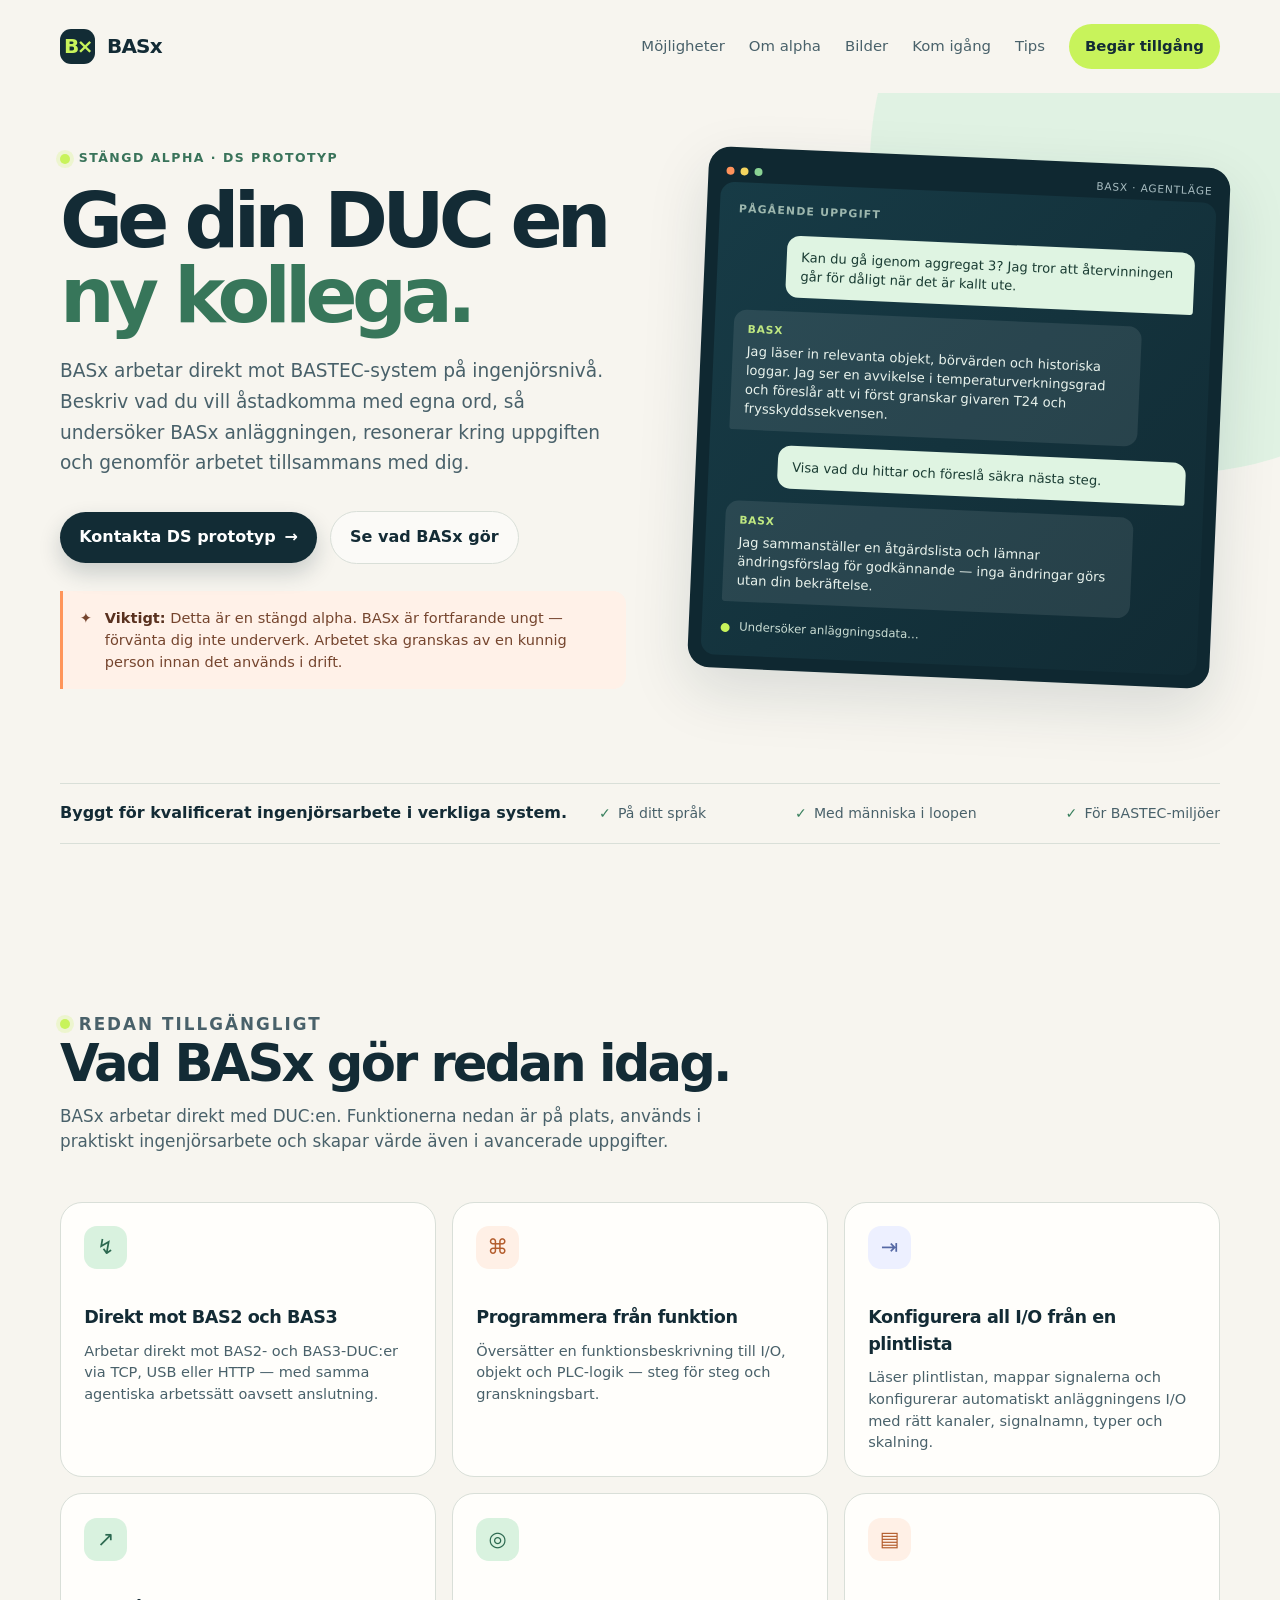
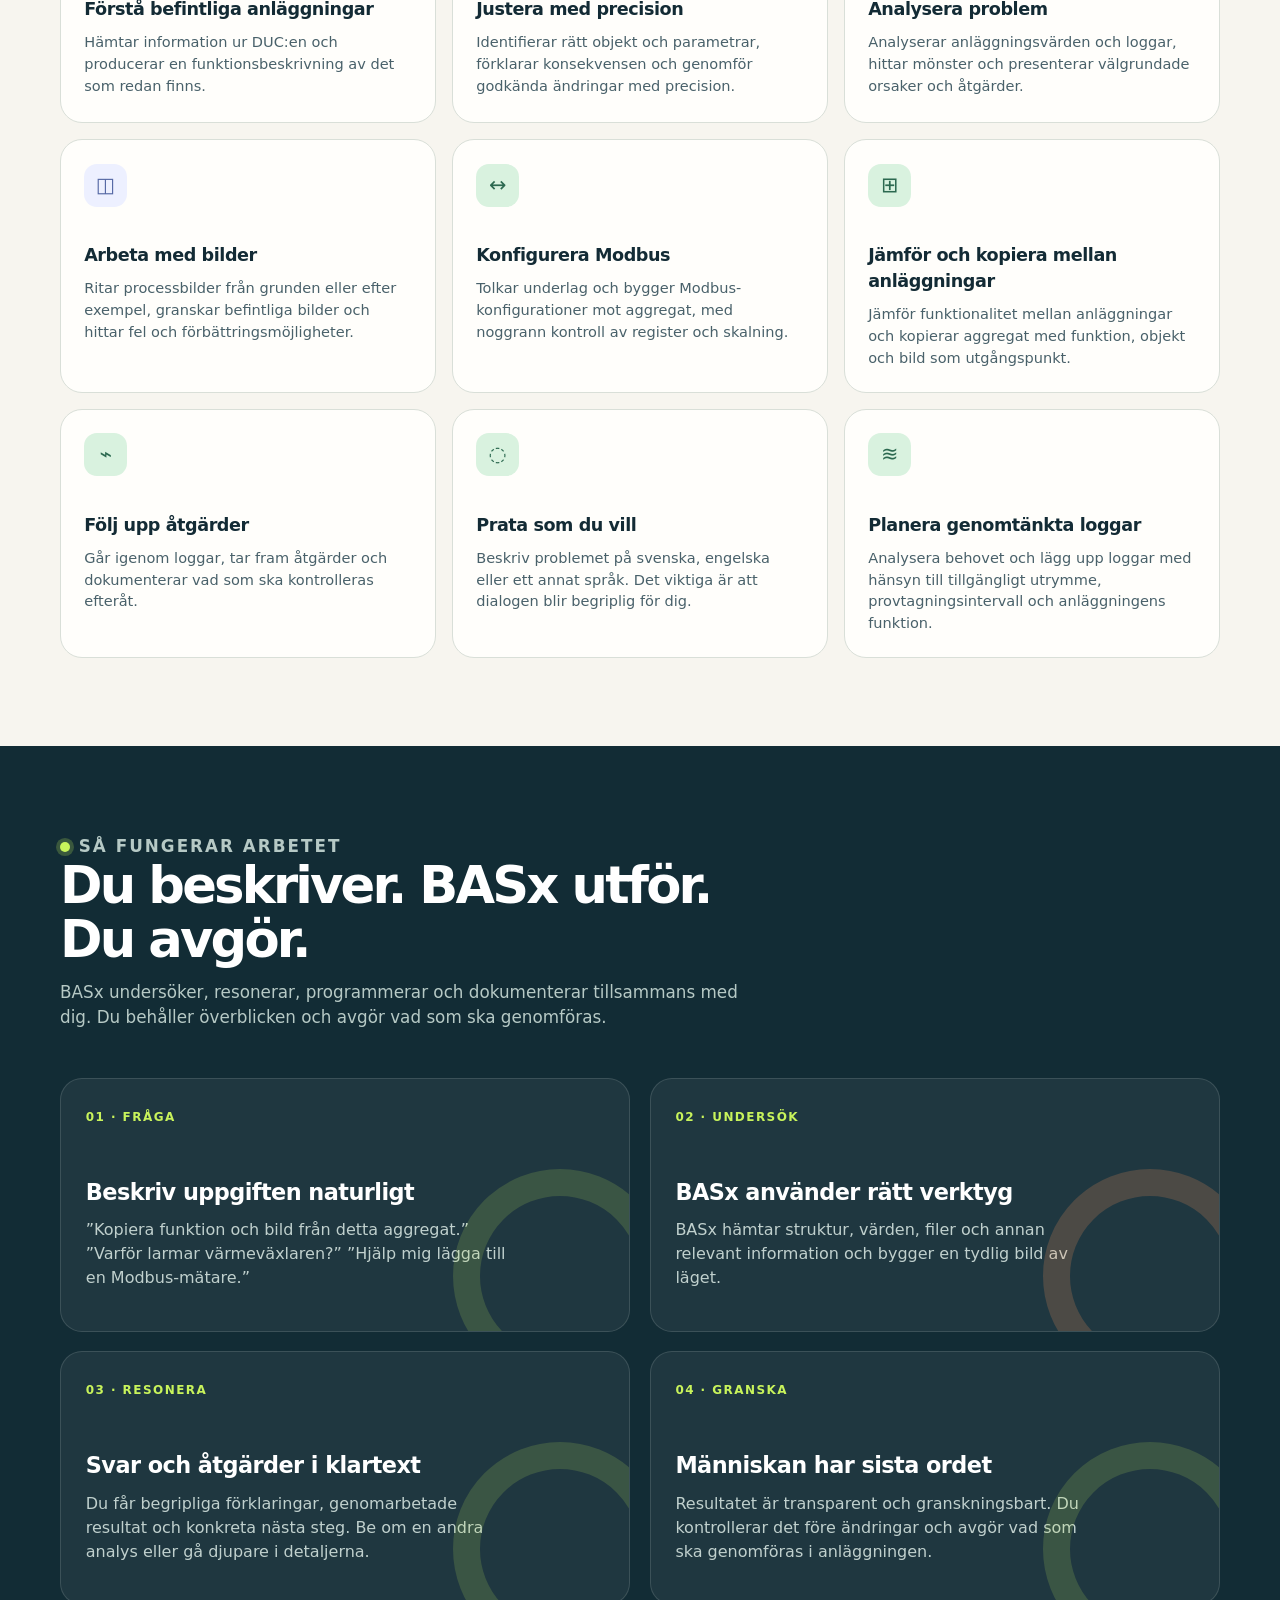
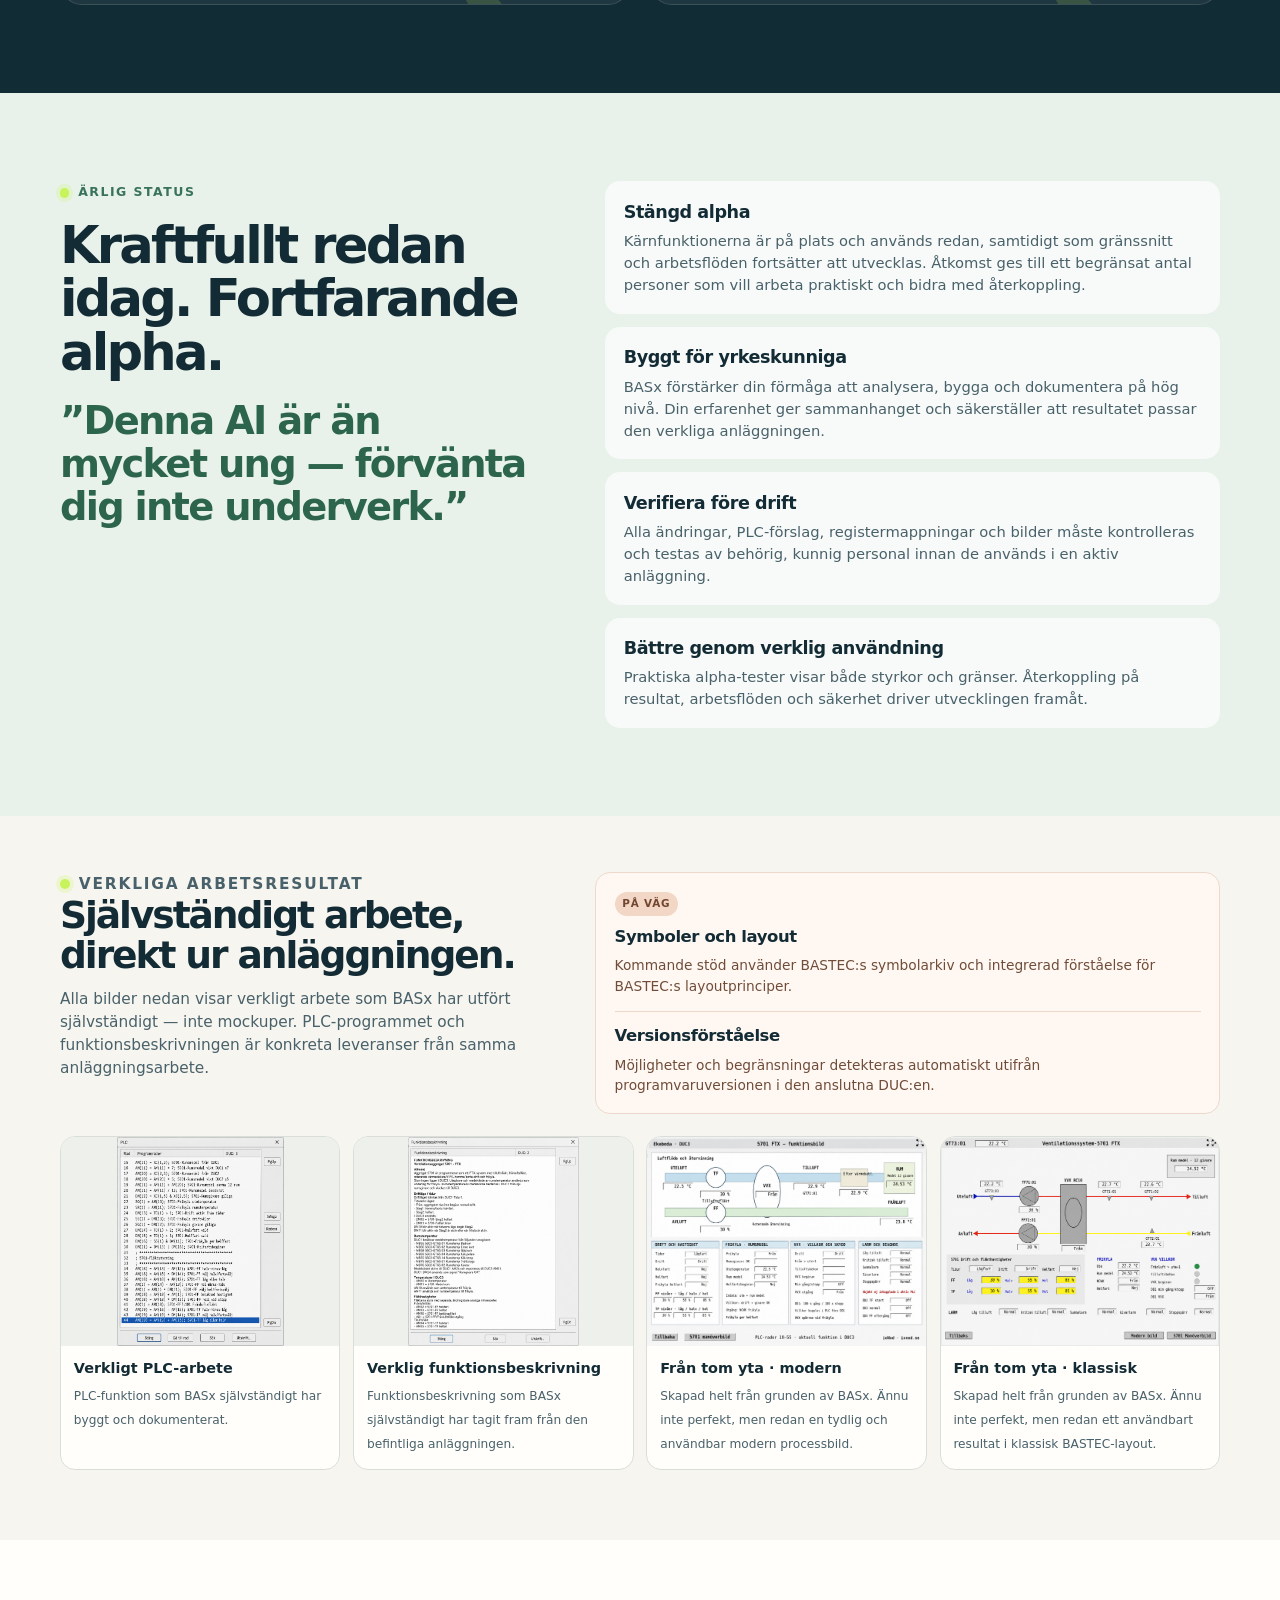
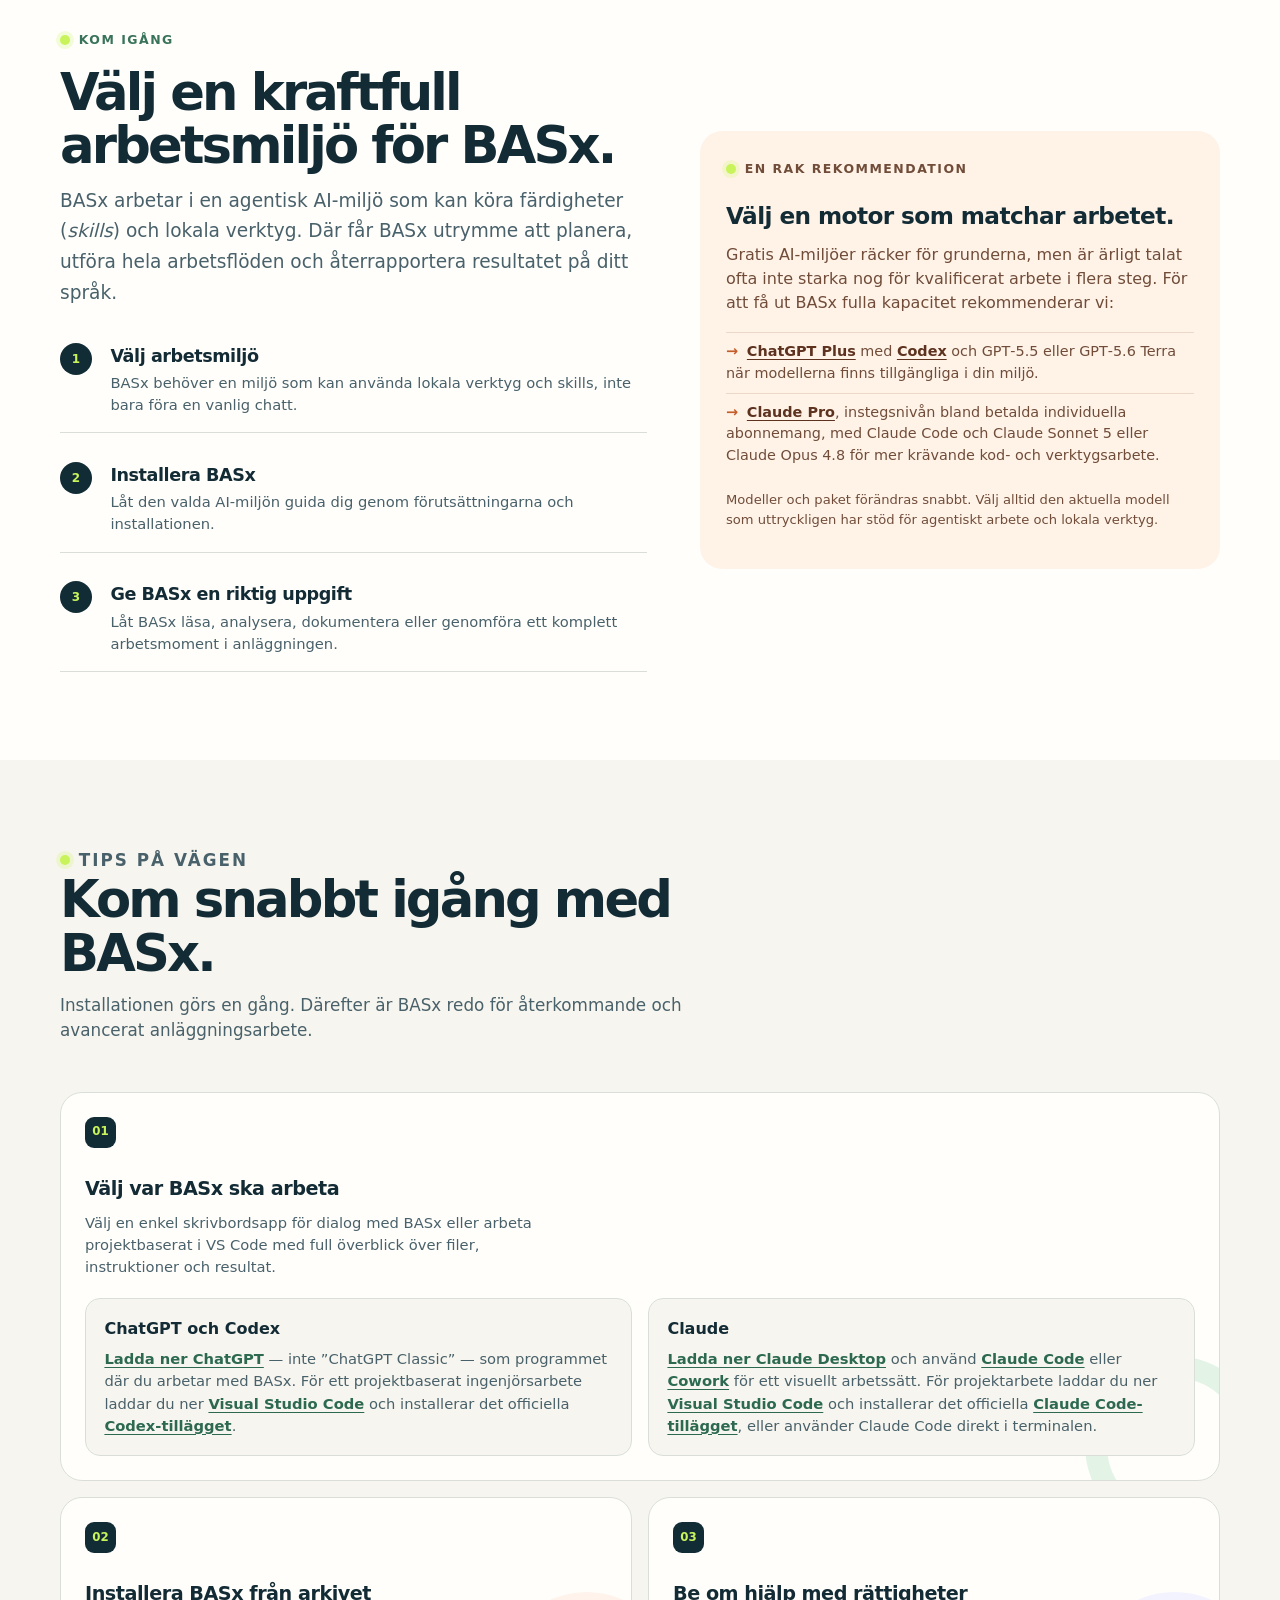
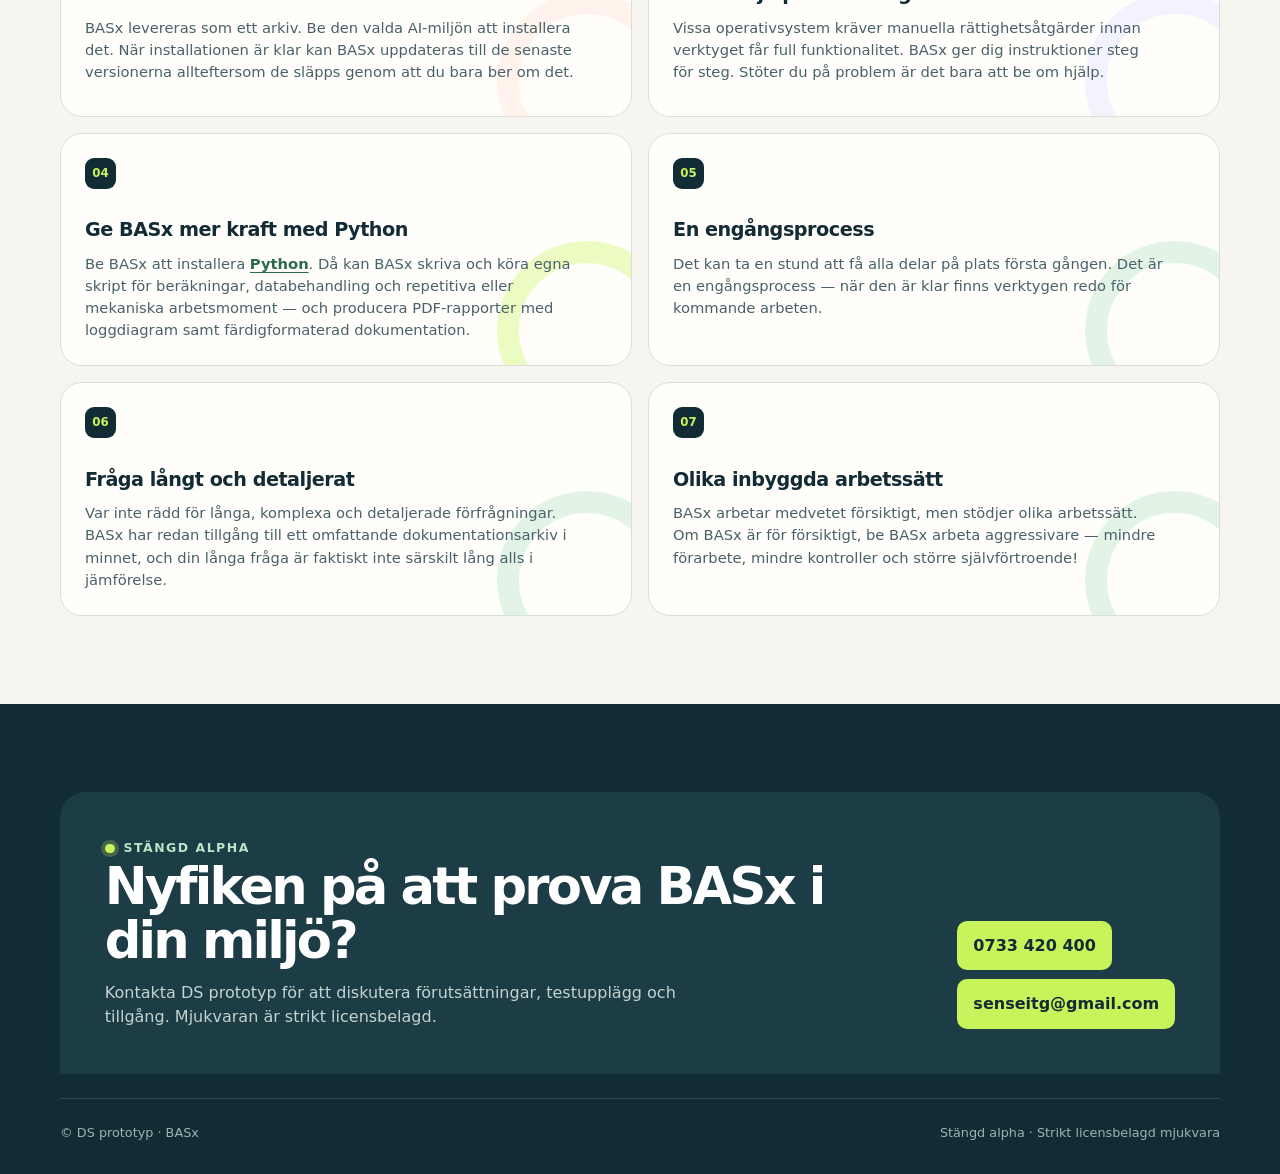
==== basx/index.html @ b05bc6a9 "rename" ====
<!doctype html>
<html lang="sv">
<head>
  <meta charset="utf-8">
  <meta name="viewport" content="width=device-width, initial-scale=1">
  <meta name="description" content="BASx är en stängd alpha för agentisk AI-integration mot BASTEC-system.">
  <meta property="og:locale" content="sv_SE">
  <meta property="og:type" content="website">
  <meta property="og:site_name" content="DS prototyp">
  <meta property="og:title" content="BASx — Ge din DUC en ny kollega">
  <meta property="og:description" content="Agentisk AI-integration mot BASTEC-system.">
  <meta property="og:url" content="https://ionod.se/basx/">
  <meta property="og:image" content="https://ionod.se/basx/assets/social-preview.png">
  <meta property="og:image:secure_url" content="https://ionod.se/basx/assets/social-preview.png">
  <meta property="og:image:type" content="image/png">
  <meta property="og:image:width" content="1200">
  <meta property="og:image:height" content="630">
  <meta property="og:image:alt" content="BASx och en AI-dialog om analys av ett ventilationsaggregat">
  <meta name="twitter:card" content="summary_large_image">
  <meta name="twitter:title" content="BASx — Ge din DUC en ny kollega">
  <meta name="twitter:description" content="Agentisk AI-integration mot BASTEC-system.">
  <meta name="twitter:image" content="https://ionod.se/basx/assets/social-preview.png">
  <meta name="twitter:image:alt" content="BASx och en AI-dialog om analys av ett ventilationsaggregat">
  <link rel="image_src" href="https://ionod.se/basx/assets/social-preview.png">
  <title>BASx — AI-integration mot BASTEC-system</title>
  <style>
    :root {
      --ink: #132b35;
      --ink-soft: #49616a;
      --paper: #f7f5ef;
      --white: #fffefb;
      --mint: #d9f2df;
      --lime: #c8f35b;
      --orange: #ff955a;
      --line: #d9dfd8;
      --dark: #122c35;
      --radius: 22px;
      --shadow: 0 22px 60px rgba(16, 45, 53, .13);
    }

    * { box-sizing: border-box; }
    html { scroll-behavior: smooth; }
    body {
      margin: 0;
      color: var(--ink);
      background: var(--paper);
      font-family: Inter, ui-sans-serif, system-ui, -apple-system, BlinkMacSystemFont, "Segoe UI", sans-serif;
      line-height: 1.5;
    }

    a { color: inherit; }
    .wrap { width: min(1160px, calc(100% - 40px)); margin: 0 auto; }
    .eyebrow {
      display: inline-flex; align-items: center; gap: .55rem; margin: 0 0 1rem;
      color: #39735a; font-size: .78rem; font-weight: 800; letter-spacing: .12em; text-transform: uppercase;
    }
    .eyebrow::before { content: ""; width: .62rem; height: .62rem; border-radius: 50%; background: var(--lime); box-shadow: 0 0 0 4px rgba(200,243,91,.22); }

    header { padding: 24px 0; position: relative; z-index: 2; }
    .nav { display: flex; align-items: center; justify-content: space-between; gap: 1rem; }
    .brand { display: inline-flex; align-items: center; gap: .75rem; text-decoration: none; font-weight: 850; letter-spacing: -.04em; font-size: 1.25rem; }
    .brand-mark { width: 35px; height: 35px; border-radius: 11px; display: grid; place-items: center; background: var(--dark); color: var(--lime); font-weight: 900; letter-spacing: -.12em; }
    nav { display: flex; align-items: center; gap: 1.5rem; color: var(--ink-soft); font-size: .93rem; }
    nav a { text-decoration: none; }
    nav a:hover { color: var(--ink); }
    .nav-cta, .button { display: inline-flex; justify-content: center; align-items: center; gap: .55rem; border: 0; cursor: pointer; text-decoration: none; font-weight: 780; }
    .nav-cta { color: var(--ink); background: var(--lime); padding: .7rem 1rem; border-radius: 999px; }

    .hero { position: relative; overflow: hidden; padding: 54px 0 94px; }
    .hero::before { content: ""; position: absolute; width: 620px; height: 620px; right: -210px; top: -240px; border-radius: 50%; background: var(--mint); opacity: .75; }
    .hero-grid { position: relative; display: grid; grid-template-columns: 1.04fr .96fr; align-items: center; gap: 4.5rem; }
    h1, h2, h3, p { margin-top: 0; }
    h1 { max-width: 760px; margin-bottom: 1.45rem; font-size: clamp(2.85rem, 6vw, 5.4rem); letter-spacing: -.075em; line-height: .97; }
    h1 em { color: #37765a; font-style: normal; }
    .lead { max-width: 630px; color: var(--ink-soft); font-size: 1.16rem; line-height: 1.65; }
    .hero-actions { display: flex; align-items: center; flex-wrap: wrap; gap: .8rem; margin-top: 2rem; }
    .button { min-height: 48px; padding: .85rem 1.2rem; border-radius: 999px; }
    .button-primary { background: var(--dark); color: white; box-shadow: 0 10px 22px rgba(18,44,53,.2); }
    .button-secondary { color: var(--ink); border: 1px solid var(--line); background: rgba(255,255,255,.55); }
    .alpha-note { display: flex; gap: .8rem; align-items: flex-start; max-width: 590px; margin-top: 1.7rem; padding: 1rem 1.05rem; background: #fff1e8; border-left: 3px solid var(--orange); border-radius: 0 13px 13px 0; color: #75452e; font-size: .91rem; }
    .alpha-note strong { color: #59311f; }

    .console { position: relative; width: 100%; border-radius: 22px; padding: 13px; background: #0f2831; box-shadow: var(--shadow); transform: rotate(2.5deg); }
    .console-top { display: flex; align-items: center; gap: 6px; height: 22px; padding: 0 5px; }
    .dot { width: 8px; height: 8px; border-radius: 50%; background: #ff925b; }
    .dot:nth-child(2) { background: #f5d55f; }.dot:nth-child(3) { background: #8ad394; }
    .console-name { margin-left: auto; color: #a9bec2; font-size: .66rem; letter-spacing: .08em; text-transform: uppercase; }
    .console-body { padding: 19px; min-height: 396px; border-radius: 14px; background: linear-gradient(130deg, #173b46, #112b34); color: #e8f2ec; }
    .console-label { margin-bottom: 1rem; color: #9db7ae; font-size: .68rem; font-weight: 750; letter-spacing: .11em; text-transform: uppercase; }
    .message { max-width: 89%; margin-bottom: 14px; padding: 12px 14px; border-radius: 13px; font-size: .82rem; line-height: 1.45; }
    .message.user { margin-left: auto; border-bottom-right-radius: 3px; background: #dff4e2; color: #1a3c33; }
    .message.ai { border-bottom-left-radius: 3px; background: rgba(255,255,255,.09); }
    .message strong { display: block; margin-bottom: 4px; color: #bfe881; font-size: .67rem; letter-spacing: .07em; text-transform: uppercase; }
    .work { display: flex; align-items: center; gap: .6rem; margin-top: 1.1rem; color: #c9dcd3; font-size: .73rem; }
    .pulse { width: 9px; height: 9px; border-radius: 50%; background: var(--lime); box-shadow: 0 0 0 0 rgba(200,243,91,.7); animation: blink 1.8s infinite; }
    @keyframes blink { 65% { box-shadow: 0 0 0 8px rgba(200,243,91,0); } 100% { box-shadow: 0 0 0 0 rgba(200,243,91,0); } }

    .trust { padding: 0 0 80px; }
    .trust-strip { display: grid; grid-template-columns: auto 1fr; align-items: center; gap: 2rem; padding: 1.1rem 0; border-top: 1px solid var(--line); border-bottom: 1px solid var(--line); }
    .trust-strip p { margin: 0; font-weight: 720; }
    .trust-points { display: flex; flex-wrap: wrap; justify-content: space-between; gap: 1rem; color: var(--ink-soft); font-size: .88rem; }
    .trust-points span::before { content: "✓"; margin-right: .45rem; color: #39805e; font-weight: 900; }

    section { padding: 88px 0; }
    .section-heading { max-width: 690px; margin-bottom: 3rem; }
    h2 { margin-bottom: .8rem; font-size: clamp(2rem, 4vw, 3.35rem); letter-spacing: -.055em; line-height: 1.05; }
    .section-heading p { margin: 0; color: var(--ink-soft); font-size: 1.05rem; }
    .capability-grid { display: grid; grid-template-columns: repeat(3, 1fr); gap: 1rem; }
    .capability { min-height: 230px; padding: 1.45rem; border: 1px solid var(--line); border-radius: var(--radius); background: var(--white); transition: transform .2s ease, box-shadow .2s ease; }
    .capability:hover { transform: translateY(-5px); box-shadow: 0 18px 32px rgba(24,56,61,.09); }
    .icon { width: 43px; height: 43px; display: grid; place-items: center; margin-bottom: 2.2rem; border-radius: 13px; background: var(--mint); color: #2c6950; font-size: 1.3rem; }
    .capability:nth-child(2) .icon, .capability:nth-child(6) .icon { background: #fff0e6; color: #b35c2c; }
    .capability:nth-child(3) .icon, .capability:nth-child(7) .icon { background: #edf0ff; color: #5669a5; }
    h3 { margin-bottom: .55rem; font-size: 1.1rem; letter-spacing: -.025em; }
    .capability p { margin: 0; color: var(--ink-soft); font-size: .91rem; }

    .pictures { padding: 56px 0 70px; background: var(--paper); }
    .picture-intro { display: grid; grid-template-columns: .9fr 1.1fr; gap: 1.5rem; align-items: start; margin-bottom: 1.4rem; }
    .picture-intro .section-heading { margin-bottom: 0; }
    .picture-intro .section-heading h2 { font-size: clamp(1.65rem, 3vw, 2.35rem); }
    .picture-intro .section-heading p { font-size: .96rem; }
    .roadmap-card { padding: 1.05rem 1.15rem; border-radius: 15px; background: #fff8f2; border: 1px solid #ecd9cb; }
    .roadmap-card .status { display: inline-flex; margin-bottom: .55rem; padding: .27rem .48rem; border-radius: 999px; background: #f2d7c6; color: #71452f; font-size: .65rem; font-weight: 850; letter-spacing: .08em; text-transform: uppercase; }
    .roadmap-card h3 { margin-bottom: .35rem; font-size: 1.03rem; }
    .roadmap-card p { margin: 0; color: #704c39; font-size: .86rem; }
    .roadmap-card .roadmap-subheading { margin-top: .9rem; padding-top: .8rem; border-top: 1px solid #ecd9cb; }
    .visual-grid { display: grid; grid-template-columns: repeat(4, 1fr); gap: .8rem; }
    .visual-card { margin: 0; overflow: hidden; border: 1px solid var(--line); border-radius: 15px; background: var(--white); }
    .visual-card > a { display: block; overflow: hidden; background: #e8ece9; }
    .visual-card img { display: block; width: 100%; aspect-ratio: 4 / 3; object-fit: cover; transition: transform .35s ease; }
    .visual-card img.contain { object-fit: contain; background: #edf0eb; }
    .visual-card a:hover img { transform: scale(1.015); }
    .visual-card figcaption { padding: .75rem .8rem .9rem; }
    .visual-card figcaption strong { display: block; margin-bottom: .2rem; font-size: .9rem; }
    .visual-card figcaption span { color: var(--ink-soft); font-size: .76rem; line-height: 1.4; }
    .visual-placeholder { aspect-ratio: 4 / 3; display: grid; place-items: center; padding: 1rem; background: #edf0eb; text-align: center; color: #71817b; }
    .visual-placeholder span { display: block; margin-bottom: .35rem; font-size: 1.35rem; }
    .visual-placeholder strong { font-size: .68rem; letter-spacing: .08em; text-transform: uppercase; }

    .workflow { background: var(--dark); color: #eff8f1; overflow: hidden; }
    .workflow .eyebrow { color: #aee3c1; }.workflow h2 { color: white; }.workflow .section-heading p { color: #b6c9c5; }
    .workflow-grid { display: grid; grid-template-columns: 1fr 1fr; gap: 1.2rem; }
    .flow-card { position: relative; min-height: 254px; padding: 1.55rem; overflow: hidden; border: 1px solid rgba(255,255,255,.13); border-radius: var(--radius); background: rgba(255,255,255,.055); }
    .flow-number { color: var(--lime); font-size: .75rem; font-weight: 850; letter-spacing: .12em; }
    .flow-card h3 { margin-top: 3rem; color: white; font-size: 1.4rem; }.flow-card p { max-width: 430px; color: #c0d0cd; }
    .flow-card::after { content: ""; position: absolute; right: -38px; bottom: -52px; width: 160px; height: 160px; border: 27px solid rgba(200,243,91,.16); border-radius: 50%; }
    .flow-card:nth-child(2)::after { border-color: rgba(255,149,90,.2); }

    .honesty { background: #e8f2ea; }
    .honesty-grid { display: grid; grid-template-columns: .87fr 1.13fr; gap: 4.5rem; align-items: start; }
    .sticky-label { position: sticky; top: 1.5rem; }
    .quote { margin: 1.2rem 0 0; color: #2c654c; font-size: clamp(1.65rem, 3vw, 2.45rem); font-weight: 720; letter-spacing: -.045em; line-height: 1.12; }
    .limits { display: grid; gap: .8rem; }
    .limit { padding: 1.1rem 1.15rem; border-radius: 15px; background: rgba(255,255,255,.66); }
    .limit h3 { margin-bottom: .3rem; }.limit p { margin: 0; color: var(--ink-soft); font-size: .92rem; }

    .start { background: var(--white); }
    .start-grid { display: grid; grid-template-columns: 1.06fr .94fr; gap: 3.3rem; align-items: center; }
    .steps { display: grid; gap: .8rem; }
    .step { display: grid; grid-template-columns: 36px 1fr; gap: .9rem; padding: 1rem 0; border-bottom: 1px solid var(--line); }
    .step-no { width: 32px; height: 32px; display: grid; place-items: center; border-radius: 50%; background: var(--dark); color: var(--lime); font-size: .75rem; font-weight: 800; }
    .step h3 { margin: 0 0 .18rem; }.step p { margin: 0; color: var(--ink-soft); font-size: .92rem; }
    .agent-card { padding: 1.65rem; border-radius: var(--radius); background: #fff3e8; }
    .agent-card h3 { margin-top: .3rem; font-size: 1.45rem; }.agent-card p { color: #704c39; }
    .agent-card ul { margin: 1.1rem 0 0; padding: 0; list-style: none; color: #704c39; font-size: .9rem; }
    .agent-card li { padding: .5rem 0; border-top: 1px solid rgba(144,94,61,.18); }.agent-card li::before { content: "→"; display: inline-block; margin-right: .55rem; color: #c45d2a; font-weight: 800; }
    .agent-card strong { color: #5d321f; }
    .agent-card a { color: #5d321f; font-weight: 780; text-underline-offset: 3px; }

    .tips-section { background: var(--paper); }
    .tips-grid { display: grid; grid-template-columns: repeat(2, 1fr); gap: 1rem; }
    .tip-card { position: relative; min-height: 220px; padding: 1.5rem; overflow: hidden; border: 1px solid var(--line); border-radius: var(--radius); background: var(--white); }
    .tip-card::after { content: ""; position: absolute; right: -45px; bottom: -55px; width: 135px; height: 135px; border: 22px solid var(--mint); border-radius: 50%; opacity: .72; }
    .tip-card:nth-child(2)::after { border-color: #fff0e6; }
    .tip-card:nth-child(3)::after { border-color: #edf0ff; }
    .tip-card:nth-child(4)::after { border-color: rgba(200,243,91,.5); }
    .tip-card.clients { grid-column: 1 / -1; min-height: 0; }
    .tip-label { display: inline-grid; place-items: center; width: 31px; height: 31px; margin-bottom: 1.7rem; border-radius: 9px; background: var(--dark); color: var(--lime); font-size: .74rem; font-weight: 850; }
    .tip-card h3 { position: relative; z-index: 1; margin-bottom: .5rem; font-size: 1.2rem; }
    .tip-card p { position: relative; z-index: 1; max-width: 490px; margin: 0; color: var(--ink-soft); font-size: .92rem; }
    .tip-card p a { color: #2c6950; font-weight: 780; text-underline-offset: 3px; }
    .client-options { position: relative; z-index: 1; display: grid; grid-template-columns: repeat(2, 1fr); gap: 1rem; margin-top: 1.25rem; }
    .client-option { padding: 1.15rem; border: 1px solid var(--line); border-radius: 15px; background: var(--paper); }
    .client-option h4 { margin: 0 0 .45rem; font-size: 1rem; }
    .client-option p { max-width: none; }
    .client-option a { color: #2c6950; font-weight: 780; text-underline-offset: 3px; }

    .contact { padding: 88px 0 0; background: var(--dark); color: white; }
    .contact-box { display: grid; grid-template-columns: 1fr auto; align-items: end; gap: 2rem; padding: 2.8rem; border-radius: 26px 26px 0 0; background: #1c3c46; }
    .contact .eyebrow { color: #b8e5c5; }.contact h2 { max-width: 760px; margin-bottom: .8rem; }.contact p { max-width: 600px; margin: 0; color: #c3d3cf; }
    .contact-links { display: flex; flex-direction: column; gap: .55rem; align-items: flex-start; }
    .contact-links a { padding: .8rem 1rem; border-radius: 10px; background: var(--lime); color: var(--dark); font-weight: 800; text-decoration: none; white-space: nowrap; }
    footer { padding: 1.5rem 0 2rem; background: var(--dark); color: #9eb3ae; font-size: .8rem; }
    .footer-row { display: flex; justify-content: space-between; gap: 1rem; padding-top: 1.5rem; border-top: 1px solid rgba(255,255,255,.13); }

    @media (max-width: 820px) {
      nav a:not(.nav-cta) { display: none; }
      .hero { padding-top: 28px; }.hero-grid, .honesty-grid, .start-grid, .picture-intro { grid-template-columns: 1fr; gap: 2.5rem; }
      .console { max-width: 560px; margin: 1rem auto 0; transform: rotate(0); }
      .capability-grid, .visual-grid { grid-template-columns: repeat(2, 1fr); }.workflow-grid { grid-template-columns: 1fr; }.tips-grid, .client-options { grid-template-columns: 1fr; }
      .tip-card.clients { grid-column: auto; }
      .trust-strip { grid-template-columns: 1fr; gap: .6rem; }.trust-points { justify-content: flex-start; }
      .contact-box { grid-template-columns: 1fr; align-items: start; }
    }
    @media (max-width: 520px) {
      .wrap { width: min(100% - 28px, 1160px); }.nav-cta { font-size: .82rem; }.brand { font-size: 1.1rem; }
      h1 { font-size: 2.8rem; }.capability-grid, .visual-grid { grid-template-columns: 1fr; }.capability { min-height: 0; }.icon { margin-bottom: 1.3rem; }
      section { padding: 62px 0; }.contact { padding-top: 62px; }.contact-box { padding: 1.7rem; }.footer-row { flex-direction: column; }
    }
  </style>
</head>
<body>
  <header>
    <div class="wrap nav">
      <a class="brand" href="#top" aria-label="BASx, till startsidan"><span class="brand-mark">B×</span>BASx</a>
      <nav aria-label="Huvudmeny">
        <a href="#mojligheter">Möjligheter</a>
        <a href="#alpha">Om alpha</a>
        <a href="#bilder">Bilder</a>
        <a href="#komigang">Kom igång</a>
        <a href="#tips">Tips</a>
        <a class="nav-cta" href="#kontakt">Begär tillgång</a>
      </nav>
    </div>
  </header>

  <main id="top">
    <section class="hero">
      <div class="wrap hero-grid">
        <div>
          <p class="eyebrow">Stängd alpha · DS prototyp</p>
          <h1>Ge din DUC en <em>ny kollega.</em></h1>
          <p class="lead">BASx arbetar direkt mot BASTEC-system på ingenjörsnivå. Beskriv vad du vill åstadkomma med egna ord, så undersöker BASx anläggningen, resonerar kring uppgiften och genomför arbetet tillsammans med dig.</p>
          <div class="hero-actions">
            <a class="button button-primary" href="#kontakt">Kontakta DS prototyp <span aria-hidden="true">→</span></a>
            <a class="button button-secondary" href="#mojligheter">Se vad BASx gör</a>
          </div>
          <aside class="alpha-note"><span aria-hidden="true">✦</span><span><strong>Viktigt:</strong> Detta är en stängd alpha. BASx är fortfarande ungt — förvänta dig inte underverk. Arbetet ska granskas av en kunnig person innan det används i drift.</span></aside>
        </div>

        <div class="console" aria-label="Illustration av en dialog med BASx">
          <div class="console-top"><span class="dot"></span><span class="dot"></span><span class="dot"></span><span class="console-name">BASx · agentläge</span></div>
          <div class="console-body">
            <p class="console-label">Pågående uppgift</p>
            <div class="message user">Kan du gå igenom aggregat 3? Jag tror att återvinningen går för dåligt när det är kallt ute.</div>
            <div class="message ai"><strong>BASx</strong>Jag läser in relevanta objekt, börvärden och historiska loggar. Jag ser en avvikelse i temperaturverkningsgrad och föreslår att vi först granskar givaren T24 och frysskyddssekvensen.</div>
            <div class="message user">Visa vad du hittar och föreslå säkra nästa steg.</div>
            <div class="message ai"><strong>BASx</strong>Jag sammanställer en åtgärdslista och lämnar ändringsförslag för godkännande — inga ändringar görs utan din bekräftelse.</div>
            <div class="work"><span class="pulse"></span>Undersöker anläggningsdata…</div>
          </div>
        </div>
      </div>
    </section>

    <div class="trust">
      <div class="wrap trust-strip">
        <p>Byggt för kvalificerat ingenjörsarbete i verkliga system.</p>
        <div class="trust-points"><span>På ditt språk</span><span>Med människa i loopen</span><span>För BASTEC-miljöer</span></div>
      </div>
    </div>

    <section id="mojligheter">
      <div class="wrap">
        <div class="section-heading">
          <p class="eyebrow">Redan tillgängligt</p>
          <h2>Vad BASx gör redan idag.</h2>
          <p>BASx arbetar direkt med DUC:en. Funktionerna nedan är på plats, används i praktiskt ingenjörsarbete och skapar värde även i avancerade uppgifter.</p>
        </div>
        <div class="capability-grid">
          <article class="capability"><div class="icon" aria-hidden="true">↯</div><h3>Direkt mot BAS2 och BAS3</h3><p>Arbetar direkt mot BAS2- och BAS3-DUC:er via TCP, USB eller HTTP — med samma agentiska arbetssätt oavsett anslutning.</p></article>
          <article class="capability"><div class="icon" aria-hidden="true">⌘</div><h3>Programmera från funktion</h3><p>Översätter en funktionsbeskrivning till I/O, objekt och PLC-logik — steg för steg och granskningsbart.</p></article>
          <article class="capability"><div class="icon" aria-hidden="true">⇥</div><h3>Konfigurera all I/O från en plintlista</h3><p>Läser plintlistan, mappar signalerna och konfigurerar automatiskt anläggningens I/O med rätt kanaler, signalnamn, typer och skalning.</p></article>
          <article class="capability"><div class="icon" aria-hidden="true">↗</div><h3>Förstå befintliga anläggningar</h3><p>Hämtar information ur DUC:en och producerar en funktionsbeskrivning av det som redan finns.</p></article>
          <article class="capability"><div class="icon" aria-hidden="true">◎</div><h3>Justera med precision</h3><p>Identifierar rätt objekt och parametrar, förklarar konsekvensen och genomför godkända ändringar med precision.</p></article>
          <article class="capability"><div class="icon" aria-hidden="true">▤</div><h3>Analysera problem</h3><p>Analyserar anläggningsvärden och loggar, hittar mönster och presenterar välgrundade orsaker och åtgärder.</p></article>
          <article class="capability"><div class="icon" aria-hidden="true">◫</div><h3>Arbeta med bilder</h3><p>Ritar processbilder från grunden eller efter exempel, granskar befintliga bilder och hittar fel och förbättringsmöjligheter.</p></article>
          <article class="capability"><div class="icon" aria-hidden="true">↔</div><h3>Konfigurera Modbus</h3><p>Tolkar underlag och bygger Modbus-konfigurationer mot aggregat, med noggrann kontroll av register och skalning.</p></article>
          <article class="capability"><div class="icon" aria-hidden="true">⊞</div><h3>Jämför och kopiera mellan anläggningar</h3><p>Jämför funktionalitet mellan anläggningar och kopierar aggregat med funktion, objekt och bild som utgångspunkt.</p></article>
          <article class="capability"><div class="icon" aria-hidden="true">⌁</div><h3>Följ upp åtgärder</h3><p>Går igenom loggar, tar fram åtgärder och dokumenterar vad som ska kontrolleras efteråt.</p></article>
          <article class="capability"><div class="icon" aria-hidden="true">◌</div><h3>Prata som du vill</h3><p>Beskriv problemet på svenska, engelska eller ett annat språk. Det viktiga är att dialogen blir begriplig för dig.</p></article>
          <article class="capability"><div class="icon" aria-hidden="true">≋</div><h3>Planera genomtänkta loggar</h3><p>Analysera behovet och lägg upp loggar med hänsyn till tillgängligt utrymme, provtagningsintervall och anläggningens funktion.</p></article>
        </div>
      </div>
    </section>

    <section class="workflow">
      <div class="wrap">
        <div class="section-heading">
          <p class="eyebrow">Så fungerar arbetet</p>
          <h2>Du beskriver. BASx utför. Du avgör.</h2>
          <p>BASx undersöker, resonerar, programmerar och dokumenterar tillsammans med dig. Du behåller överblicken och avgör vad som ska genomföras.</p>
        </div>
        <div class="workflow-grid">
          <article class="flow-card"><span class="flow-number">01 · FRÅGA</span><h3>Beskriv uppgiften naturligt</h3><p>”Kopiera funktion och bild från detta aggregat.” ”Varför larmar värmeväxlaren?” ”Hjälp mig lägga till en Modbus-mätare.”</p></article>
          <article class="flow-card"><span class="flow-number">02 · UNDERSÖK</span><h3>BASx använder rätt verktyg</h3><p>BASx hämtar struktur, värden, filer och annan relevant information och bygger en tydlig bild av läget.</p></article>
          <article class="flow-card"><span class="flow-number">03 · RESONERA</span><h3>Svar och åtgärder i klartext</h3><p>Du får begripliga förklaringar, genomarbetade resultat och konkreta nästa steg. Be om en andra analys eller gå djupare i detaljerna.</p></article>
          <article class="flow-card"><span class="flow-number">04 · GRANSKA</span><h3>Människan har sista ordet</h3><p>Resultatet är transparent och granskningsbart. Du kontrollerar det före ändringar och avgör vad som ska genomföras i anläggningen.</p></article>
        </div>
      </div>
    </section>

    <section class="honesty" id="alpha">
      <div class="wrap honesty-grid">
        <div class="sticky-label">
          <p class="eyebrow">Ärlig status</p>
          <h2>Kraftfullt redan idag. Fortfarande alpha.</h2>
          <p class="quote">”Denna AI är än mycket ung — förvänta dig inte underverk.”</p>
        </div>
        <div class="limits">
          <article class="limit"><h3>Stängd alpha</h3><p>Kärnfunktionerna är på plats och används redan, samtidigt som gränssnitt och arbetsflöden fortsätter att utvecklas. Åtkomst ges till ett begränsat antal personer som vill arbeta praktiskt och bidra med återkoppling.</p></article>
          <article class="limit"><h3>Byggt för yrkeskunniga</h3><p>BASx förstärker din förmåga att analysera, bygga och dokumentera på hög nivå. Din erfarenhet ger sammanhanget och säkerställer att resultatet passar den verkliga anläggningen.</p></article>
          <article class="limit"><h3>Verifiera före drift</h3><p>Alla ändringar, PLC-förslag, registermappningar och bilder måste kontrolleras och testas av behörig, kunnig personal innan de används i en aktiv anläggning.</p></article>
          <article class="limit"><h3>Bättre genom verklig användning</h3><p>Praktiska alpha-tester visar både styrkor och gränser. Återkoppling på resultat, arbetsflöden och säkerhet driver utvecklingen framåt.</p></article>
        </div>
      </div>
    </section>

    <section class="pictures" id="bilder">
      <div class="wrap">
        <div class="picture-intro">
          <div class="section-heading">
            <p class="eyebrow">Verkliga arbetsresultat</p>
            <h2>Självständigt arbete, direkt ur anläggningen.</h2>
            <p>Alla bilder nedan visar verkligt arbete som BASx har utfört självständigt — inte mockuper. PLC-programmet och funktionsbeskrivningen är konkreta leveranser från samma anläggningsarbete.</p>
          </div>
          <aside class="roadmap-card">
            <span class="status">På väg</span>
            <h3>Symboler och layout</h3>
            <p>Kommande stöd använder BASTEC:s symbolarkiv och integrerad förståelse för BASTEC:s layoutprinciper.</p>
            <h3 class="roadmap-subheading">Versionsförståelse</h3>
            <p>Möjligheter och begränsningar detekteras automatiskt utifrån programvaruversionen i den anslutna DUC:en.</p>
          </aside>
        </div>

        <div class="visual-grid">
          <figure class="visual-card">
            <a href="assets/plc.png" target="_blank" rel="noopener"><img class="contain" src="assets/plc.png" loading="lazy" alt="PLC-program som BASx självständigt har arbetat fram"></a>
            <figcaption><strong>Verkligt PLC-arbete</strong><span>PLC-funktion som BASx självständigt har byggt och dokumenterat.</span></figcaption>
          </figure>
          <figure class="visual-card">
            <a href="assets/funktionsbeskrivning.png" target="_blank" rel="noopener"><img class="contain" src="assets/funktionsbeskrivning.png" loading="lazy" alt="Funktionsbeskrivning som BASx självständigt har tagit fram"></a>
            <figcaption><strong>Verklig funktionsbeskrivning</strong><span>Funktionsbeskrivning som BASx självständigt har tagit fram från den befintliga anläggningen.</span></figcaption>
          </figure>
          <figure class="visual-card">
            <a href="assets/modern.png" target="_blank" rel="noopener"><img src="assets/modern.png" loading="lazy" alt="Modern funktionsbild för ventilationssystemet 5701 FTX"></a>
            <figcaption><strong>Från tom yta · modern</strong><span>Skapad helt från grunden av BASx. Ännu inte perfekt, men redan en tydlig och användbar modern processbild.</span></figcaption>
          </figure>
          <figure class="visual-card">
            <a href="assets/classic.png" target="_blank" rel="noopener"><img src="assets/classic.png" loading="lazy" alt="Klassisk BASTEC-inspirerad manöverbild för ventilationssystemet 5701 FTX"></a>
            <figcaption><strong>Från tom yta · klassisk</strong><span>Skapad helt från grunden av BASx. Ännu inte perfekt, men redan ett användbart resultat i klassisk BASTEC-layout.</span></figcaption>
          </figure>
        </div>
      </div>
    </section>

    <section class="start" id="komigang">
      <div class="wrap start-grid">
        <div>
          <p class="eyebrow">Kom igång</p>
          <h2>Välj en kraftfull arbetsmiljö för BASx.</h2>
          <p class="lead">BASx arbetar i en agentisk AI-miljö som kan köra färdigheter (<em>skills</em>) och lokala verktyg. Där får BASx utrymme att planera, utföra hela arbetsflöden och återrapportera resultatet på ditt språk.</p>
          <div class="steps">
            <article class="step"><span class="step-no">1</span><div><h3>Välj arbetsmiljö</h3><p>BASx behöver en miljö som kan använda lokala verktyg och skills, inte bara föra en vanlig chatt.</p></div></article>
            <article class="step"><span class="step-no">2</span><div><h3>Installera BASx</h3><p>Låt den valda AI-miljön guida dig genom förutsättningarna och installationen.</p></div></article>
            <article class="step"><span class="step-no">3</span><div><h3>Ge BASx en riktig uppgift</h3><p>Låt BASx läsa, analysera, dokumentera eller genomföra ett komplett arbetsmoment i anläggningen.</p></div></article>
          </div>
        </div>
        <aside class="agent-card">
          <p class="eyebrow">En rak rekommendation</p>
          <h3>Välj en motor som matchar arbetet.</h3>
          <p>Gratis AI-miljöer räcker för grunderna, men är ärligt talat ofta inte starka nog för kvalificerat arbete i flera steg. För att få ut BASx fulla kapacitet rekommenderar vi:</p>
          <ul>
            <li><a href="https://chatgpt.com/pricing/" target="_blank" rel="noopener noreferrer"><strong>ChatGPT Plus</strong></a> med <a href="https://developers.openai.com/codex/ide/" target="_blank" rel="noopener noreferrer">Codex</a> och GPT‑5.5 eller GPT‑5.6 Terra när modellerna finns tillgängliga i din miljö.</li>
            <li><a href="https://claude.ai/upgrade" target="_blank" rel="noopener noreferrer"><strong>Claude Pro</strong></a>, instegsnivån bland betalda individuella abonnemang, med Claude Code och Claude Sonnet&nbsp;5 eller Claude Opus&nbsp;4.8 för mer krävande kod- och verktygsarbete.</li>
          </ul>
          <p style="margin-top:1rem;font-size:.82rem">Modeller och paket förändras snabbt. Välj alltid den aktuella modell som uttryckligen har stöd för agentiskt arbete och lokala verktyg.</p>
        </aside>
      </div>
    </section>

    <section class="tips-section" id="tips">
      <div class="wrap">
        <div class="section-heading">
          <p class="eyebrow">Tips på vägen</p>
          <h2>Kom snabbt igång med BASx.</h2>
          <p>Installationen görs en gång. Därefter är BASx redo för återkommande och avancerat anläggningsarbete.</p>
        </div>
        <div class="tips-grid">
          <article class="tip-card clients">
            <span class="tip-label">01</span>
            <h3>Välj var BASx ska arbeta</h3>
            <p>Välj en enkel skrivbordsapp för dialog med BASx eller arbeta projektbaserat i VS Code med full överblick över filer, instruktioner och resultat.</p>
            <div class="client-options">
              <div class="client-option">
                <h4>ChatGPT och Codex</h4>
                <p><a href="https://chatgpt.com/download/" target="_blank" rel="noopener noreferrer">Ladda ner ChatGPT</a> — inte ”ChatGPT Classic” — som programmet där du arbetar med BASx. För ett projektbaserat ingenjörsarbete laddar du ner <a href="https://code.visualstudio.com/download" target="_blank" rel="noopener noreferrer">Visual Studio Code</a> och installerar det officiella <a href="https://marketplace.visualstudio.com/items?itemName=openai.chatgpt" target="_blank" rel="noopener noreferrer">Codex-tillägget</a>.</p>
              </div>
              <div class="client-option">
                <h4>Claude</h4>
                <p><a href="https://claude.com/download" target="_blank" rel="noopener noreferrer">Ladda ner Claude Desktop</a> och använd <a href="https://code.claude.com/docs/en/platforms" target="_blank" rel="noopener noreferrer">Claude Code</a> eller <a href="https://support.claude.com/en/articles/13345190-get-started-with-claude-cowork" target="_blank" rel="noopener noreferrer">Cowork</a> för ett visuellt arbetssätt. För projektarbete laddar du ner <a href="https://code.visualstudio.com/download" target="_blank" rel="noopener noreferrer">Visual Studio Code</a> och installerar det officiella <a href="https://marketplace.visualstudio.com/items?itemName=anthropic.claude-code" target="_blank" rel="noopener noreferrer">Claude Code-tillägget</a>, eller använder Claude Code direkt i terminalen.</p>
              </div>
            </div>
          </article>
          <article class="tip-card">
            <span class="tip-label">02</span>
            <h3>Installera BASx från arkivet</h3>
            <p>BASx levereras som ett arkiv. Be den valda AI-miljön att installera det. När installationen är klar kan BASx uppdateras till de senaste versionerna allteftersom de släpps genom att du bara ber om det.</p>
          </article>
          <article class="tip-card">
            <span class="tip-label">03</span>
            <h3>Be om hjälp med rättigheter</h3>
            <p>Vissa operativsystem kräver manuella rättighetsåtgärder innan verktyget får full funktionalitet. BASx ger dig instruktioner steg för steg. Stöter du på problem är det bara att be om hjälp.</p>
          </article>
          <article class="tip-card">
            <span class="tip-label">04</span>
            <h3>Ge BASx mer kraft med Python</h3>
            <p>Be BASx att installera <a href="https://www.python.org/downloads/" target="_blank" rel="noopener noreferrer">Python</a>. Då kan BASx skriva och köra egna skript för beräkningar, databehandling och repetitiva eller mekaniska arbetsmoment — och producera PDF-rapporter med loggdiagram samt färdigformaterad dokumentation.</p>
          </article>
          <article class="tip-card">
            <span class="tip-label">05</span>
            <h3>En engångsprocess</h3>
            <p>Det kan ta en stund att få alla delar på plats första gången. Det är en engångsprocess — när den är klar finns verktygen redo för kommande arbeten.</p>
          </article>
          <article class="tip-card">
            <span class="tip-label">06</span>
            <h3>Fråga långt och detaljerat</h3>
            <p>Var inte rädd för långa, komplexa och detaljerade förfrågningar. BASx har redan tillgång till ett omfattande dokumentationsarkiv i minnet, och din långa fråga är faktiskt inte särskilt lång alls i jämförelse.</p>
          </article>
          <article class="tip-card">
            <span class="tip-label">07</span>
            <h3>Olika inbyggda arbetssätt</h3>
            <p>BASx arbetar medvetet försiktigt, men stödjer olika arbetssätt. Om BASx är för försiktigt, be BASx arbeta aggressivare — mindre förarbete, mindre kontroller och större självförtroende!</p>
          </article>
        </div>
      </div>
    </section>

    <section class="contact" id="kontakt">
      <div class="wrap contact-box">
        <div>
          <p class="eyebrow">Stängd alpha</p>
          <h2>Nyfiken på att prova BASx i din miljö?</h2>
          <p>Kontakta DS prototyp för att diskutera förutsättningar, testupplägg och tillgång. Mjukvaran är strikt licensbelagd.</p>
        </div>
        <div class="contact-links">
          <a href="tel:+46733420400">0733&nbsp;420&nbsp;400</a>
          <a href="mailto:senseitg@gmail.com">senseitg@gmail.com</a>
        </div>
      </div>
    </section>
  </main>

  <footer>
    <div class="wrap footer-row"><span>© DS prototyp · BASx</span><span>Stängd alpha · Strikt licensbelagd mjukvara</span></div>
  </footer>
</body>
</html>
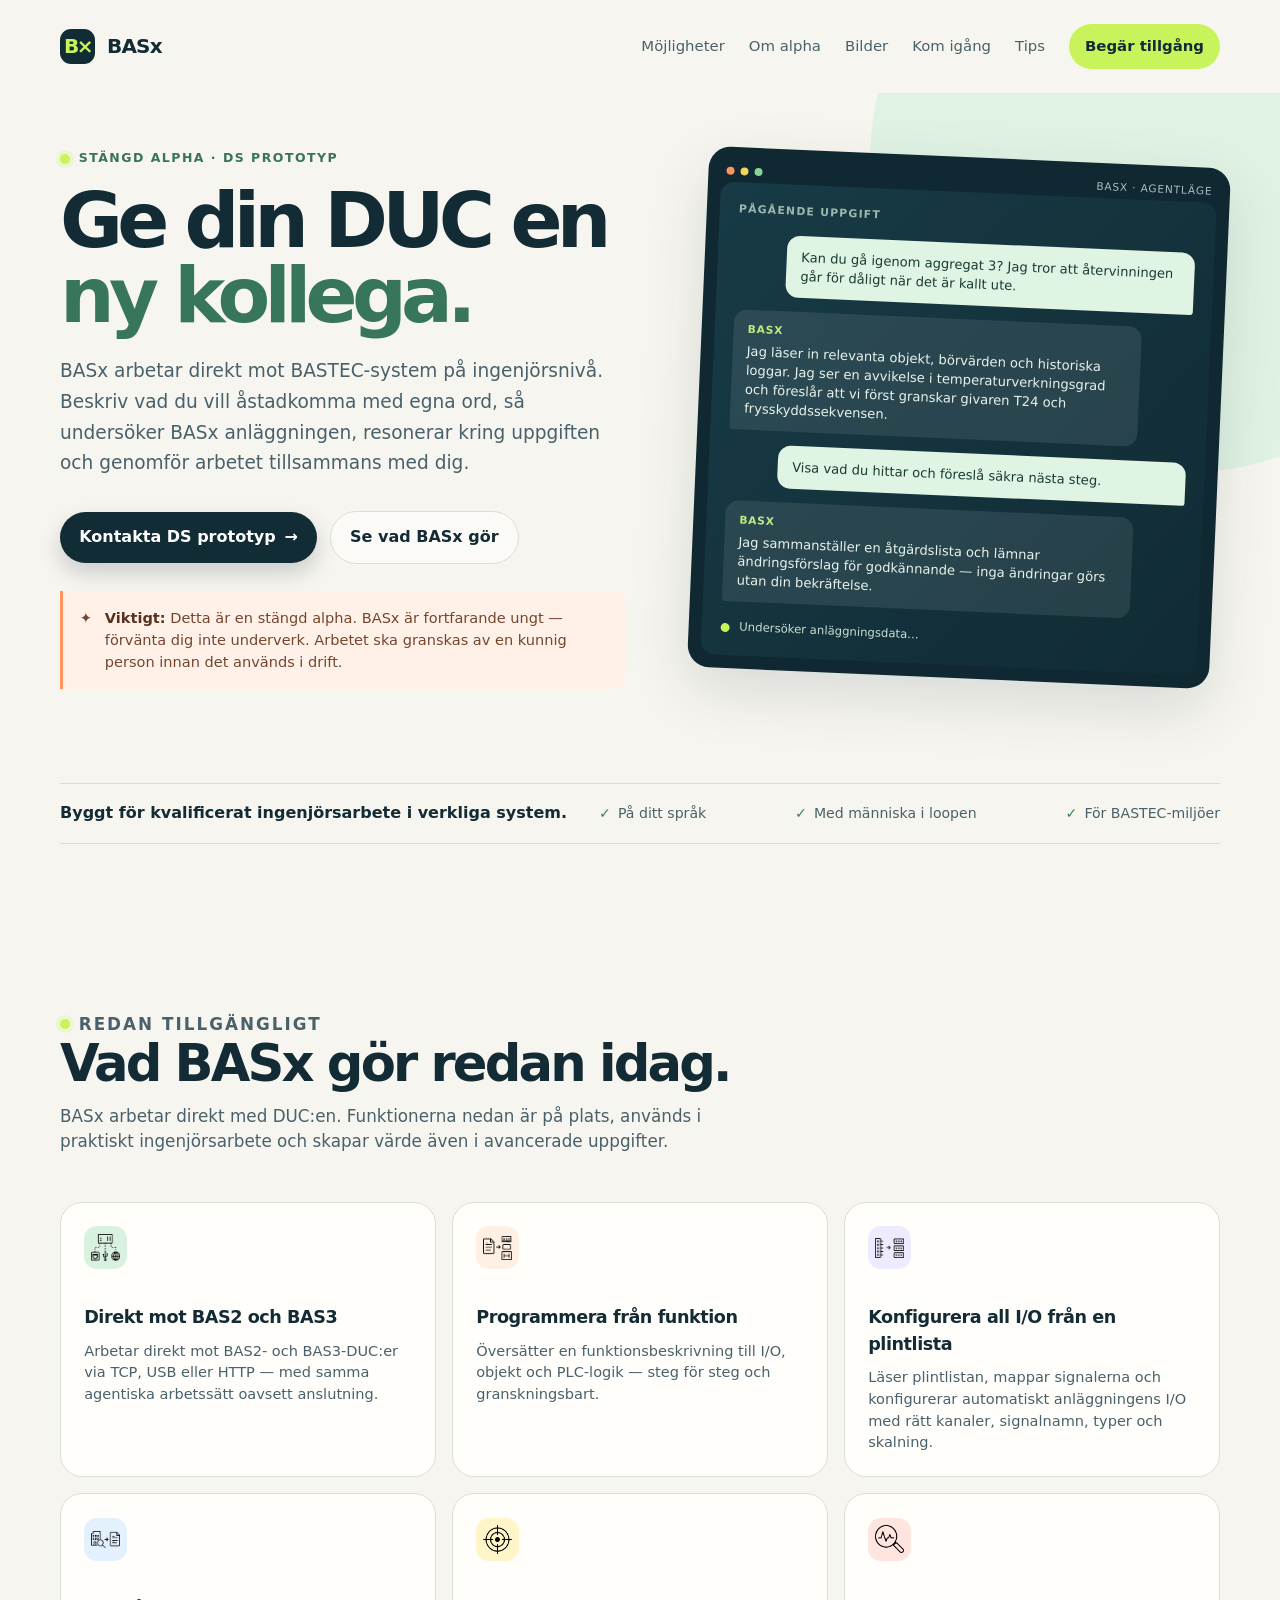
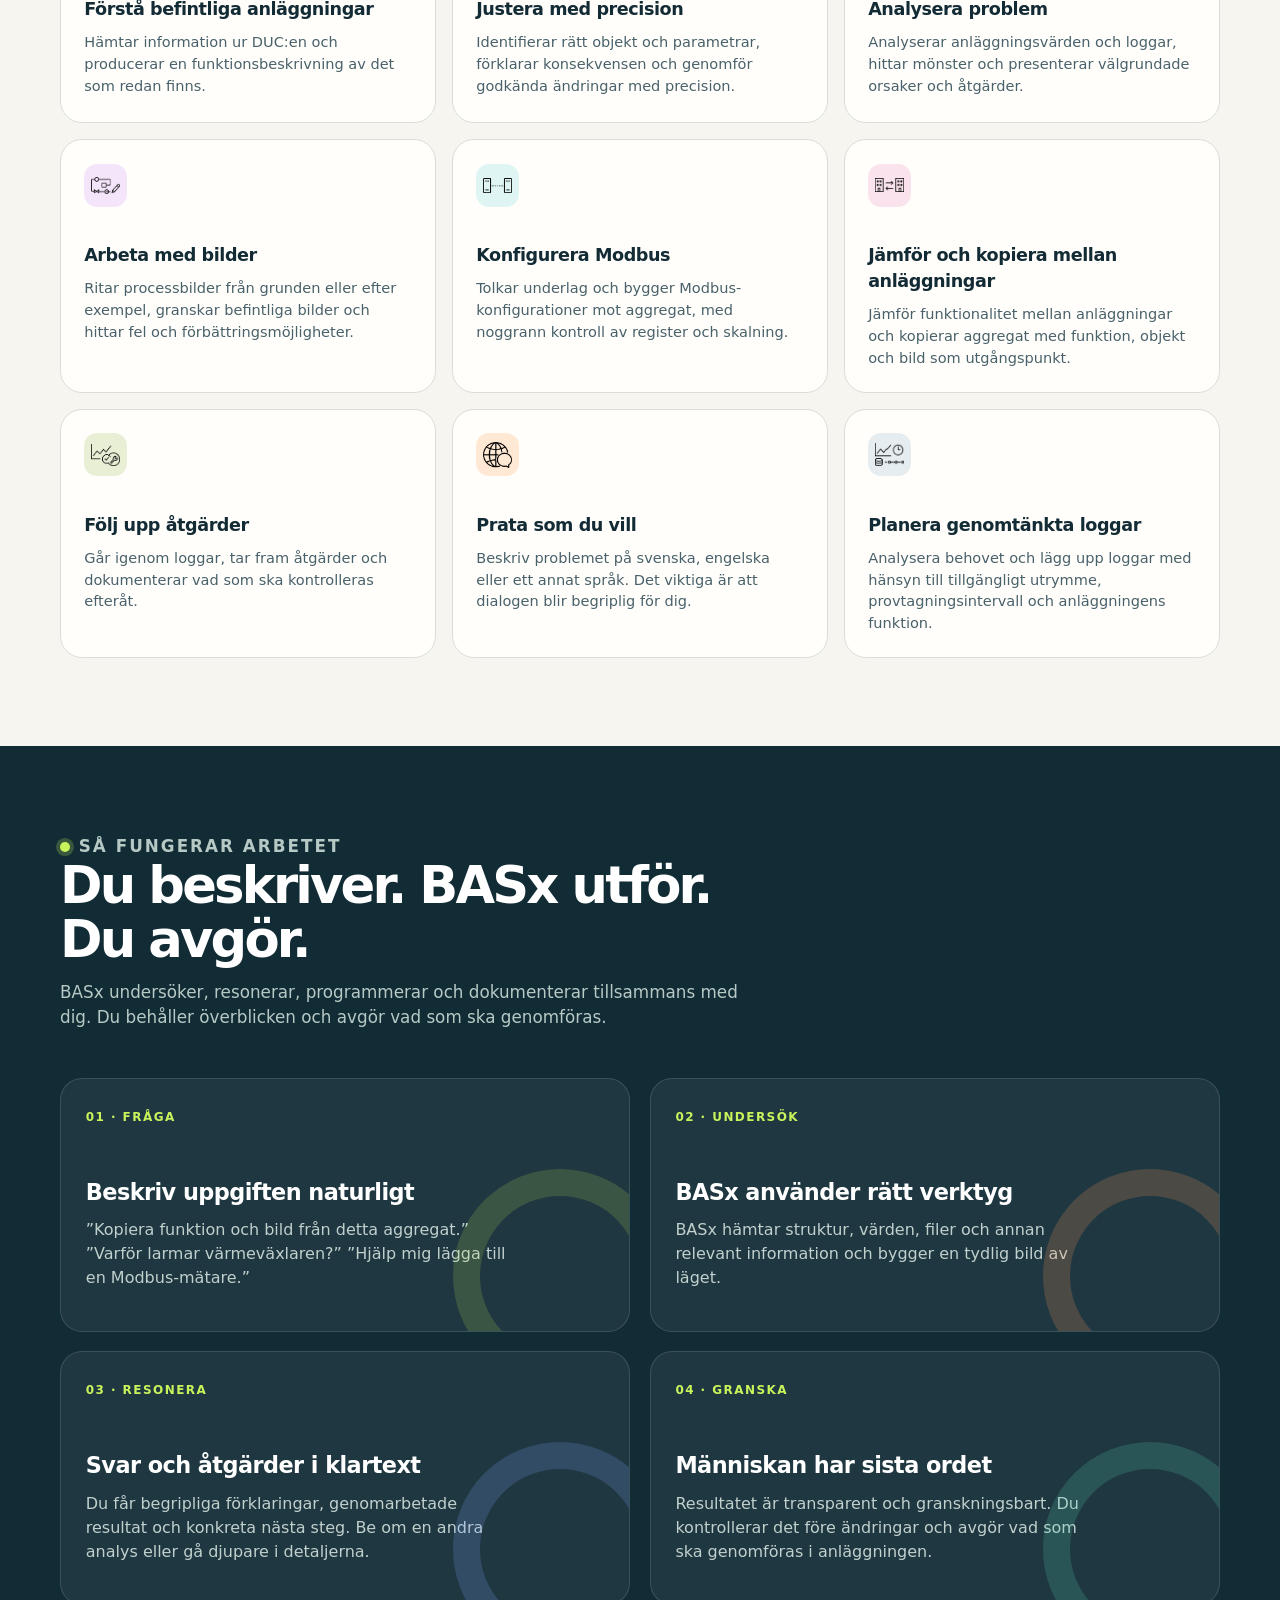
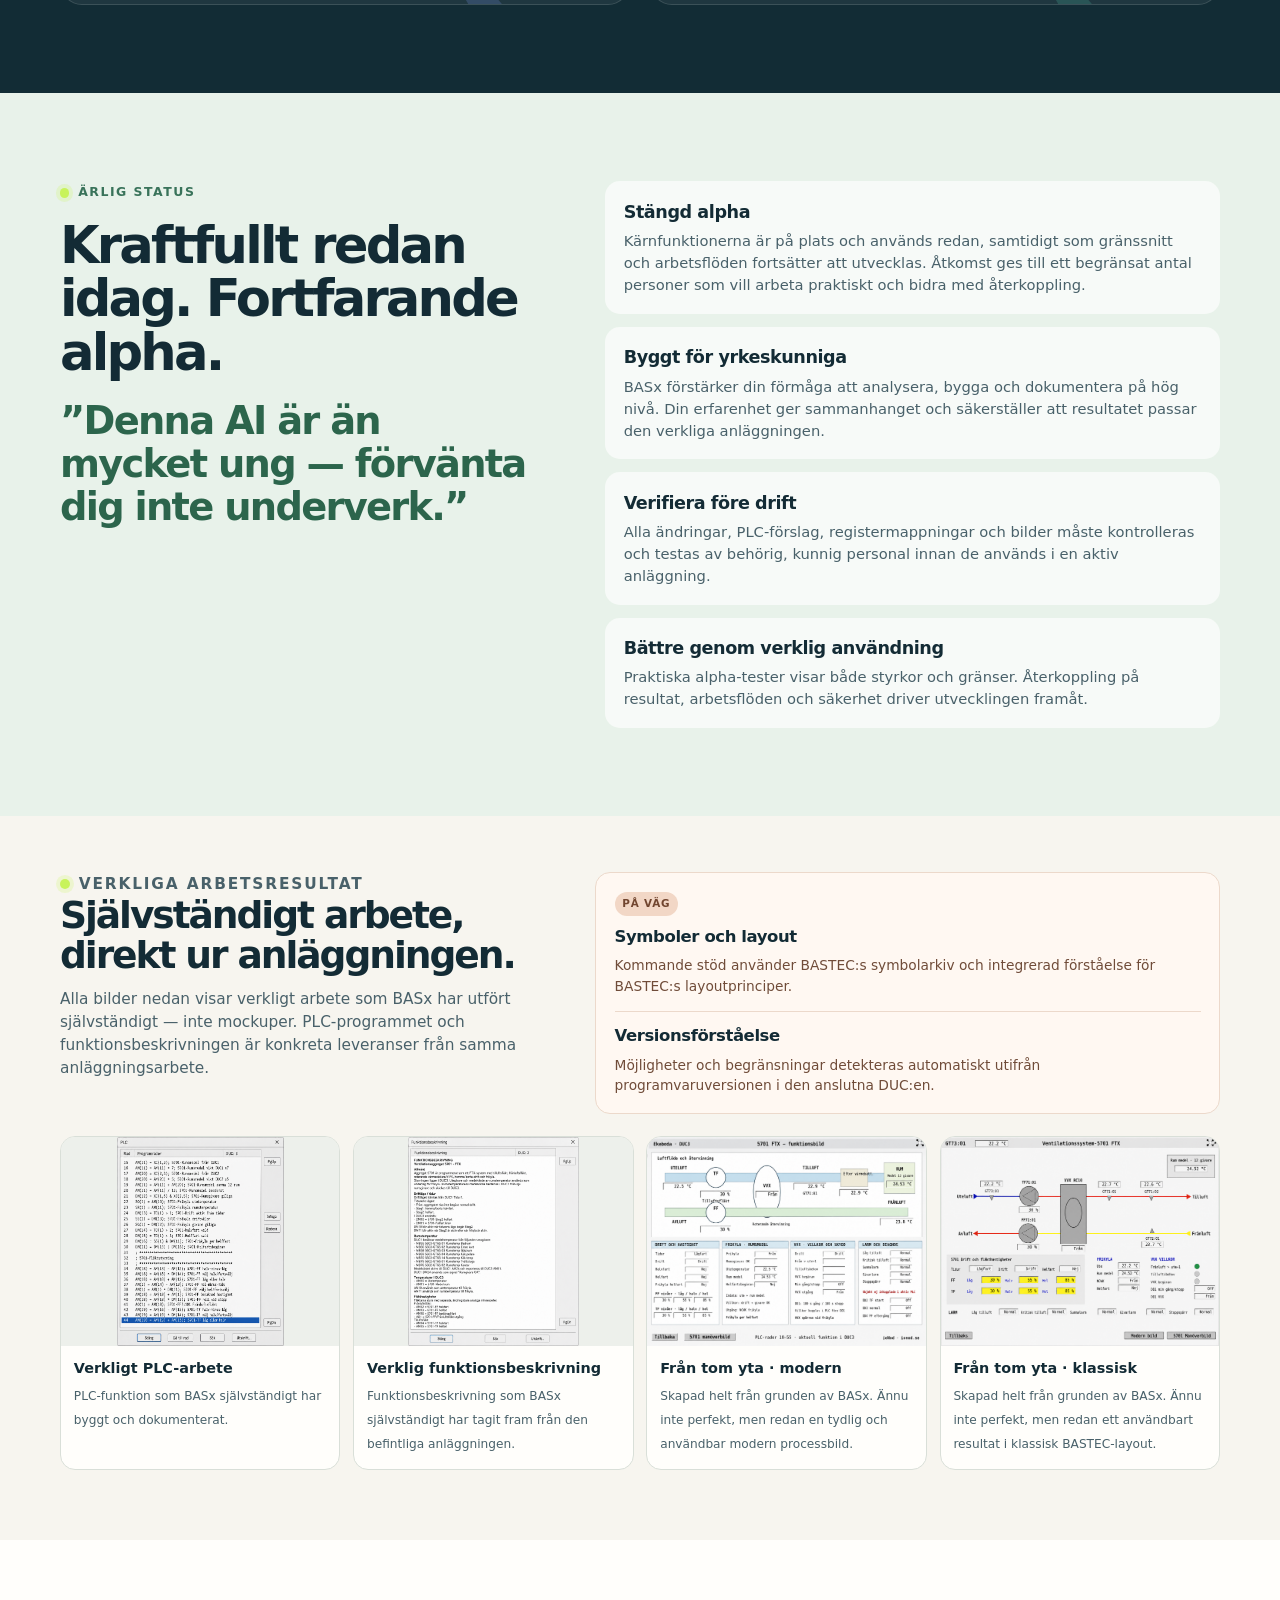
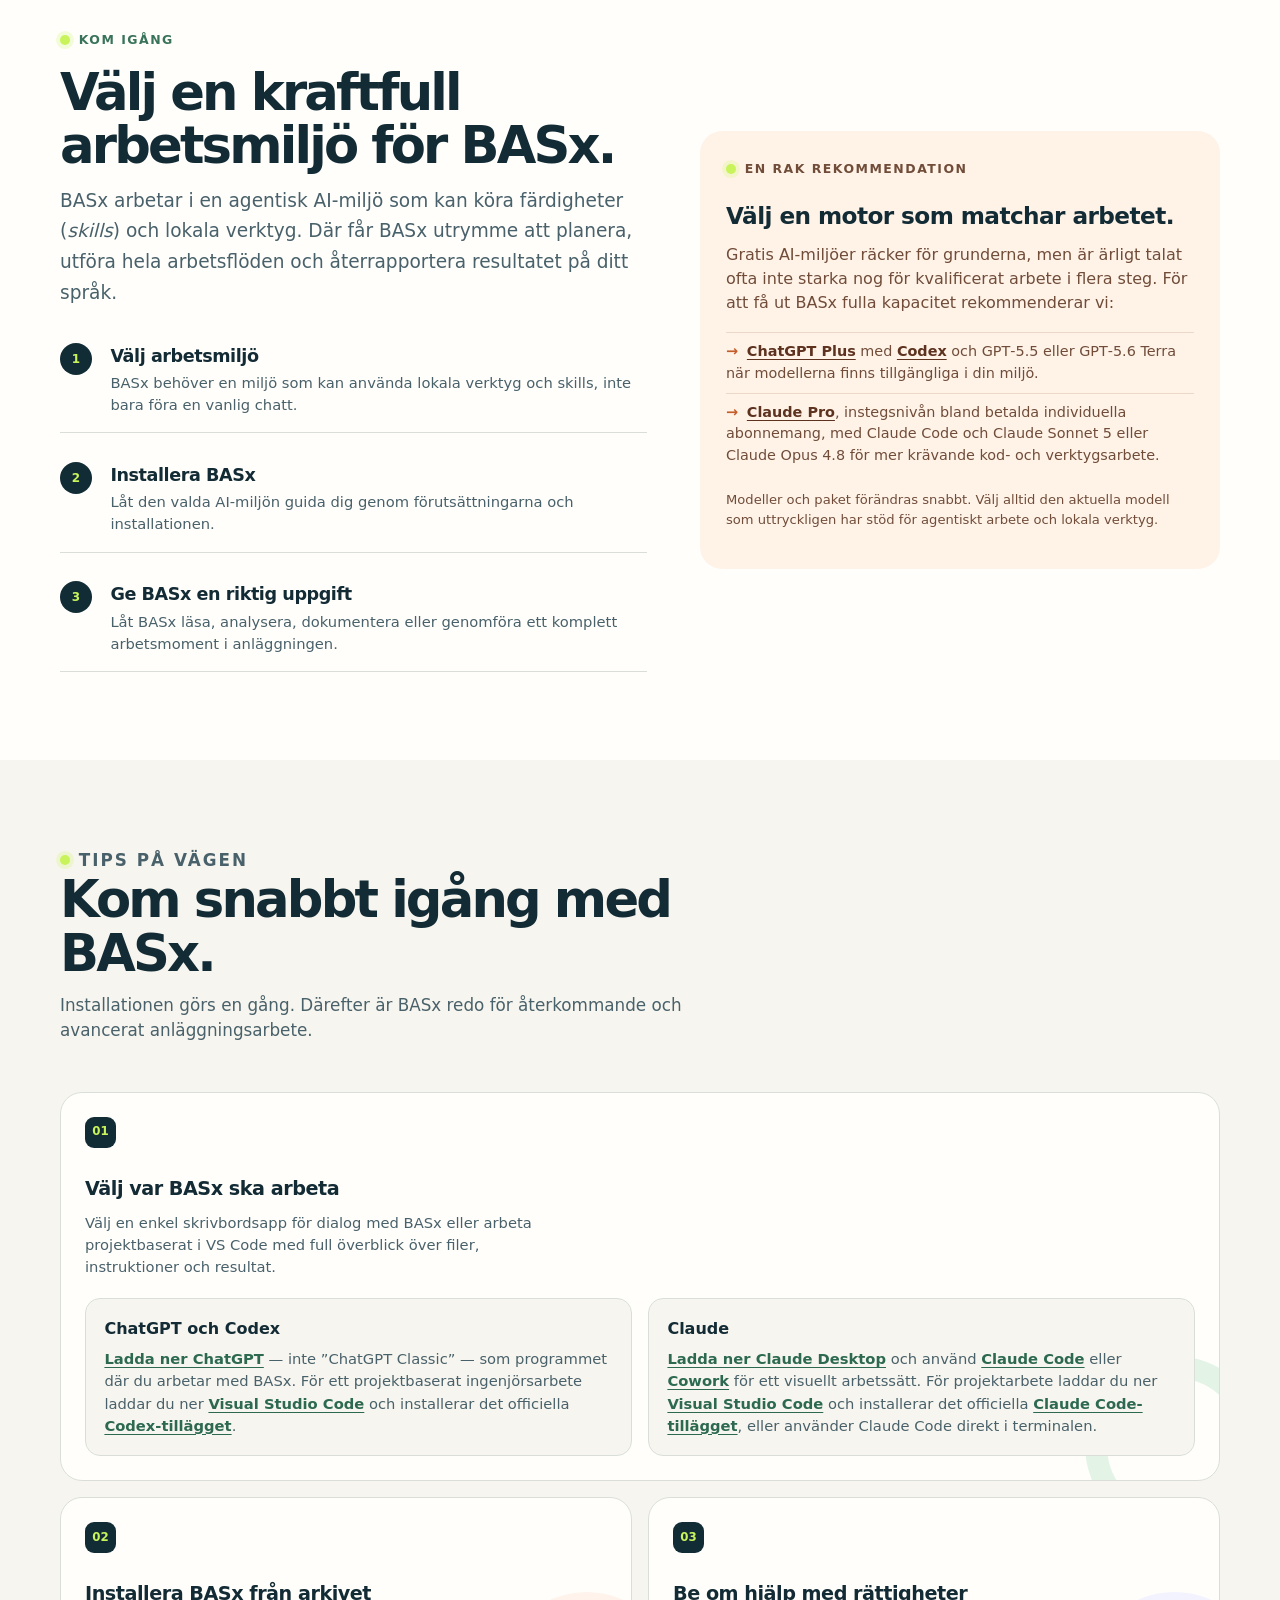
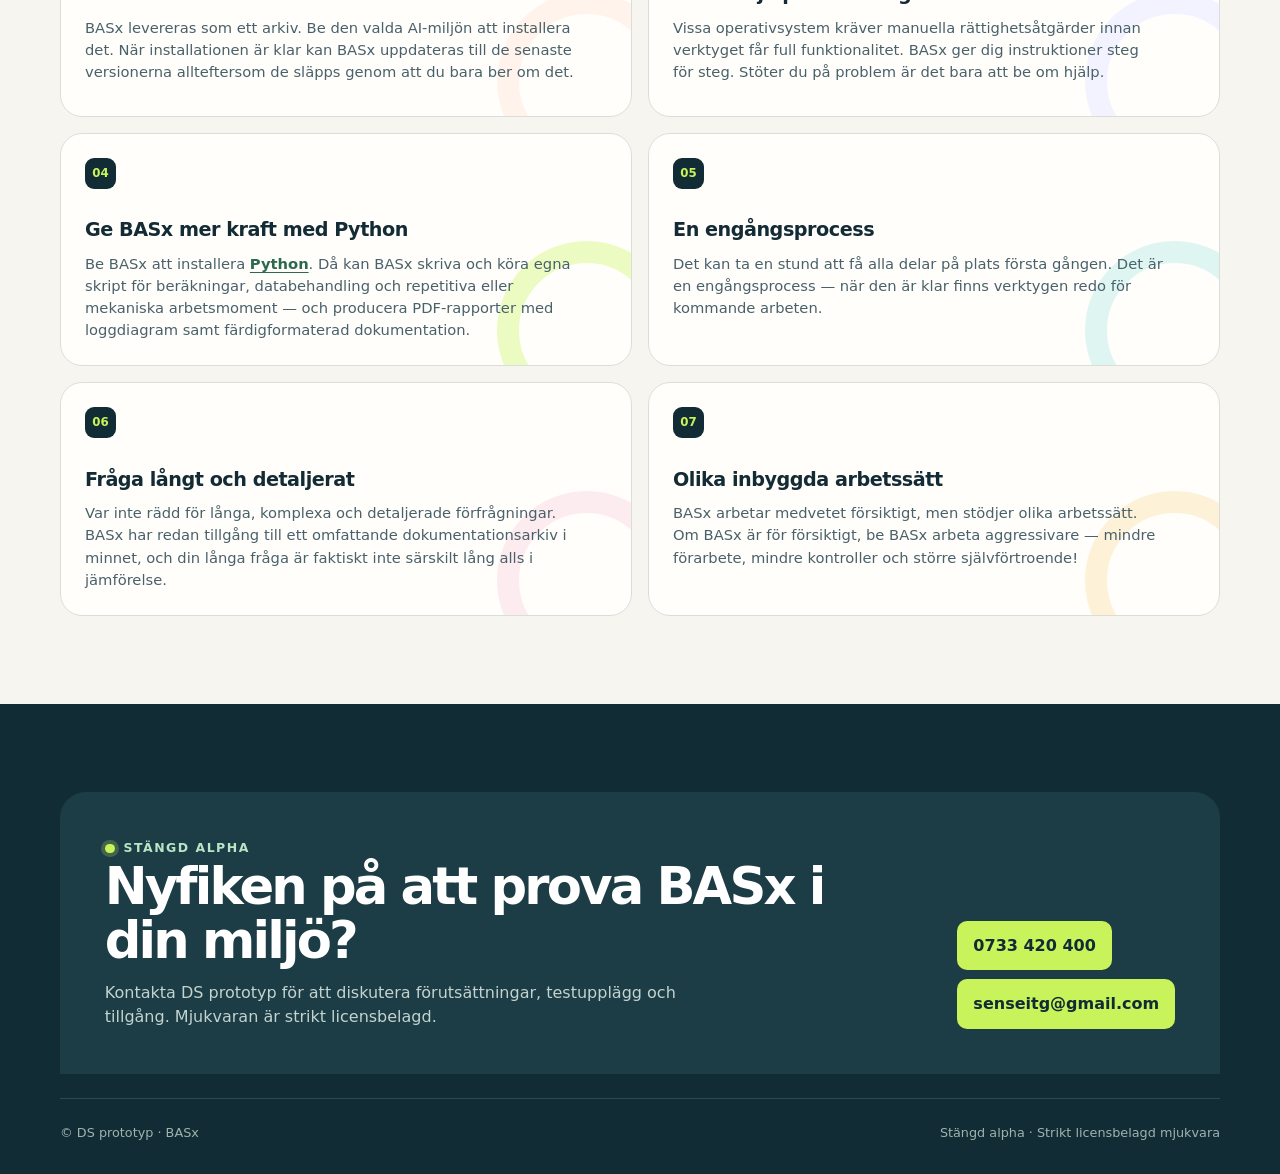
==== commit 9a58268a: "icons and colors" ====
--- a/basx/index.html
+++ b/basx/index.html
@@ -108,9 +108,20 @@
     .capability-grid { display: grid; grid-template-columns: repeat(3, 1fr); gap: 1rem; }
     .capability { min-height: 230px; padding: 1.45rem; border: 1px solid var(--line); border-radius: var(--radius); background: var(--white); transition: transform .2s ease, box-shadow .2s ease; }
     .capability:hover { transform: translateY(-5px); box-shadow: 0 18px 32px rgba(24,56,61,.09); }
-    .icon { width: 43px; height: 43px; display: grid; place-items: center; margin-bottom: 2.2rem; border-radius: 13px; background: var(--mint); color: #2c6950; font-size: 1.3rem; }
-    .capability:nth-child(2) .icon, .capability:nth-child(6) .icon { background: #fff0e6; color: #b35c2c; }
-    .capability:nth-child(3) .icon, .capability:nth-child(7) .icon { background: #edf0ff; color: #5669a5; }
+    .icon { width: 43px; height: 43px; display: grid; place-items: center; margin-bottom: 2.2rem; border-radius: 13px; background: var(--mint); color: #2c6950; }
+    .icon::before { content: ""; width: 29px; height: 29px; background: var(--icon) center / contain no-repeat; }
+    .capability:nth-child(1) .icon { --icon: url("assets/icons/capability-01.png"); background: #d9f2df; color: #286348; }
+    .capability:nth-child(2) .icon { --icon: url("assets/icons/capability-02.png"); background: #fff0e3; color: #aa5629; }
+    .capability:nth-child(3) .icon { --icon: url("assets/icons/capability-03.png"); background: #eeeaff; color: #6252a3; }
+    .capability:nth-child(4) .icon { --icon: url("assets/icons/capability-04.png"); background: #e3f1ff; color: #376c9a; }
+    .capability:nth-child(5) .icon { --icon: url("assets/icons/capability-05.png"); background: #fff5c9; color: #8b6b12; }
+    .capability:nth-child(6) .icon { --icon: url("assets/icons/capability-06.png"); background: #ffe4df; color: #a84e43; }
+    .capability:nth-child(7) .icon { --icon: url("assets/icons/capability-07.png"); background: #f4e5fa; color: #7d4d91; }
+    .capability:nth-child(8) .icon { --icon: url("assets/icons/capability-08.png"); background: #dff5f3; color: #24736c; }
+    .capability:nth-child(9) .icon { --icon: url("assets/icons/capability-09.png"); background: #fbe3ed; color: #98516f; }
+    .capability:nth-child(10) .icon { --icon: url("assets/icons/capability-10.png"); background: #e8efd5; color: #61722d; }
+    .capability:nth-child(11) .icon { --icon: url("assets/icons/capability-11.png"); background: #ffe9d4; color: #986137; }
+    .capability:nth-child(12) .icon { --icon: url("assets/icons/capability-12.png"); background: #e5edf0; color: #45656f; }
     h3 { margin-bottom: .55rem; font-size: 1.1rem; letter-spacing: -.025em; }
     .capability p { margin: 0; color: var(--ink-soft); font-size: .91rem; }
 
@@ -145,6 +156,8 @@
     .flow-card h3 { margin-top: 3rem; color: white; font-size: 1.4rem; }.flow-card p { max-width: 430px; color: #c0d0cd; }
     .flow-card::after { content: ""; position: absolute; right: -38px; bottom: -52px; width: 160px; height: 160px; border: 27px solid rgba(200,243,91,.16); border-radius: 50%; }
     .flow-card:nth-child(2)::after { border-color: rgba(255,149,90,.2); }
+    .flow-card:nth-child(3)::after { border-color: rgba(132,160,255,.2); }
+    .flow-card:nth-child(4)::after { border-color: rgba(86,211,178,.19); }
 
     .honesty { background: #e8f2ea; }
     .honesty-grid { display: grid; grid-template-columns: .87fr 1.13fr; gap: 4.5rem; align-items: start; }
@@ -174,6 +187,9 @@
     .tip-card:nth-child(2)::after { border-color: #fff0e6; }
     .tip-card:nth-child(3)::after { border-color: #edf0ff; }
     .tip-card:nth-child(4)::after { border-color: rgba(200,243,91,.5); }
+    .tip-card:nth-child(5)::after { border-color: rgba(95,210,202,.28); }
+    .tip-card:nth-child(6)::after { border-color: rgba(238,151,180,.25); }
+    .tip-card:nth-child(7)::after { border-color: rgba(246,193,91,.3); }
     .tip-card.clients { grid-column: 1 / -1; min-height: 0; }
     .tip-label { display: inline-grid; place-items: center; width: 31px; height: 31px; margin-bottom: 1.7rem; border-radius: 9px; background: var(--dark); color: var(--lime); font-size: .74rem; font-weight: 850; }
     .tip-card h3 { position: relative; z-index: 1; margin-bottom: .5rem; font-size: 1.2rem; }
@@ -267,18 +283,18 @@
           <p>BASx arbetar direkt med DUC:en. Funktionerna nedan är på plats, används i praktiskt ingenjörsarbete och skapar värde även i avancerade uppgifter.</p>
         </div>
         <div class="capability-grid">
-          <article class="capability"><div class="icon" aria-hidden="true">↯</div><h3>Direkt mot BAS2 och BAS3</h3><p>Arbetar direkt mot BAS2- och BAS3-DUC:er via TCP, USB eller HTTP — med samma agentiska arbetssätt oavsett anslutning.</p></article>
-          <article class="capability"><div class="icon" aria-hidden="true">⌘</div><h3>Programmera från funktion</h3><p>Översätter en funktionsbeskrivning till I/O, objekt och PLC-logik — steg för steg och granskningsbart.</p></article>
-          <article class="capability"><div class="icon" aria-hidden="true">⇥</div><h3>Konfigurera all I/O från en plintlista</h3><p>Läser plintlistan, mappar signalerna och konfigurerar automatiskt anläggningens I/O med rätt kanaler, signalnamn, typer och skalning.</p></article>
-          <article class="capability"><div class="icon" aria-hidden="true">↗</div><h3>Förstå befintliga anläggningar</h3><p>Hämtar information ur DUC:en och producerar en funktionsbeskrivning av det som redan finns.</p></article>
-          <article class="capability"><div class="icon" aria-hidden="true">◎</div><h3>Justera med precision</h3><p>Identifierar rätt objekt och parametrar, förklarar konsekvensen och genomför godkända ändringar med precision.</p></article>
-          <article class="capability"><div class="icon" aria-hidden="true">▤</div><h3>Analysera problem</h3><p>Analyserar anläggningsvärden och loggar, hittar mönster och presenterar välgrundade orsaker och åtgärder.</p></article>
-          <article class="capability"><div class="icon" aria-hidden="true">◫</div><h3>Arbeta med bilder</h3><p>Ritar processbilder från grunden eller efter exempel, granskar befintliga bilder och hittar fel och förbättringsmöjligheter.</p></article>
-          <article class="capability"><div class="icon" aria-hidden="true">↔</div><h3>Konfigurera Modbus</h3><p>Tolkar underlag och bygger Modbus-konfigurationer mot aggregat, med noggrann kontroll av register och skalning.</p></article>
-          <article class="capability"><div class="icon" aria-hidden="true">⊞</div><h3>Jämför och kopiera mellan anläggningar</h3><p>Jämför funktionalitet mellan anläggningar och kopierar aggregat med funktion, objekt och bild som utgångspunkt.</p></article>
-          <article class="capability"><div class="icon" aria-hidden="true">⌁</div><h3>Följ upp åtgärder</h3><p>Går igenom loggar, tar fram åtgärder och dokumenterar vad som ska kontrolleras efteråt.</p></article>
-          <article class="capability"><div class="icon" aria-hidden="true">◌</div><h3>Prata som du vill</h3><p>Beskriv problemet på svenska, engelska eller ett annat språk. Det viktiga är att dialogen blir begriplig för dig.</p></article>
-          <article class="capability"><div class="icon" aria-hidden="true">≋</div><h3>Planera genomtänkta loggar</h3><p>Analysera behovet och lägg upp loggar med hänsyn till tillgängligt utrymme, provtagningsintervall och anläggningens funktion.</p></article>
+          <article class="capability"><div class="icon" aria-hidden="true"></div><h3>Direkt mot BAS2 och BAS3</h3><p>Arbetar direkt mot BAS2- och BAS3-DUC:er via TCP, USB eller HTTP — med samma agentiska arbetssätt oavsett anslutning.</p></article>
+          <article class="capability"><div class="icon" aria-hidden="true"></div><h3>Programmera från funktion</h3><p>Översätter en funktionsbeskrivning till I/O, objekt och PLC-logik — steg för steg och granskningsbart.</p></article>
+          <article class="capability"><div class="icon" aria-hidden="true"></div><h3>Konfigurera all I/O från en plintlista</h3><p>Läser plintlistan, mappar signalerna och konfigurerar automatiskt anläggningens I/O med rätt kanaler, signalnamn, typer och skalning.</p></article>
+          <article class="capability"><div class="icon" aria-hidden="true"></div><h3>Förstå befintliga anläggningar</h3><p>Hämtar information ur DUC:en och producerar en funktionsbeskrivning av det som redan finns.</p></article>
+          <article class="capability"><div class="icon" aria-hidden="true"></div><h3>Justera med precision</h3><p>Identifierar rätt objekt och parametrar, förklarar konsekvensen och genomför godkända ändringar med precision.</p></article>
+          <article class="capability"><div class="icon" aria-hidden="true"></div><h3>Analysera problem</h3><p>Analyserar anläggningsvärden och loggar, hittar mönster och presenterar välgrundade orsaker och åtgärder.</p></article>
+          <article class="capability"><div class="icon" aria-hidden="true"></div><h3>Arbeta med bilder</h3><p>Ritar processbilder från grunden eller efter exempel, granskar befintliga bilder och hittar fel och förbättringsmöjligheter.</p></article>
+          <article class="capability"><div class="icon" aria-hidden="true"></div><h3>Konfigurera Modbus</h3><p>Tolkar underlag och bygger Modbus-konfigurationer mot aggregat, med noggrann kontroll av register och skalning.</p></article>
+          <article class="capability"><div class="icon" aria-hidden="true"></div><h3>Jämför och kopiera mellan anläggningar</h3><p>Jämför funktionalitet mellan anläggningar och kopierar aggregat med funktion, objekt och bild som utgångspunkt.</p></article>
+          <article class="capability"><div class="icon" aria-hidden="true"></div><h3>Följ upp åtgärder</h3><p>Går igenom loggar, tar fram åtgärder och dokumenterar vad som ska kontrolleras efteråt.</p></article>
+          <article class="capability"><div class="icon" aria-hidden="true"></div><h3>Prata som du vill</h3><p>Beskriv problemet på svenska, engelska eller ett annat språk. Det viktiga är att dialogen blir begriplig för dig.</p></article>
+          <article class="capability"><div class="icon" aria-hidden="true"></div><h3>Planera genomtänkta loggar</h3><p>Analysera behovet och lägg upp loggar med hänsyn till tillgängligt utrymme, provtagningsintervall och anläggningens funktion.</p></article>
         </div>
       </div>
     </section>
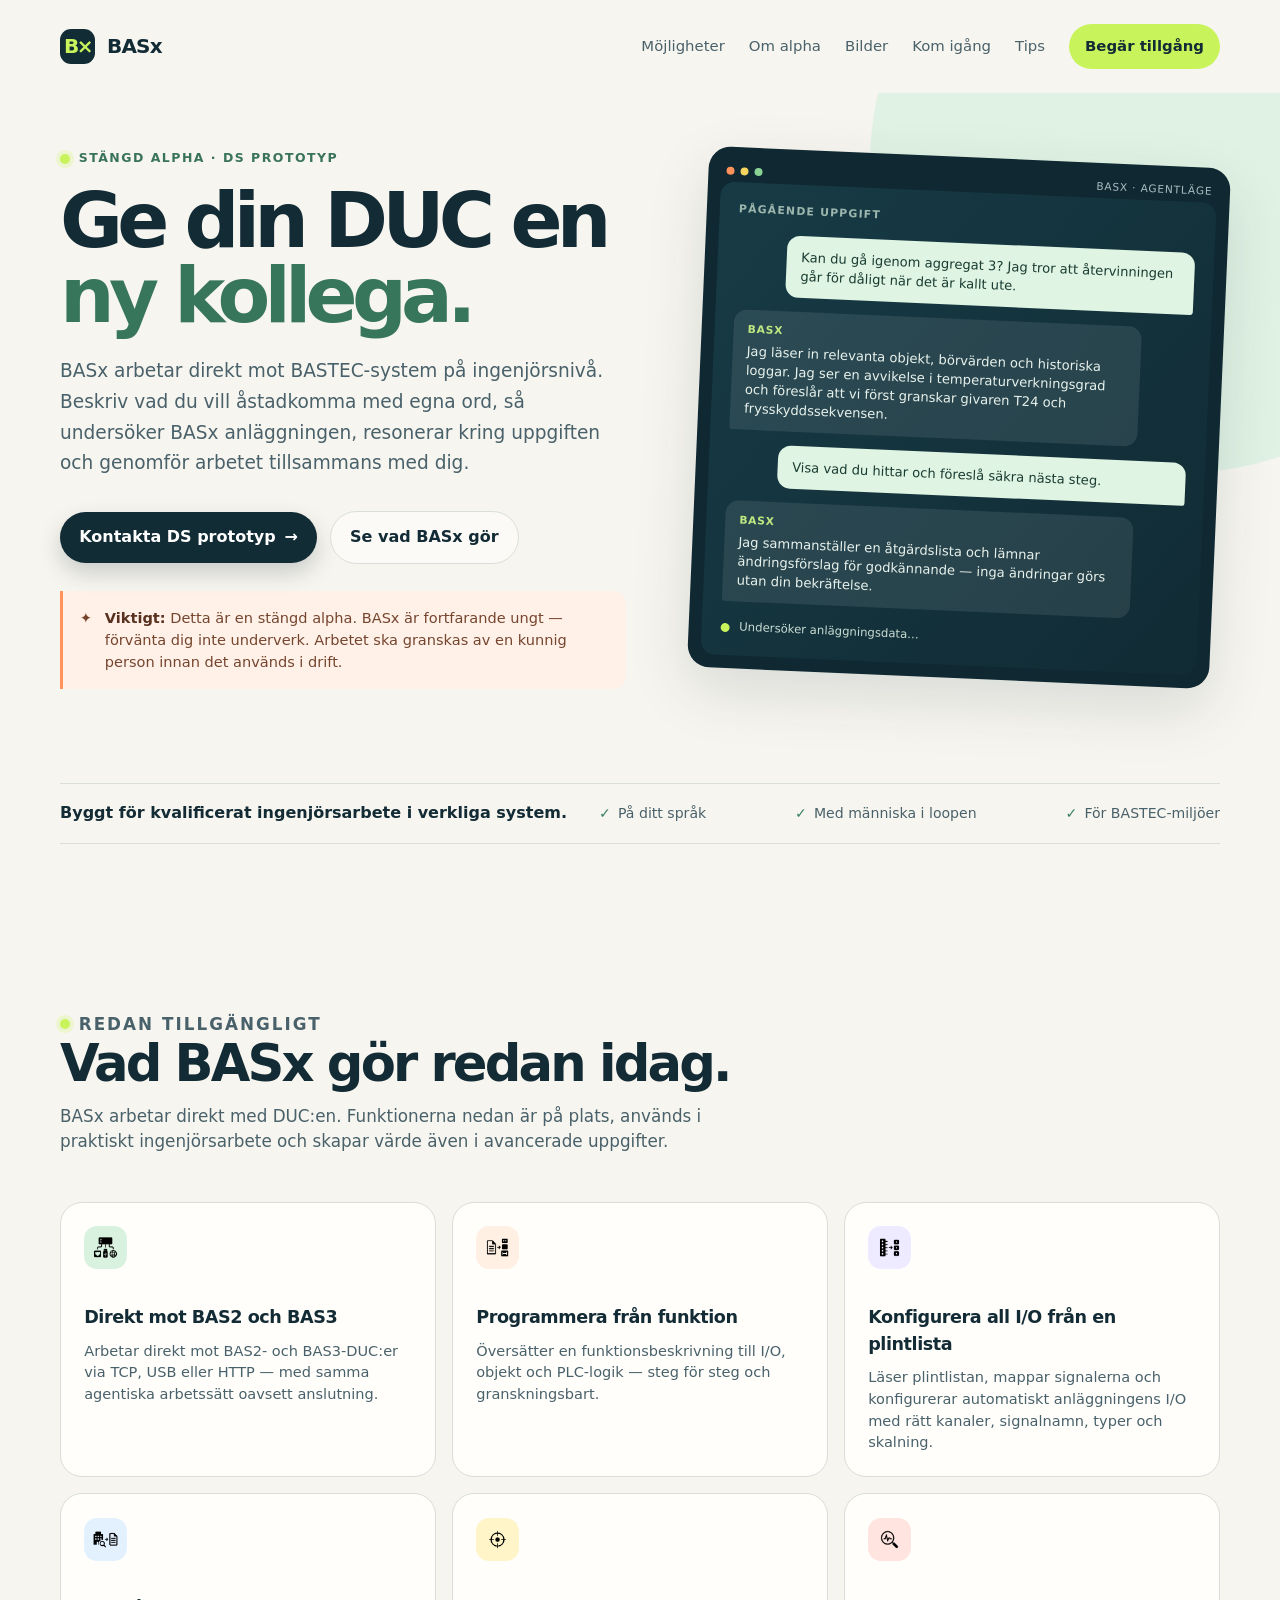
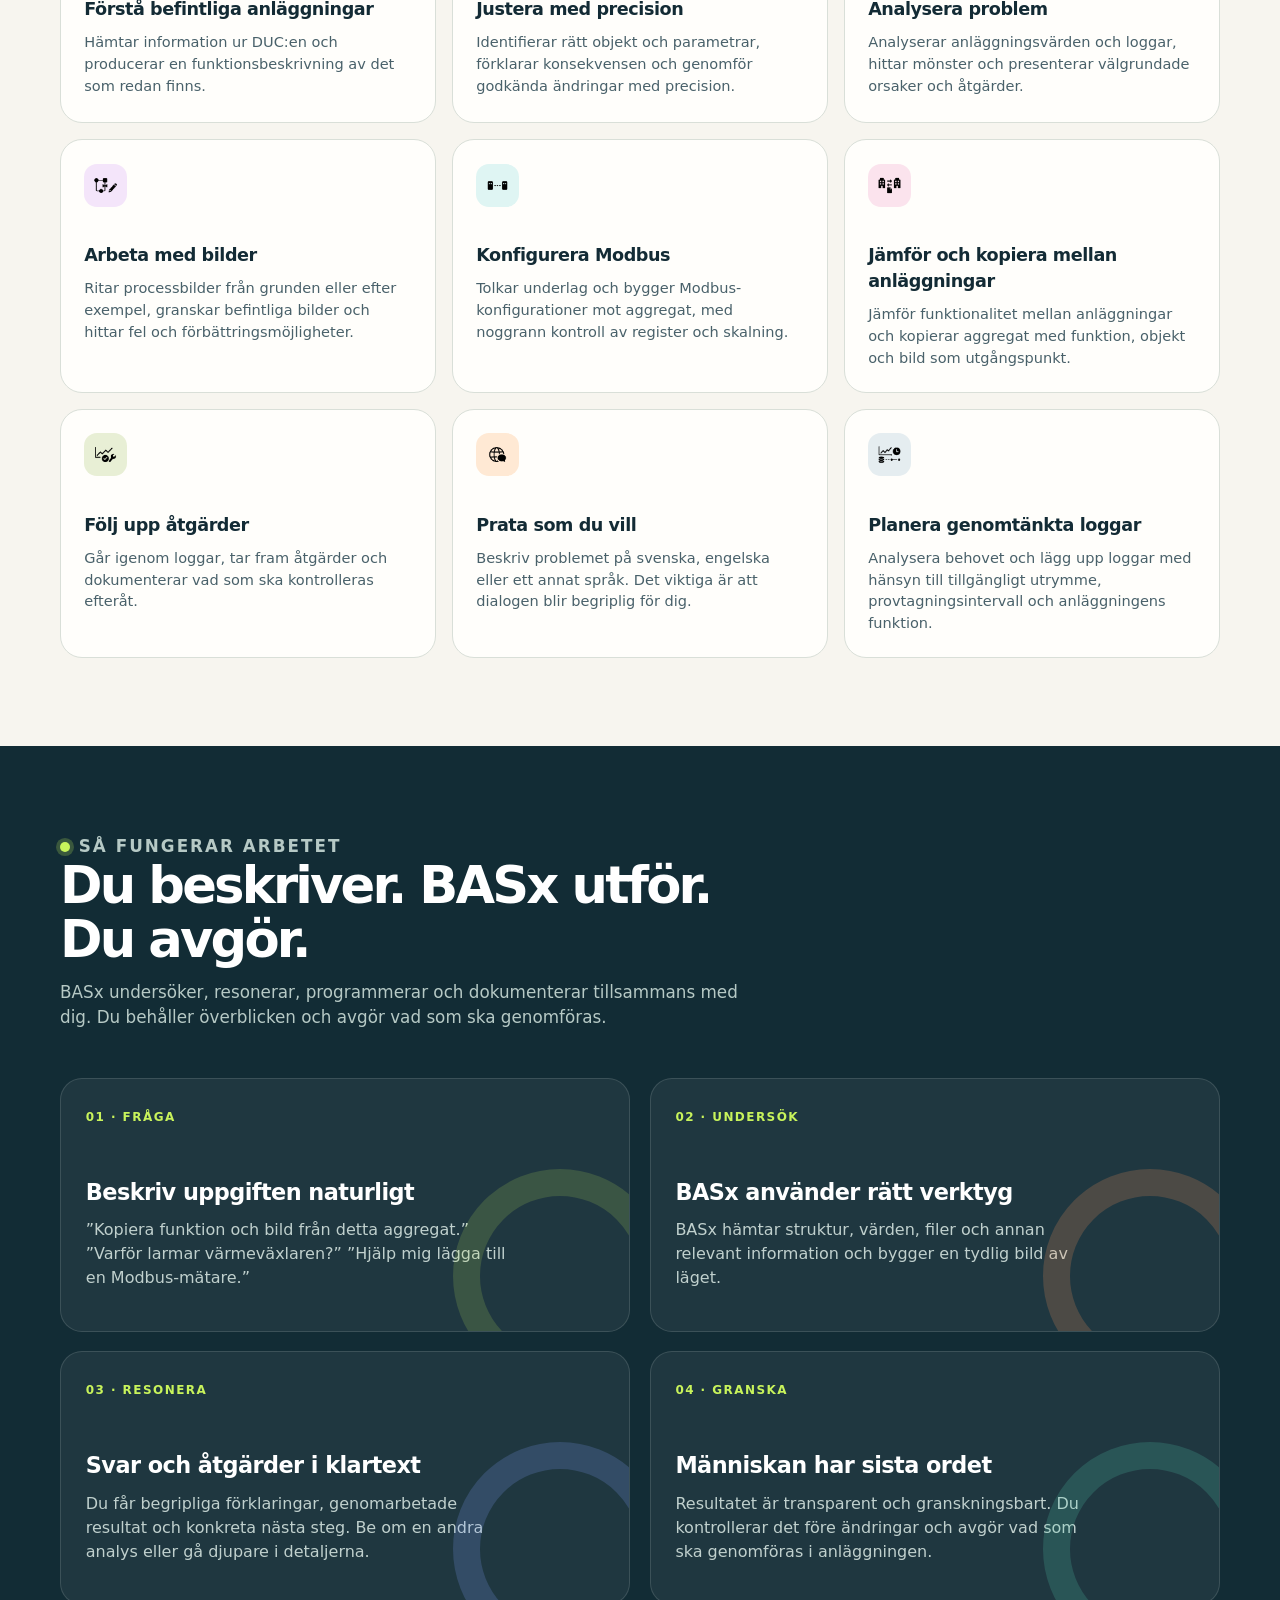
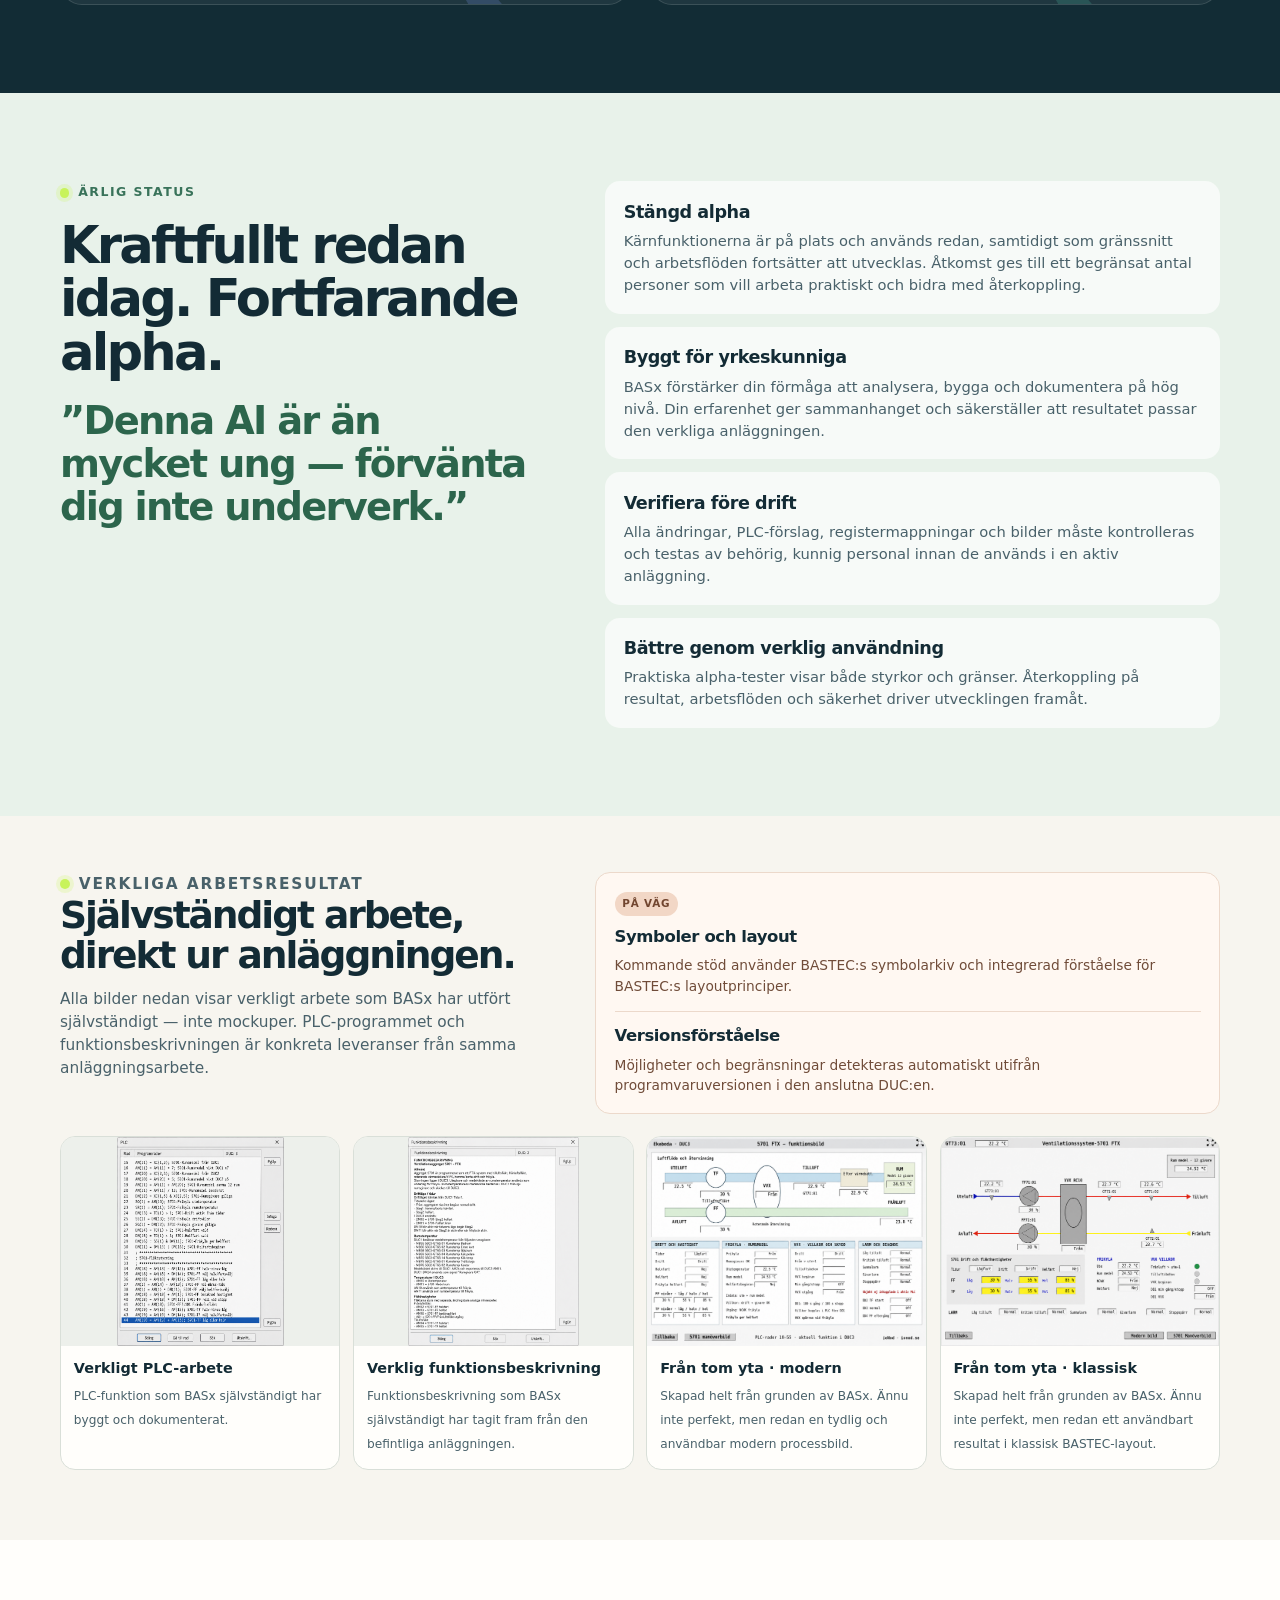
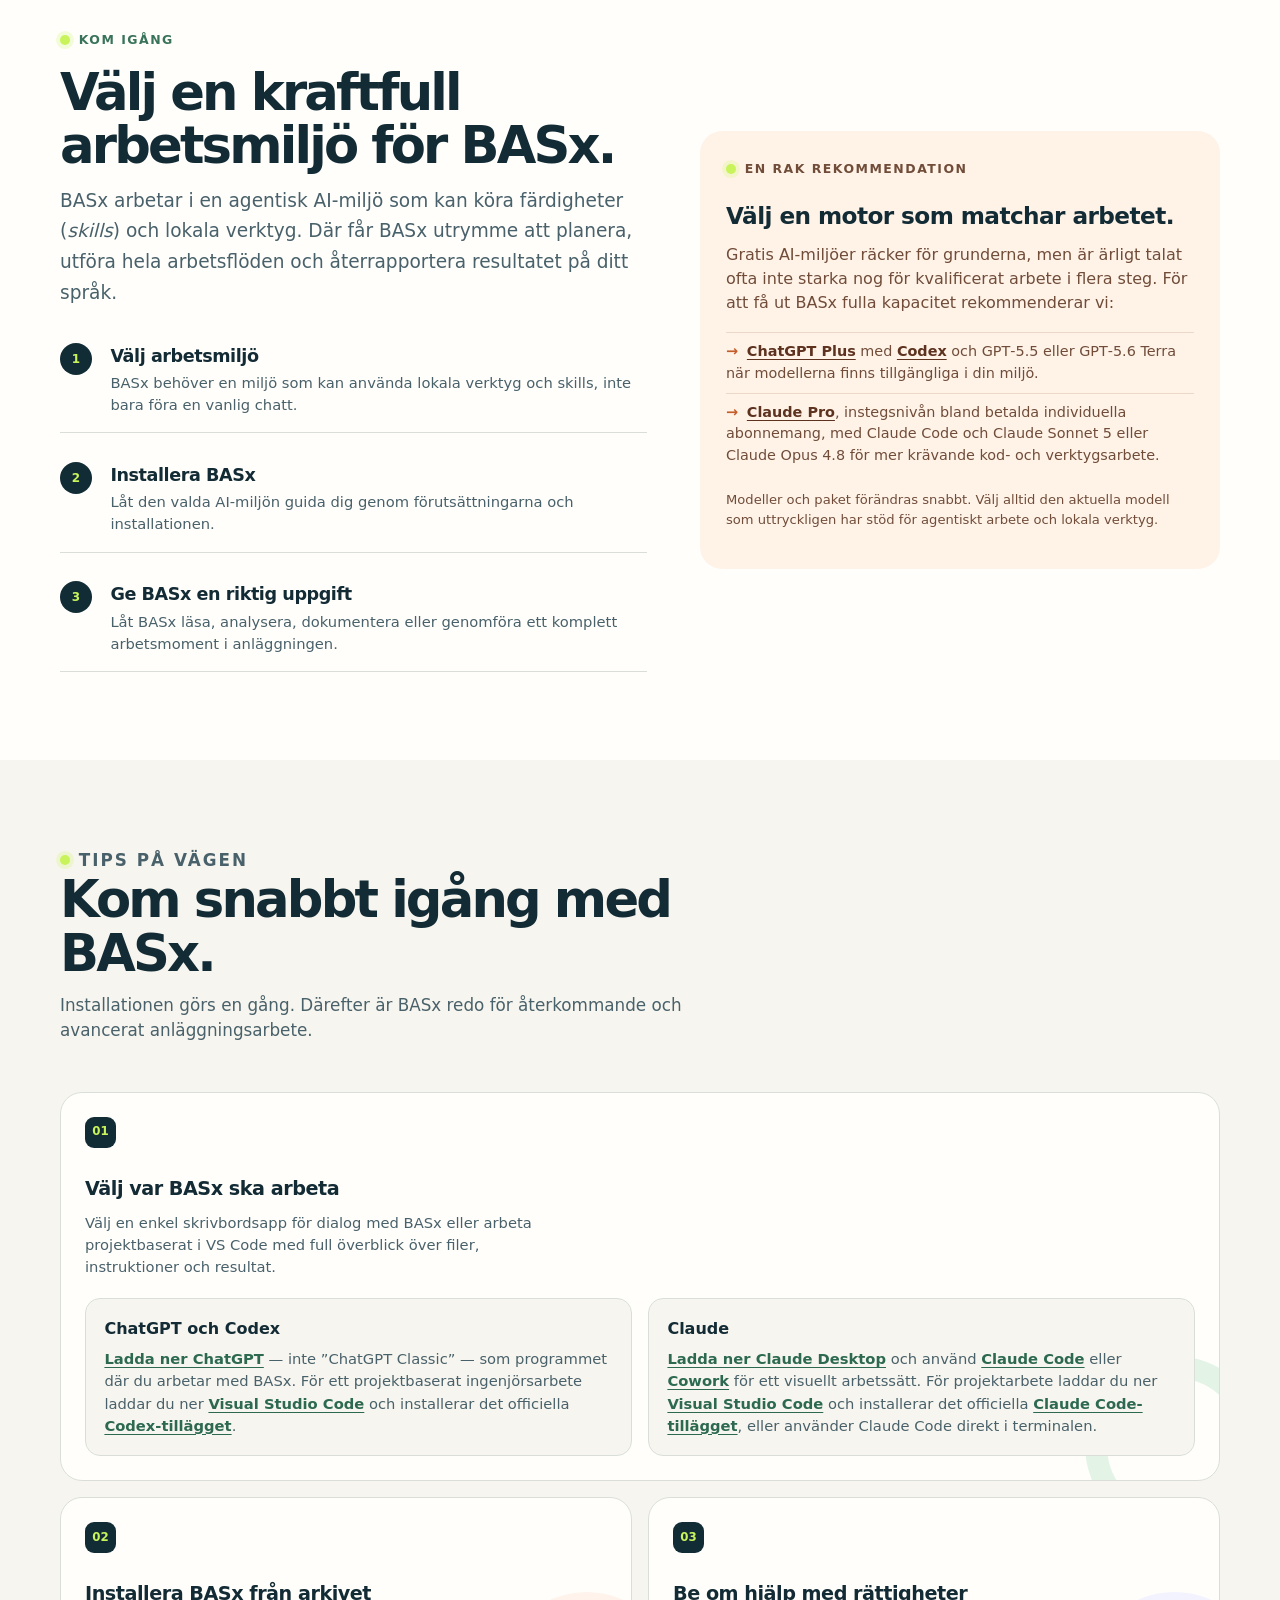
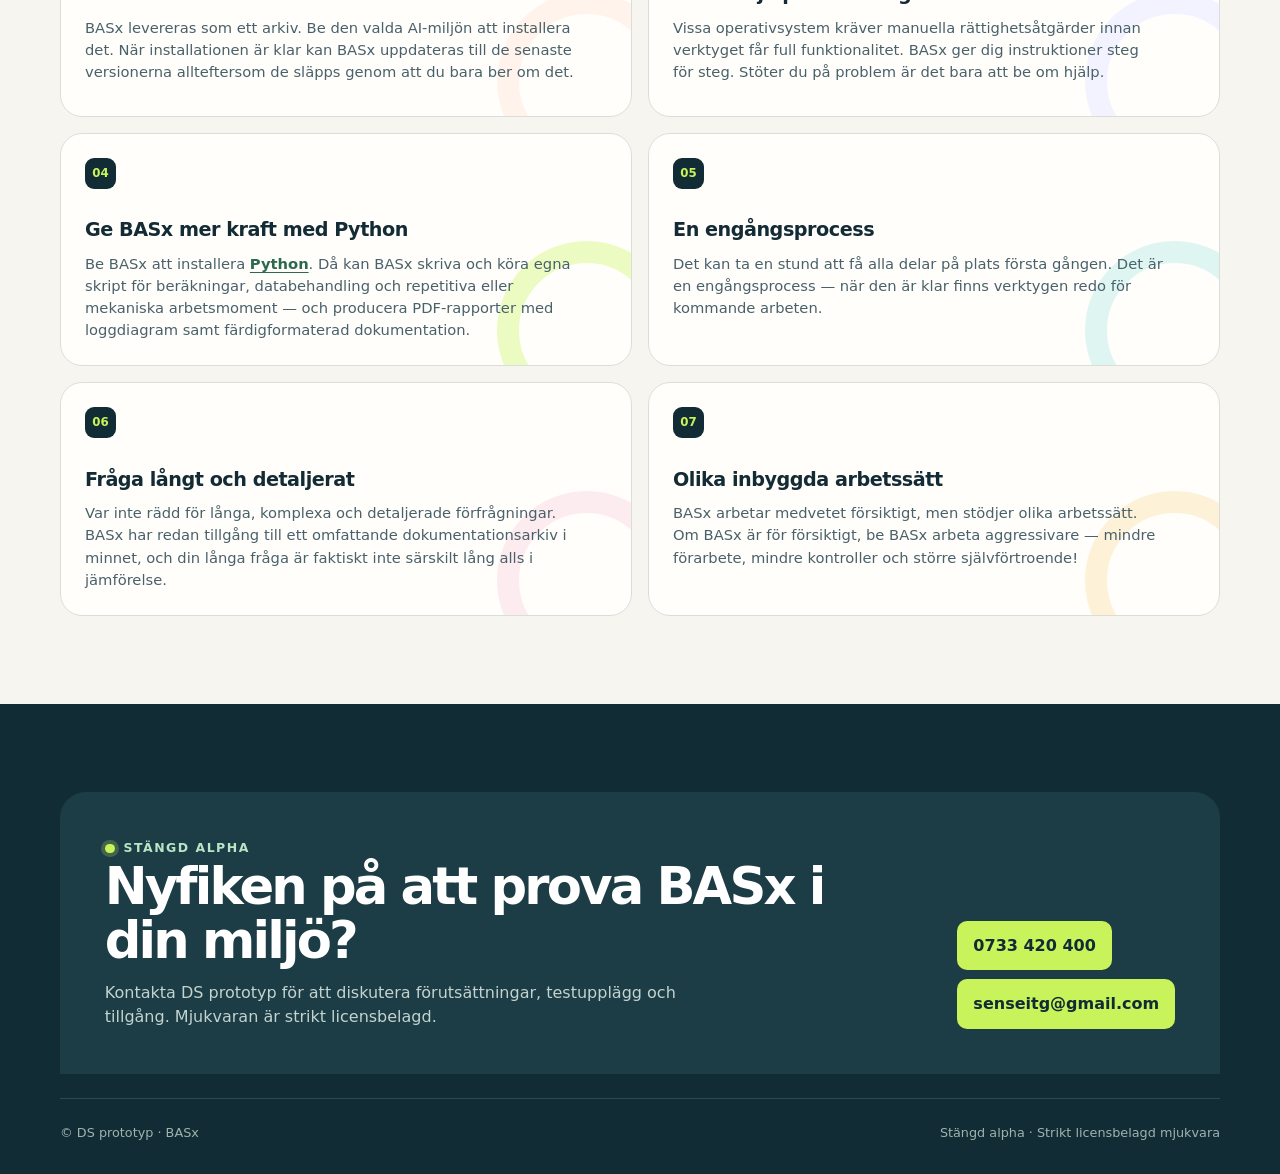
==== commit 164e51f9: "icon update" ====
--- a/basx/index.html
+++ b/basx/index.html
@@ -109,19 +109,19 @@
     .capability { min-height: 230px; padding: 1.45rem; border: 1px solid var(--line); border-radius: var(--radius); background: var(--white); transition: transform .2s ease, box-shadow .2s ease; }
     .capability:hover { transform: translateY(-5px); box-shadow: 0 18px 32px rgba(24,56,61,.09); }
     .icon { width: 43px; height: 43px; display: grid; place-items: center; margin-bottom: 2.2rem; border-radius: 13px; background: var(--mint); color: #2c6950; }
-    .icon::before { content: ""; width: 29px; height: 29px; background: var(--icon) center / contain no-repeat; }
-    .capability:nth-child(1) .icon { --icon: url("assets/icons/capability-01.png"); background: #d9f2df; color: #286348; }
-    .capability:nth-child(2) .icon { --icon: url("assets/icons/capability-02.png"); background: #fff0e3; color: #aa5629; }
-    .capability:nth-child(3) .icon { --icon: url("assets/icons/capability-03.png"); background: #eeeaff; color: #6252a3; }
-    .capability:nth-child(4) .icon { --icon: url("assets/icons/capability-04.png"); background: #e3f1ff; color: #376c9a; }
-    .capability:nth-child(5) .icon { --icon: url("assets/icons/capability-05.png"); background: #fff5c9; color: #8b6b12; }
-    .capability:nth-child(6) .icon { --icon: url("assets/icons/capability-06.png"); background: #ffe4df; color: #a84e43; }
-    .capability:nth-child(7) .icon { --icon: url("assets/icons/capability-07.png"); background: #f4e5fa; color: #7d4d91; }
-    .capability:nth-child(8) .icon { --icon: url("assets/icons/capability-08.png"); background: #dff5f3; color: #24736c; }
-    .capability:nth-child(9) .icon { --icon: url("assets/icons/capability-09.png"); background: #fbe3ed; color: #98516f; }
-    .capability:nth-child(10) .icon { --icon: url("assets/icons/capability-10.png"); background: #e8efd5; color: #61722d; }
-    .capability:nth-child(11) .icon { --icon: url("assets/icons/capability-11.png"); background: #ffe9d4; color: #986137; }
-    .capability:nth-child(12) .icon { --icon: url("assets/icons/capability-12.png"); background: #e5edf0; color: #45656f; }
+    .capability-icon { display: block; width: 29px; height: 29px; }
+    .capability:nth-child(1) .icon { background: #d9f2df; color: #286348; }
+    .capability:nth-child(2) .icon { background: #fff0e3; color: #aa5629; }
+    .capability:nth-child(3) .icon { background: #eeeaff; color: #6252a3; }
+    .capability:nth-child(4) .icon { background: #e3f1ff; color: #376c9a; }
+    .capability:nth-child(5) .icon { background: #fff5c9; color: #8b6b12; }
+    .capability:nth-child(6) .icon { background: #ffe4df; color: #a84e43; }
+    .capability:nth-child(7) .icon { background: #f4e5fa; color: #7d4d91; }
+    .capability:nth-child(8) .icon { background: #dff5f3; color: #24736c; }
+    .capability:nth-child(9) .icon { background: #fbe3ed; color: #98516f; }
+    .capability:nth-child(10) .icon { background: #e8efd5; color: #61722d; }
+    .capability:nth-child(11) .icon { background: #ffe9d4; color: #986137; }
+    .capability:nth-child(12) .icon { background: #e5edf0; color: #45656f; }
     h3 { margin-bottom: .55rem; font-size: 1.1rem; letter-spacing: -.025em; }
     .capability p { margin: 0; color: var(--ink-soft); font-size: .91rem; }
 
@@ -283,18 +283,18 @@
           <p>BASx arbetar direkt med DUC:en. Funktionerna nedan är på plats, används i praktiskt ingenjörsarbete och skapar värde även i avancerade uppgifter.</p>
         </div>
         <div class="capability-grid">
-          <article class="capability"><div class="icon" aria-hidden="true"></div><h3>Direkt mot BAS2 och BAS3</h3><p>Arbetar direkt mot BAS2- och BAS3-DUC:er via TCP, USB eller HTTP — med samma agentiska arbetssätt oavsett anslutning.</p></article>
-          <article class="capability"><div class="icon" aria-hidden="true"></div><h3>Programmera från funktion</h3><p>Översätter en funktionsbeskrivning till I/O, objekt och PLC-logik — steg för steg och granskningsbart.</p></article>
-          <article class="capability"><div class="icon" aria-hidden="true"></div><h3>Konfigurera all I/O från en plintlista</h3><p>Läser plintlistan, mappar signalerna och konfigurerar automatiskt anläggningens I/O med rätt kanaler, signalnamn, typer och skalning.</p></article>
-          <article class="capability"><div class="icon" aria-hidden="true"></div><h3>Förstå befintliga anläggningar</h3><p>Hämtar information ur DUC:en och producerar en funktionsbeskrivning av det som redan finns.</p></article>
-          <article class="capability"><div class="icon" aria-hidden="true"></div><h3>Justera med precision</h3><p>Identifierar rätt objekt och parametrar, förklarar konsekvensen och genomför godkända ändringar med precision.</p></article>
-          <article class="capability"><div class="icon" aria-hidden="true"></div><h3>Analysera problem</h3><p>Analyserar anläggningsvärden och loggar, hittar mönster och presenterar välgrundade orsaker och åtgärder.</p></article>
-          <article class="capability"><div class="icon" aria-hidden="true"></div><h3>Arbeta med bilder</h3><p>Ritar processbilder från grunden eller efter exempel, granskar befintliga bilder och hittar fel och förbättringsmöjligheter.</p></article>
-          <article class="capability"><div class="icon" aria-hidden="true"></div><h3>Konfigurera Modbus</h3><p>Tolkar underlag och bygger Modbus-konfigurationer mot aggregat, med noggrann kontroll av register och skalning.</p></article>
-          <article class="capability"><div class="icon" aria-hidden="true"></div><h3>Jämför och kopiera mellan anläggningar</h3><p>Jämför funktionalitet mellan anläggningar och kopierar aggregat med funktion, objekt och bild som utgångspunkt.</p></article>
-          <article class="capability"><div class="icon" aria-hidden="true"></div><h3>Följ upp åtgärder</h3><p>Går igenom loggar, tar fram åtgärder och dokumenterar vad som ska kontrolleras efteråt.</p></article>
-          <article class="capability"><div class="icon" aria-hidden="true"></div><h3>Prata som du vill</h3><p>Beskriv problemet på svenska, engelska eller ett annat språk. Det viktiga är att dialogen blir begriplig för dig.</p></article>
-          <article class="capability"><div class="icon" aria-hidden="true"></div><h3>Planera genomtänkta loggar</h3><p>Analysera behovet och lägg upp loggar med hänsyn till tillgängligt utrymme, provtagningsintervall och anläggningens funktion.</p></article>
+          <article class="capability"><div class="icon"><img class="capability-icon" src="assets/icons/capability-01.png" alt=""></div><h3>Direkt mot BAS2 och BAS3</h3><p>Arbetar direkt mot BAS2- och BAS3-DUC:er via TCP, USB eller HTTP — med samma agentiska arbetssätt oavsett anslutning.</p></article>
+          <article class="capability"><div class="icon"><img class="capability-icon" src="assets/icons/capability-02.png" alt=""></div><h3>Programmera från funktion</h3><p>Översätter en funktionsbeskrivning till I/O, objekt och PLC-logik — steg för steg och granskningsbart.</p></article>
+          <article class="capability"><div class="icon"><img class="capability-icon" src="assets/icons/capability-03.png" alt=""></div><h3>Konfigurera all I/O från en plintlista</h3><p>Läser plintlistan, mappar signalerna och konfigurerar automatiskt anläggningens I/O med rätt kanaler, signalnamn, typer och skalning.</p></article>
+          <article class="capability"><div class="icon"><img class="capability-icon" src="assets/icons/capability-04.png" alt=""></div><h3>Förstå befintliga anläggningar</h3><p>Hämtar information ur DUC:en och producerar en funktionsbeskrivning av det som redan finns.</p></article>
+          <article class="capability"><div class="icon"><img class="capability-icon" src="assets/icons/capability-05.png" alt=""></div><h3>Justera med precision</h3><p>Identifierar rätt objekt och parametrar, förklarar konsekvensen och genomför godkända ändringar med precision.</p></article>
+          <article class="capability"><div class="icon"><img class="capability-icon" src="assets/icons/capability-06.png" alt=""></div><h3>Analysera problem</h3><p>Analyserar anläggningsvärden och loggar, hittar mönster och presenterar välgrundade orsaker och åtgärder.</p></article>
+          <article class="capability"><div class="icon"><img class="capability-icon" src="assets/icons/capability-07.png" alt=""></div><h3>Arbeta med bilder</h3><p>Ritar processbilder från grunden eller efter exempel, granskar befintliga bilder och hittar fel och förbättringsmöjligheter.</p></article>
+          <article class="capability"><div class="icon"><img class="capability-icon" src="assets/icons/capability-08.png" alt=""></div><h3>Konfigurera Modbus</h3><p>Tolkar underlag och bygger Modbus-konfigurationer mot aggregat, med noggrann kontroll av register och skalning.</p></article>
+          <article class="capability"><div class="icon"><img class="capability-icon" src="assets/icons/capability-09.png" alt=""></div><h3>Jämför och kopiera mellan anläggningar</h3><p>Jämför funktionalitet mellan anläggningar och kopierar aggregat med funktion, objekt och bild som utgångspunkt.</p></article>
+          <article class="capability"><div class="icon"><img class="capability-icon" src="assets/icons/capability-10.png" alt=""></div><h3>Följ upp åtgärder</h3><p>Går igenom loggar, tar fram åtgärder och dokumenterar vad som ska kontrolleras efteråt.</p></article>
+          <article class="capability"><div class="icon"><img class="capability-icon" src="assets/icons/capability-11.png" alt=""></div><h3>Prata som du vill</h3><p>Beskriv problemet på svenska, engelska eller ett annat språk. Det viktiga är att dialogen blir begriplig för dig.</p></article>
+          <article class="capability"><div class="icon"><img class="capability-icon" src="assets/icons/capability-12.png" alt=""></div><h3>Planera genomtänkta loggar</h3><p>Analysera behovet och lägg upp loggar med hänsyn till tillgängligt utrymme, provtagningsintervall och anläggningens funktion.</p></article>
         </div>
       </div>
     </section>
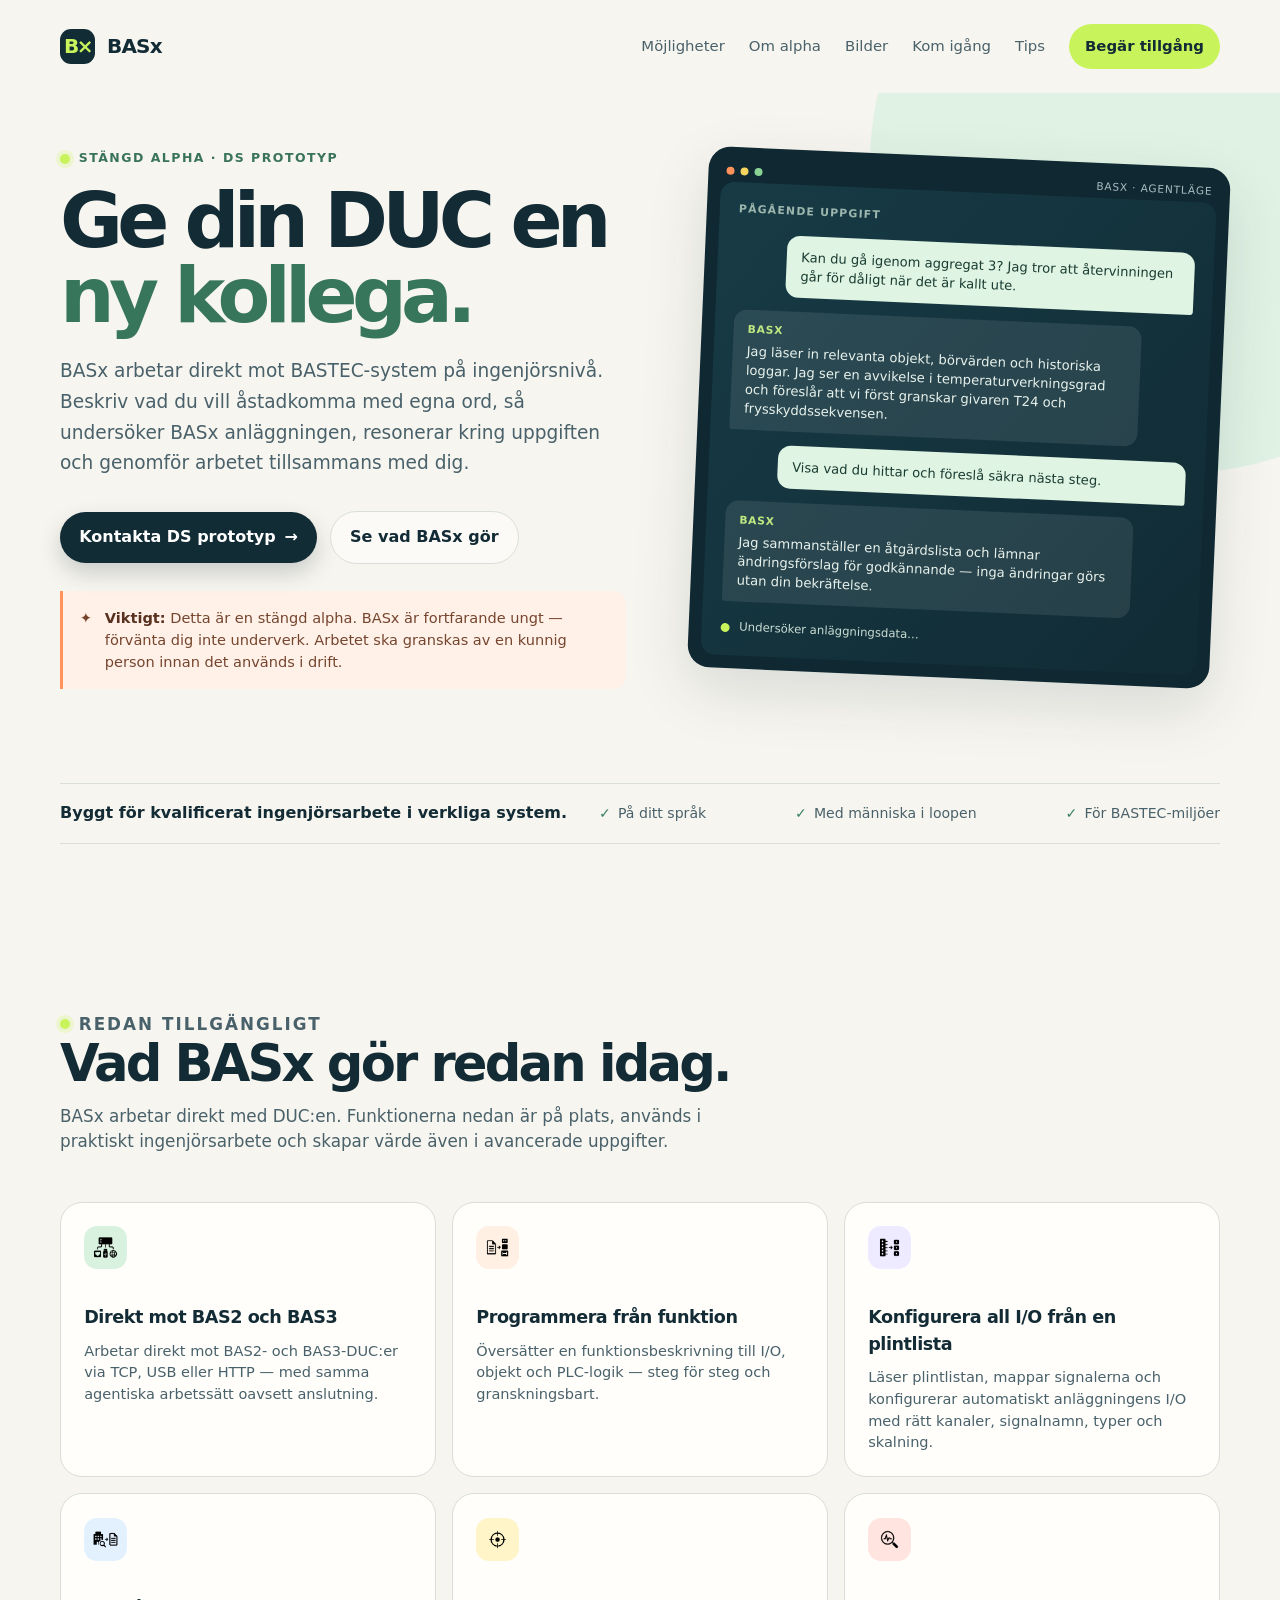
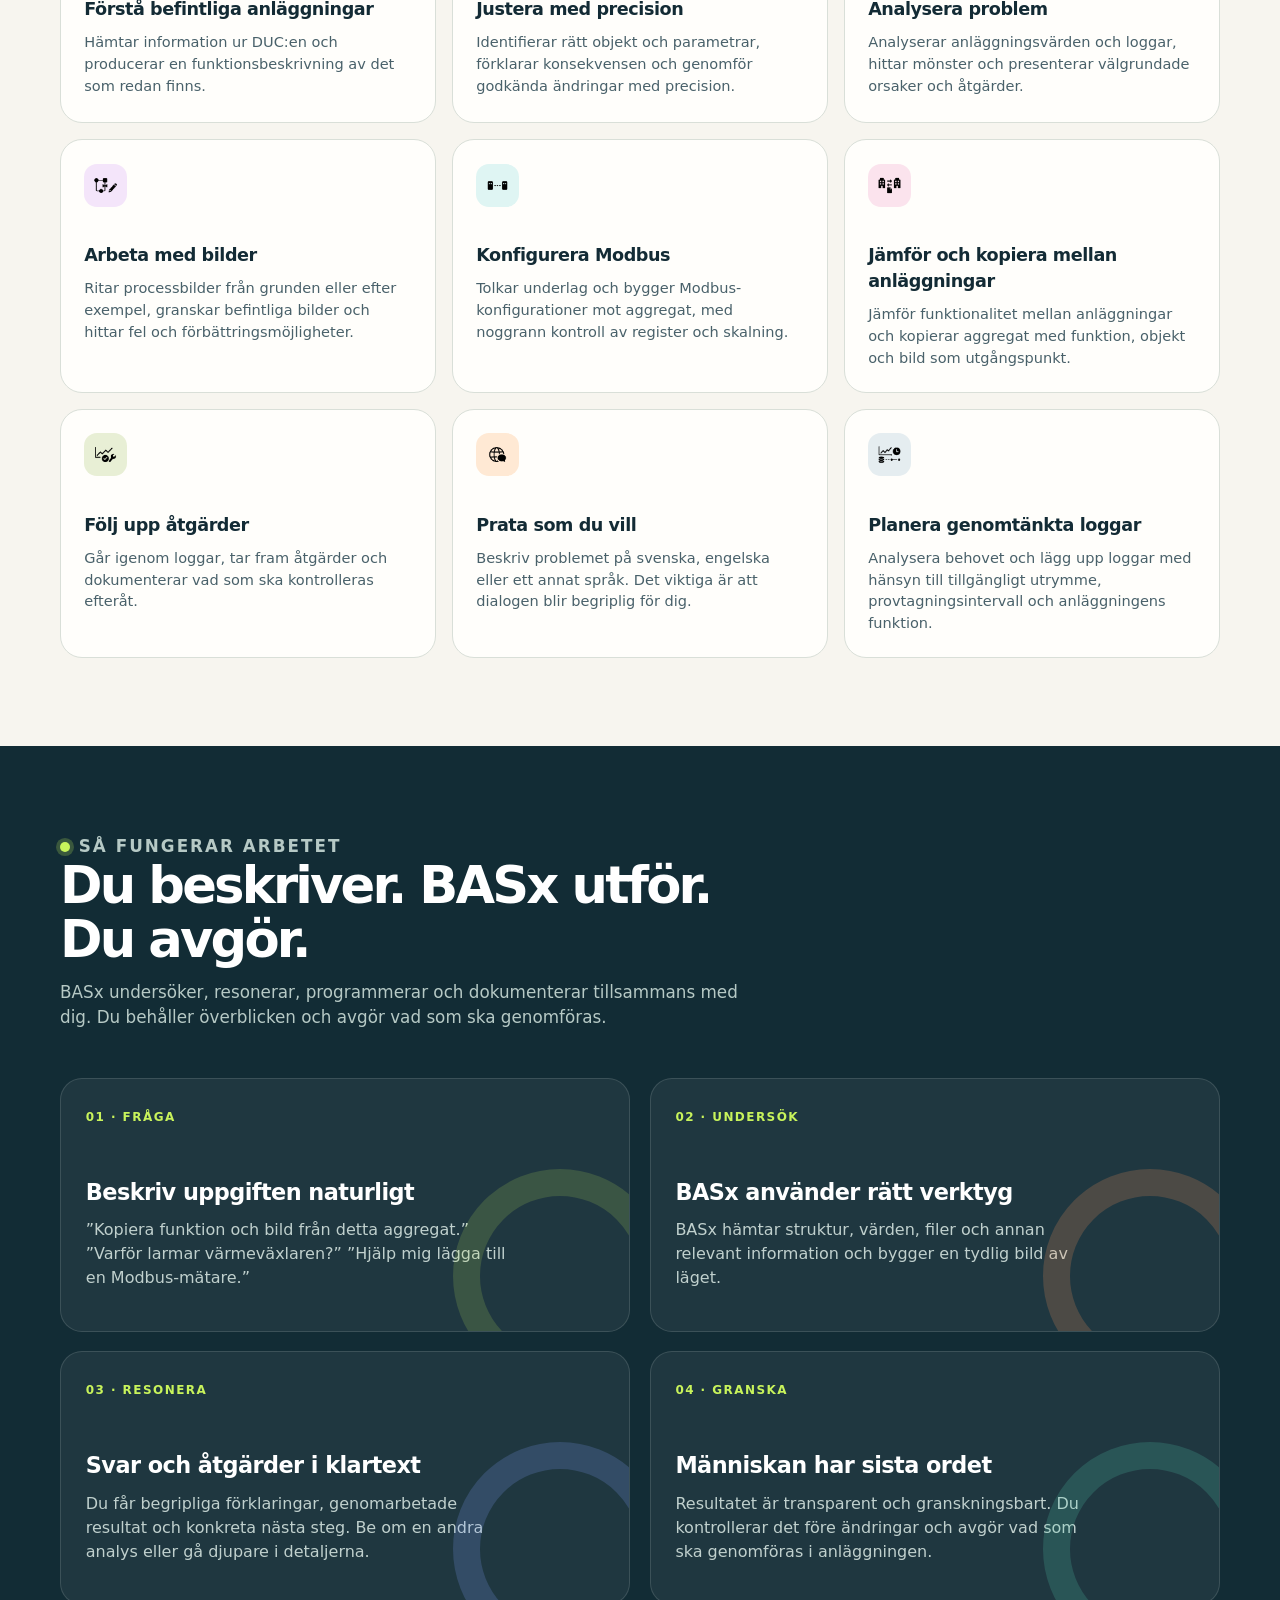
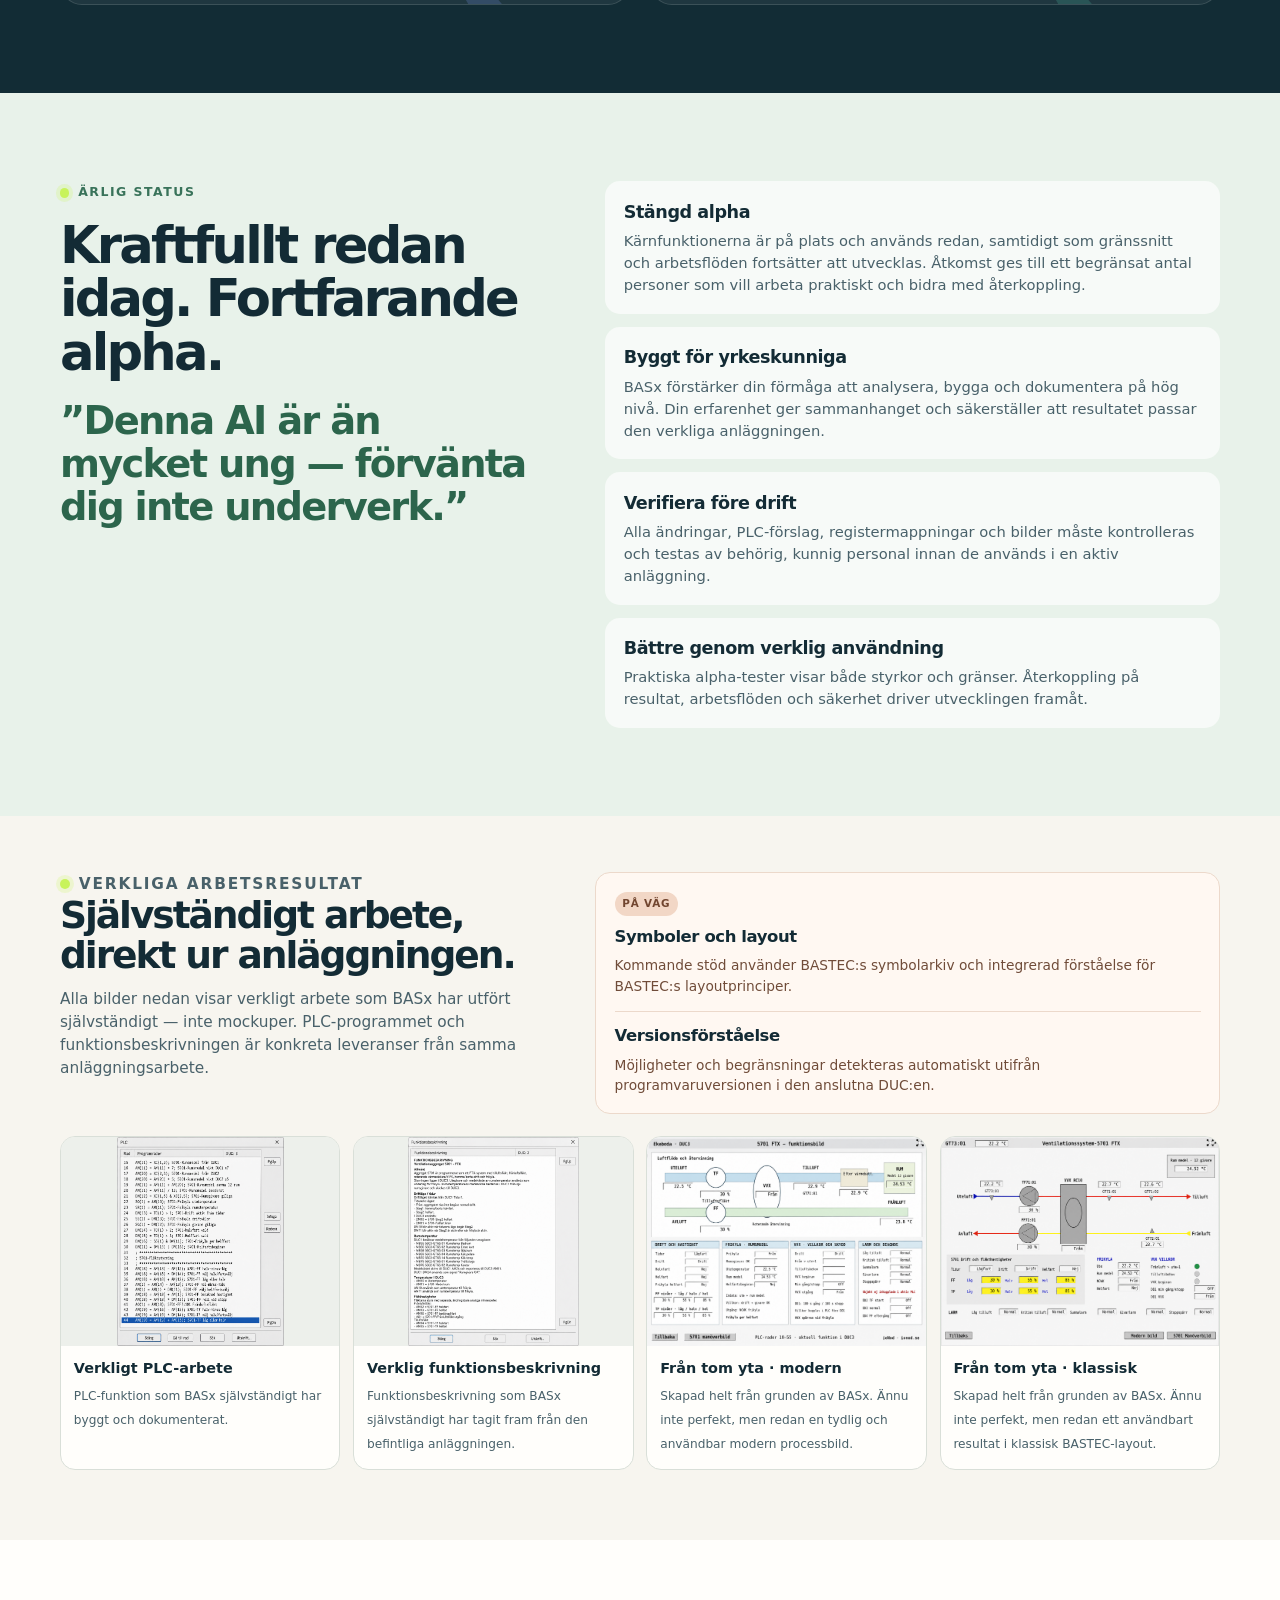
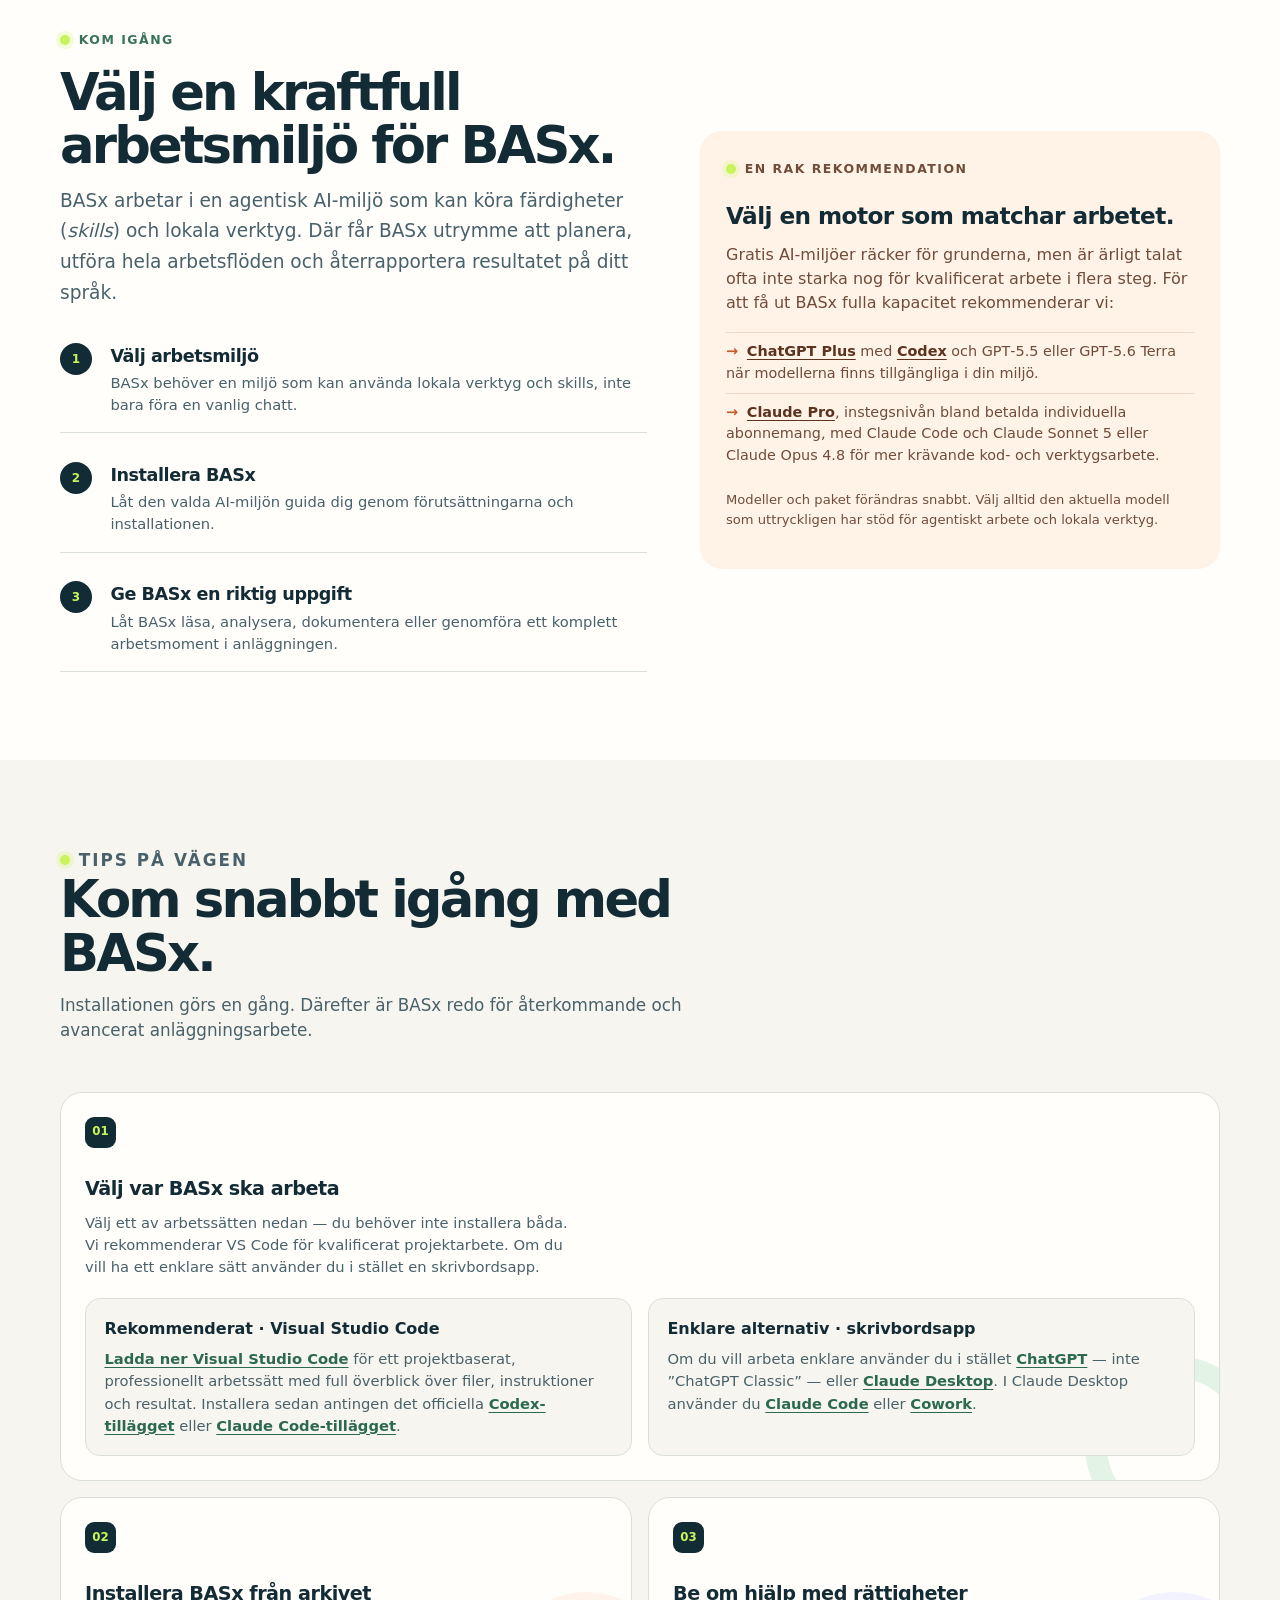
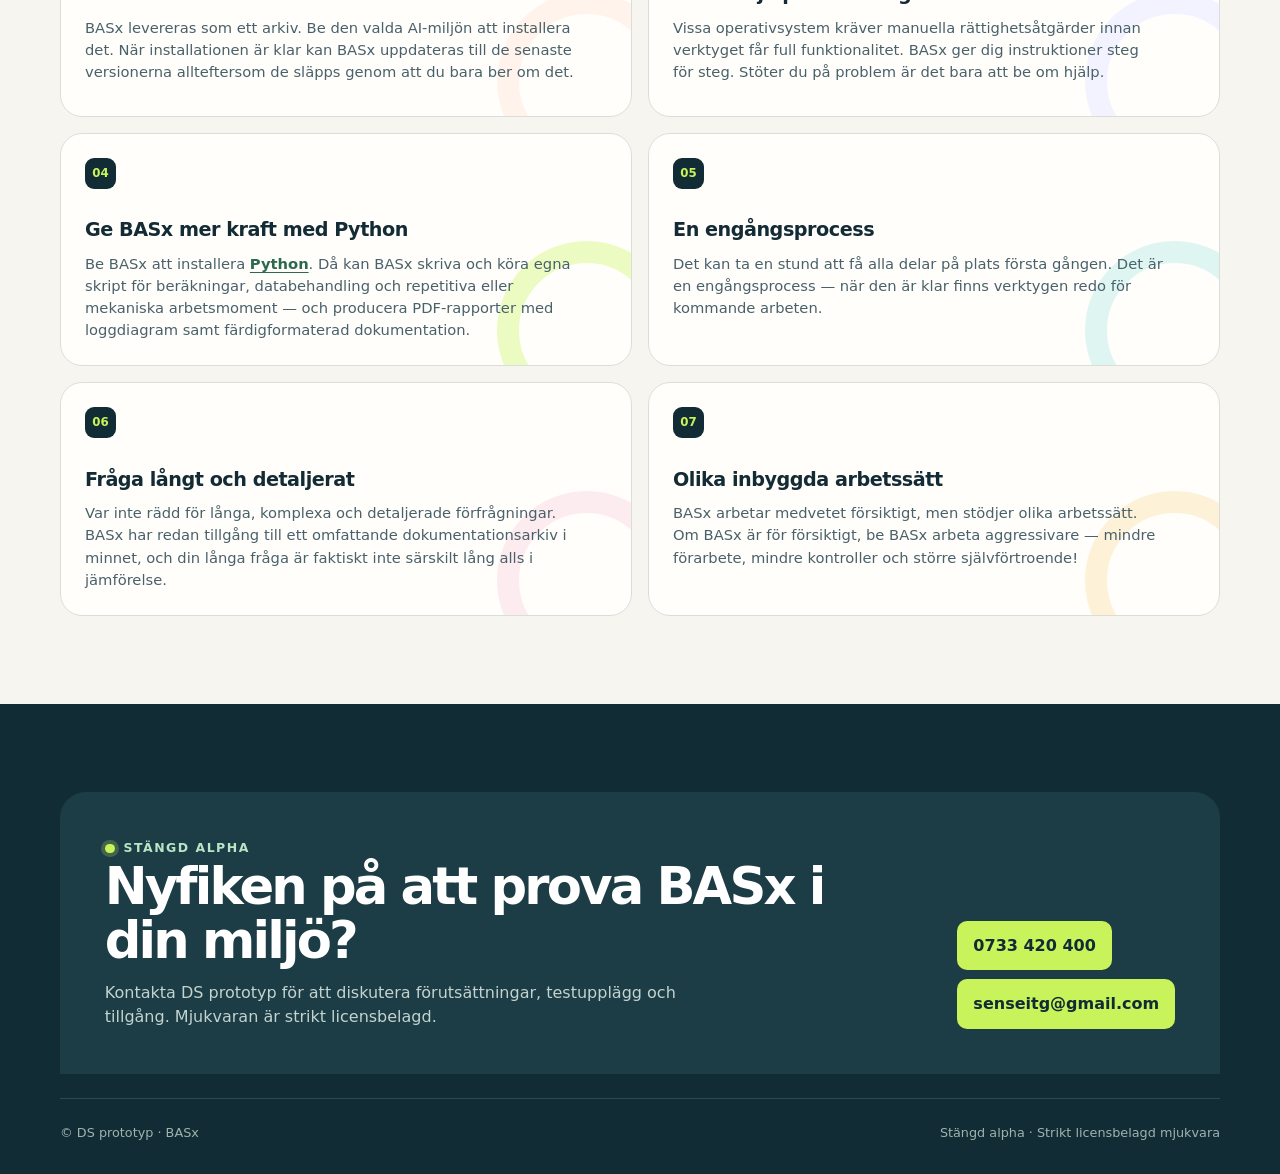
==== commit d4672429: "basx alpha entry" ====
--- a/basx/index.html
+++ b/basx/index.html
@@ -405,15 +405,15 @@
           <article class="tip-card clients">
             <span class="tip-label">01</span>
             <h3>Välj var BASx ska arbeta</h3>
-            <p>Välj en enkel skrivbordsapp för dialog med BASx eller arbeta projektbaserat i VS Code med full överblick över filer, instruktioner och resultat.</p>
+            <p>Välj ett av arbetssätten nedan — du behöver inte installera båda. Vi rekommenderar VS Code för kvalificerat projektarbete. Om du vill ha ett enklare sätt använder du i stället en skrivbordsapp.</p>
             <div class="client-options">
               <div class="client-option">
-                <h4>ChatGPT och Codex</h4>
-                <p><a href="https://chatgpt.com/download/" target="_blank" rel="noopener noreferrer">Ladda ner ChatGPT</a> — inte ”ChatGPT Classic” — som programmet där du arbetar med BASx. För ett projektbaserat ingenjörsarbete laddar du ner <a href="https://code.visualstudio.com/download" target="_blank" rel="noopener noreferrer">Visual Studio Code</a> och installerar det officiella <a href="https://marketplace.visualstudio.com/items?itemName=openai.chatgpt" target="_blank" rel="noopener noreferrer">Codex-tillägget</a>.</p>
+                <h4>Rekommenderat · Visual Studio Code</h4>
+                <p><a href="https://code.visualstudio.com/download" target="_blank" rel="noopener noreferrer">Ladda ner Visual Studio Code</a> för ett projektbaserat, professionellt arbetssätt med full överblick över filer, instruktioner och resultat. Installera sedan antingen det officiella <a href="https://marketplace.visualstudio.com/items?itemName=openai.chatgpt" target="_blank" rel="noopener noreferrer">Codex-tillägget</a> eller <a href="https://marketplace.visualstudio.com/items?itemName=anthropic.claude-code" target="_blank" rel="noopener noreferrer">Claude Code-tillägget</a>.</p>
               </div>
               <div class="client-option">
-                <h4>Claude</h4>
-                <p><a href="https://claude.com/download" target="_blank" rel="noopener noreferrer">Ladda ner Claude Desktop</a> och använd <a href="https://code.claude.com/docs/en/platforms" target="_blank" rel="noopener noreferrer">Claude Code</a> eller <a href="https://support.claude.com/en/articles/13345190-get-started-with-claude-cowork" target="_blank" rel="noopener noreferrer">Cowork</a> för ett visuellt arbetssätt. För projektarbete laddar du ner <a href="https://code.visualstudio.com/download" target="_blank" rel="noopener noreferrer">Visual Studio Code</a> och installerar det officiella <a href="https://marketplace.visualstudio.com/items?itemName=anthropic.claude-code" target="_blank" rel="noopener noreferrer">Claude Code-tillägget</a>, eller använder Claude Code direkt i terminalen.</p>
+                <h4>Enklare alternativ · skrivbordsapp</h4>
+                <p>Om du vill arbeta enklare använder du i stället <a href="https://chatgpt.com/download/" target="_blank" rel="noopener noreferrer">ChatGPT</a> — inte ”ChatGPT Classic” — eller <a href="https://claude.com/download" target="_blank" rel="noopener noreferrer">Claude Desktop</a>. I Claude Desktop använder du <a href="https://code.claude.com/docs/en/platforms" target="_blank" rel="noopener noreferrer">Claude Code</a> eller <a href="https://support.claude.com/en/articles/13345190-get-started-with-claude-cowork" target="_blank" rel="noopener noreferrer">Cowork</a>.</p>
               </div>
             </div>
           </article>
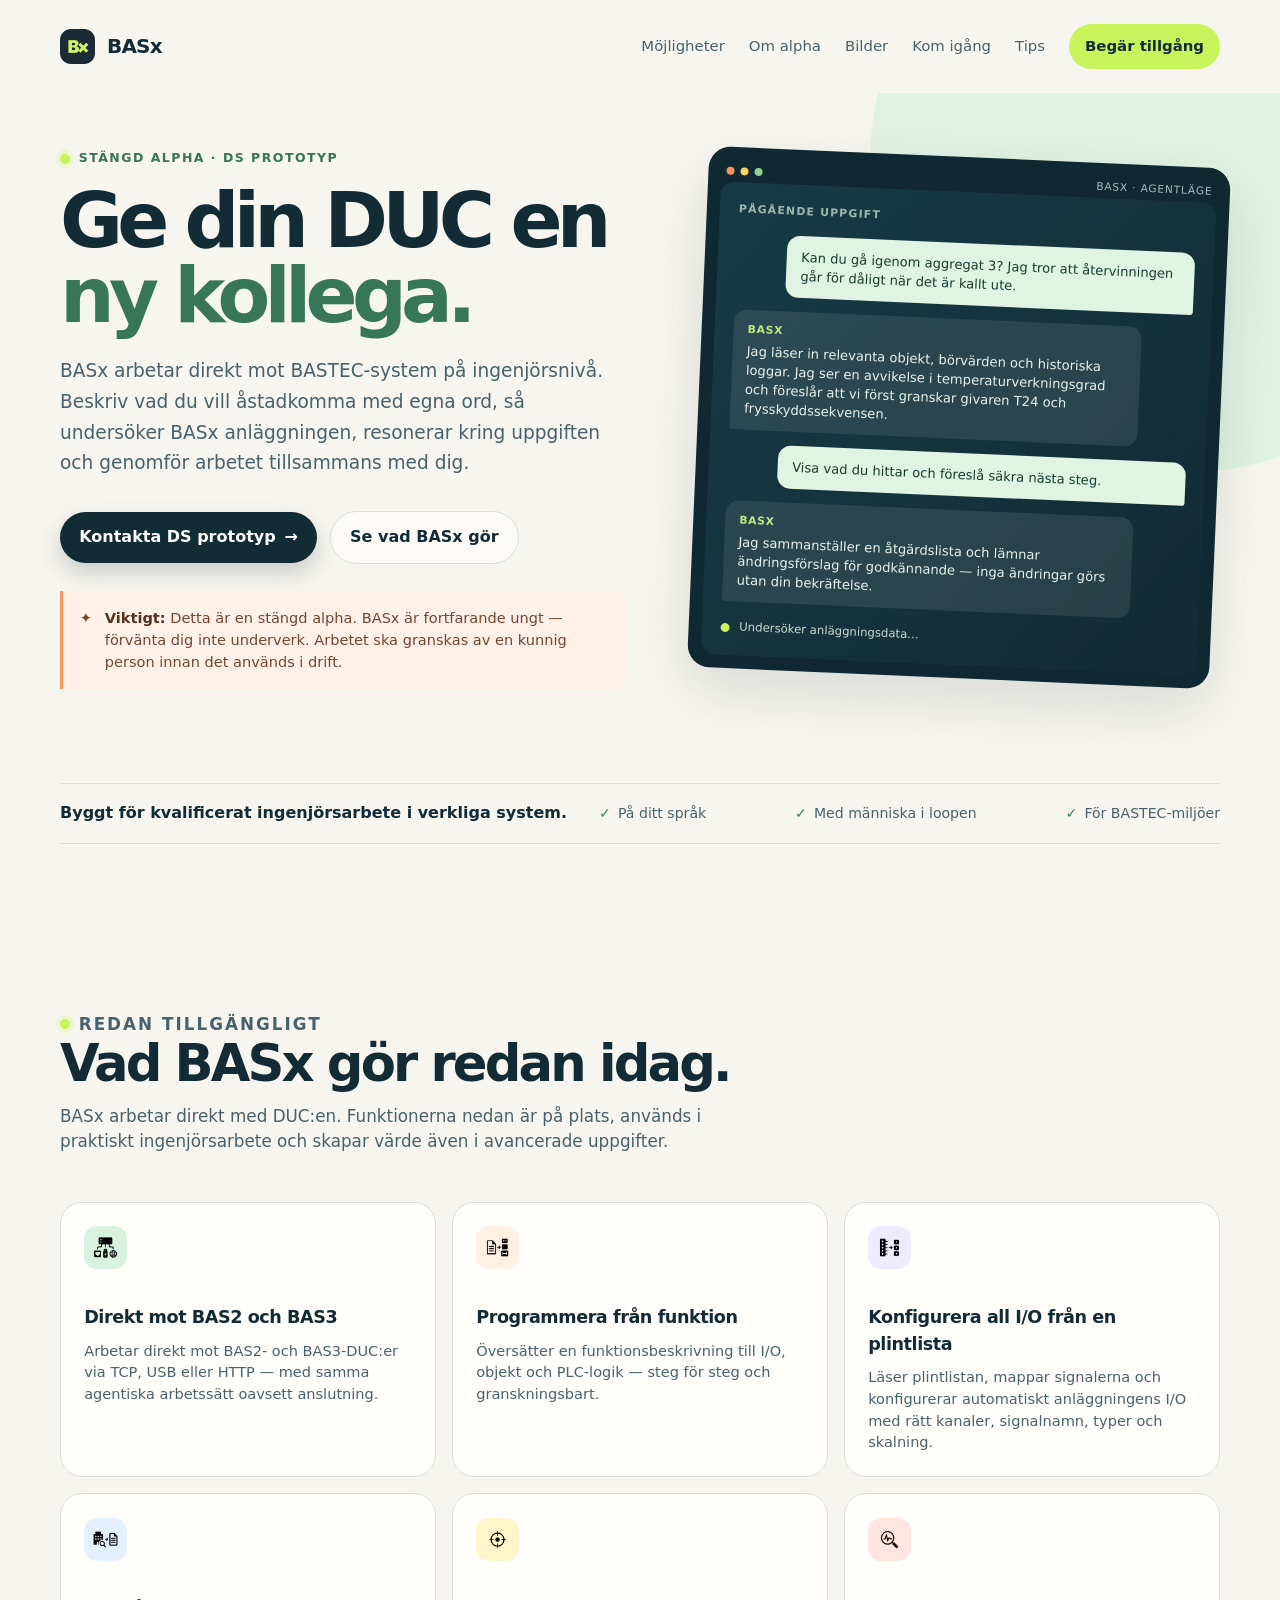
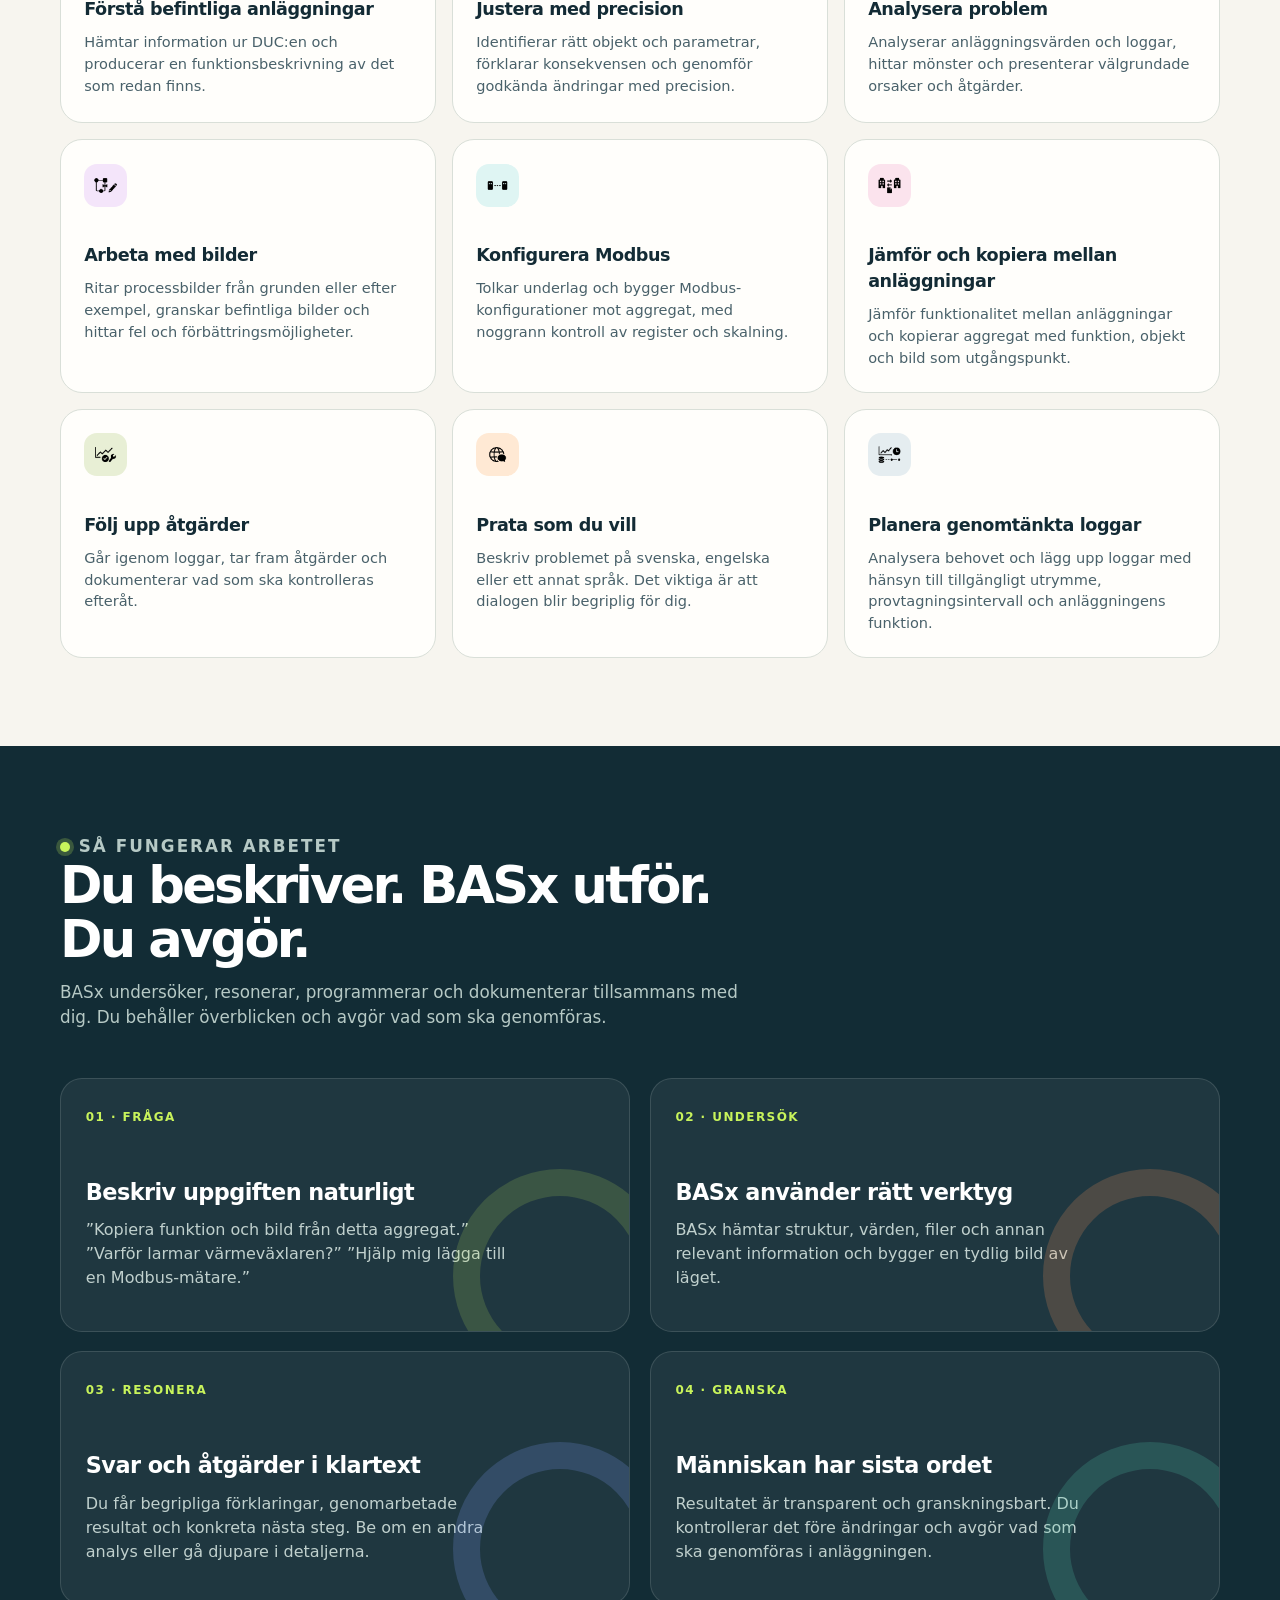
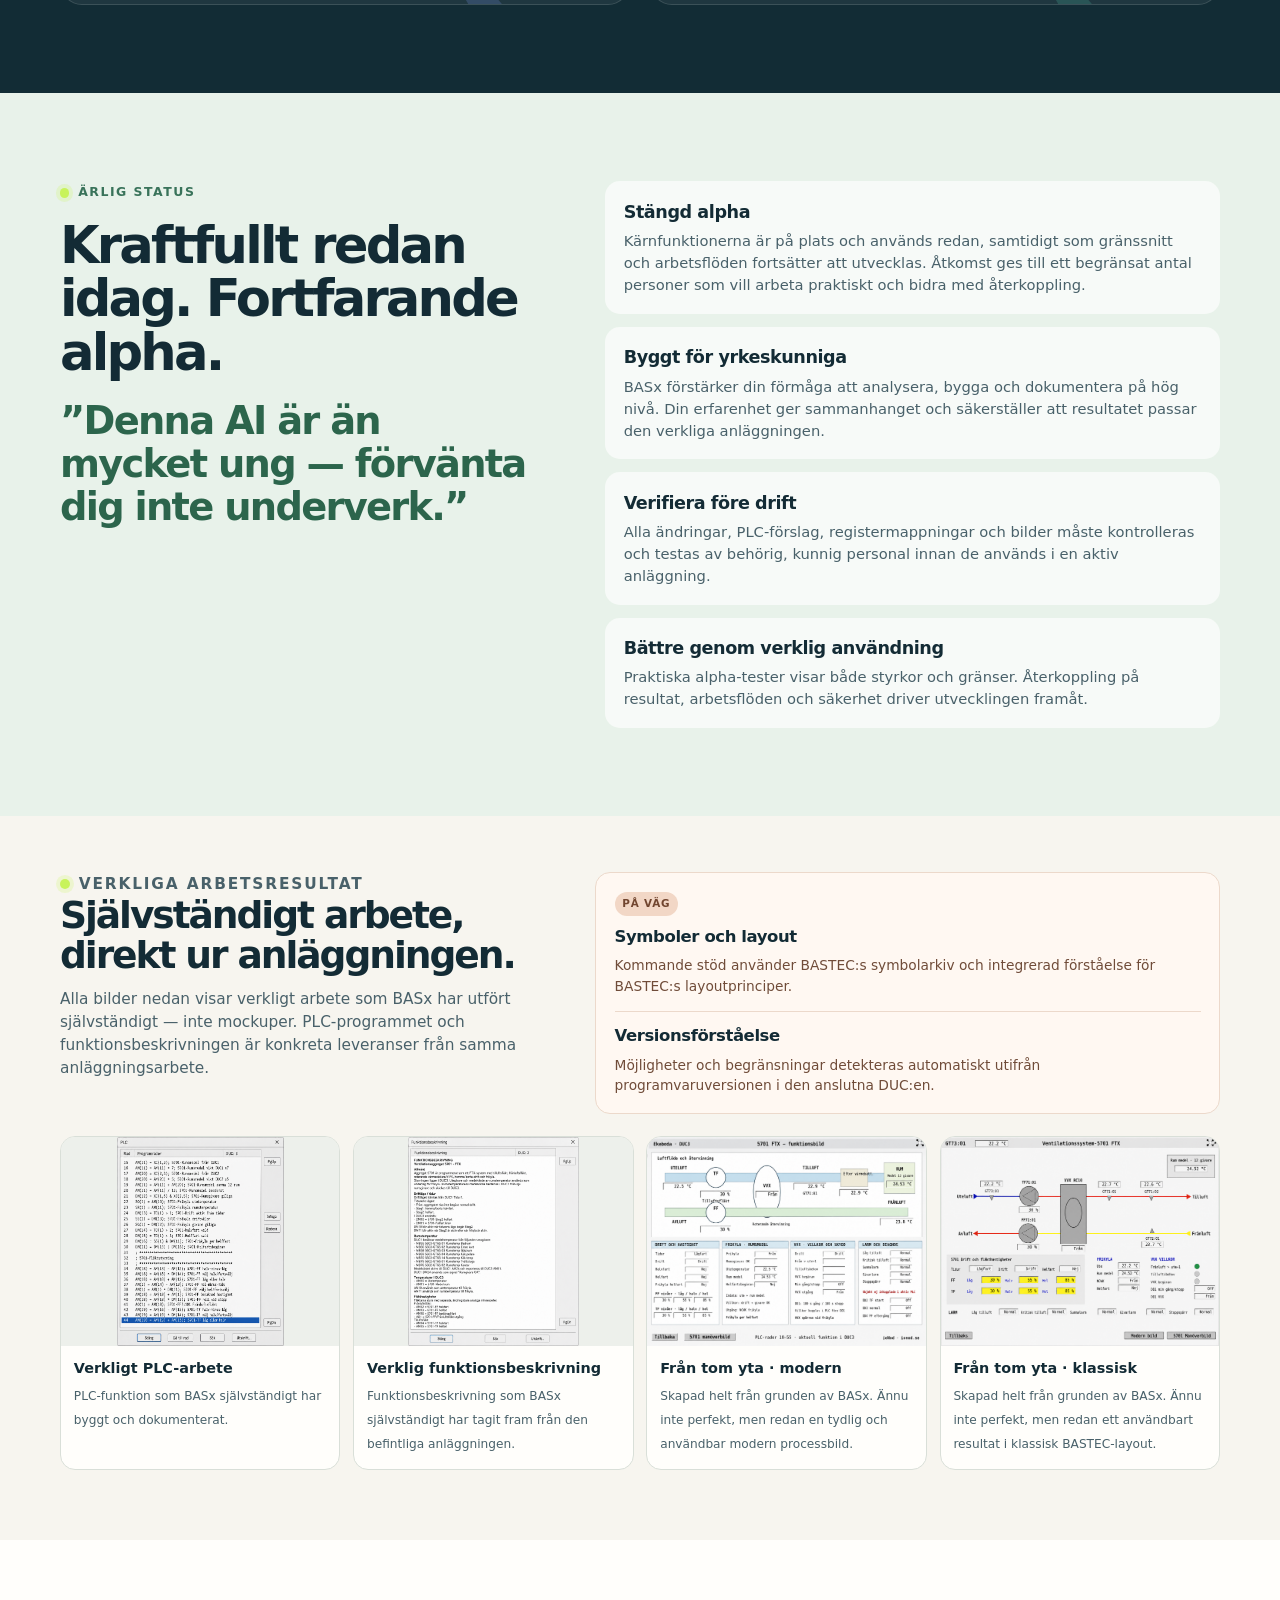
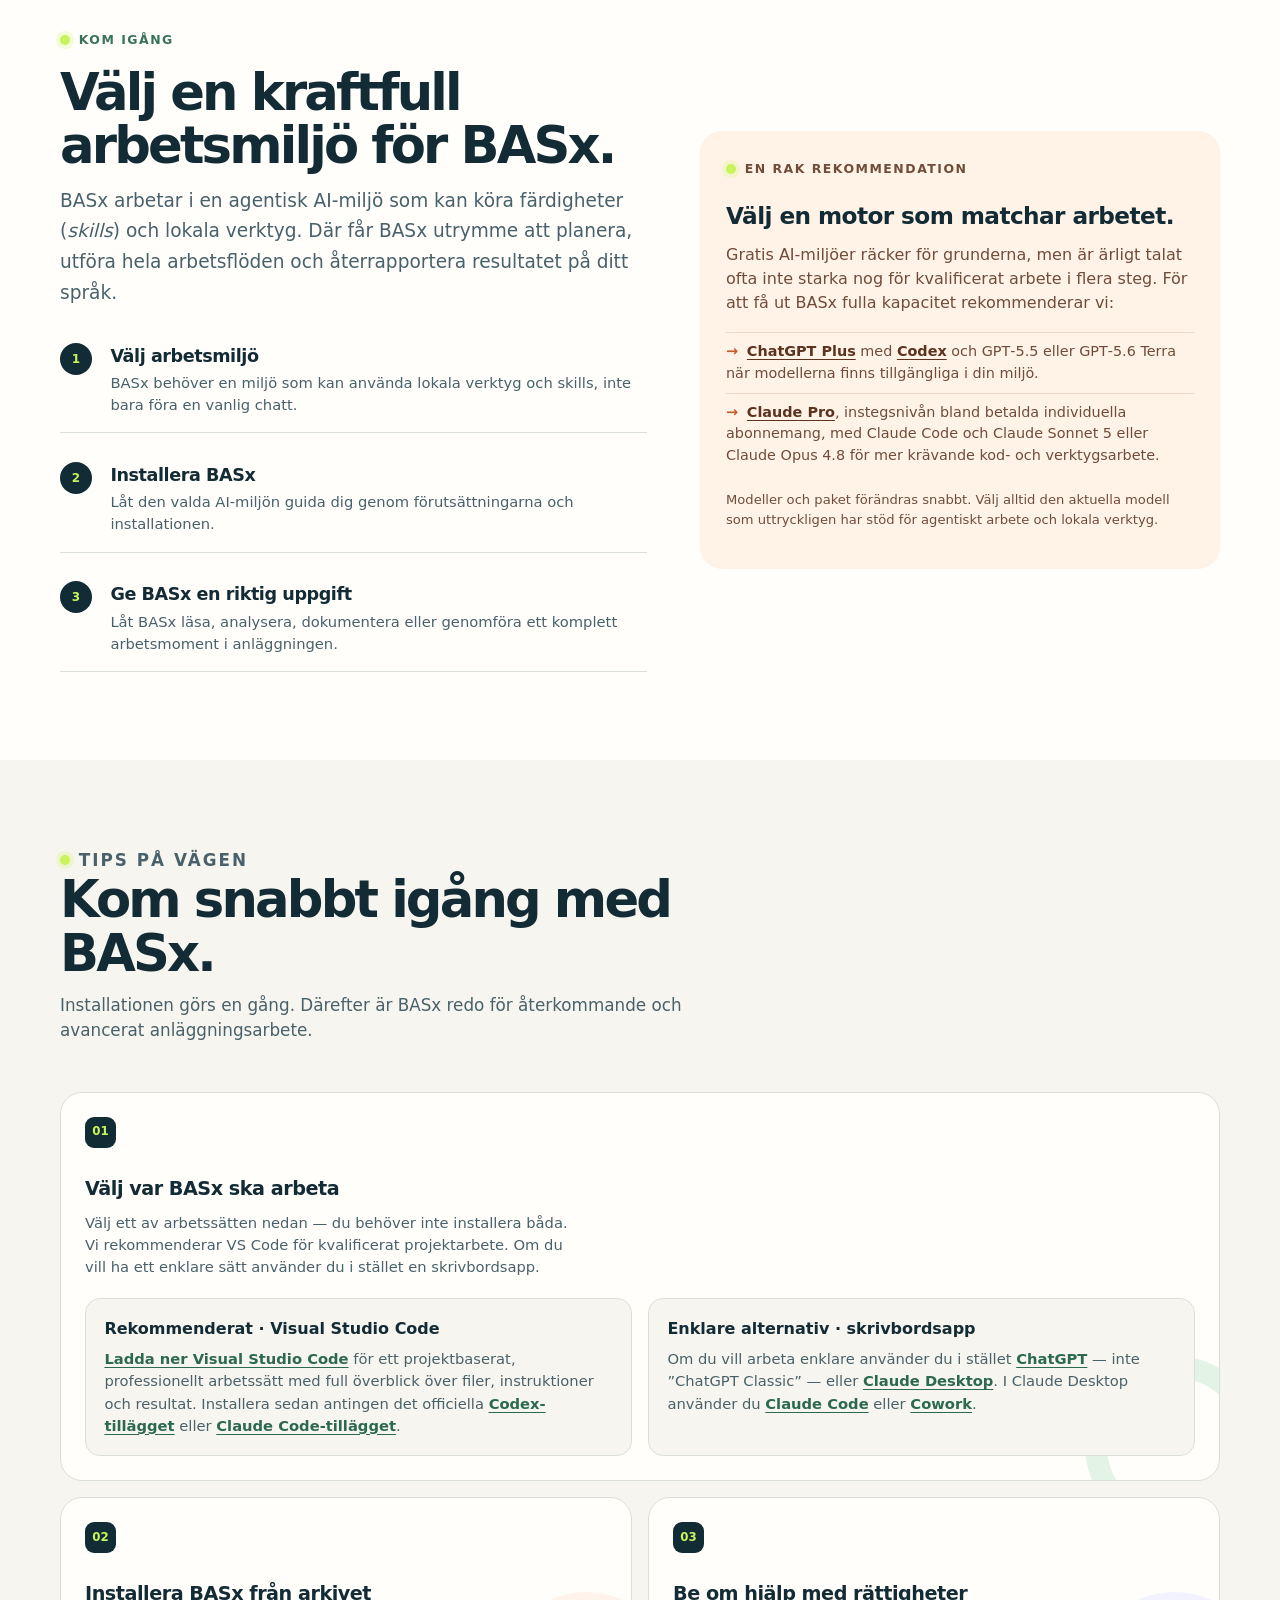
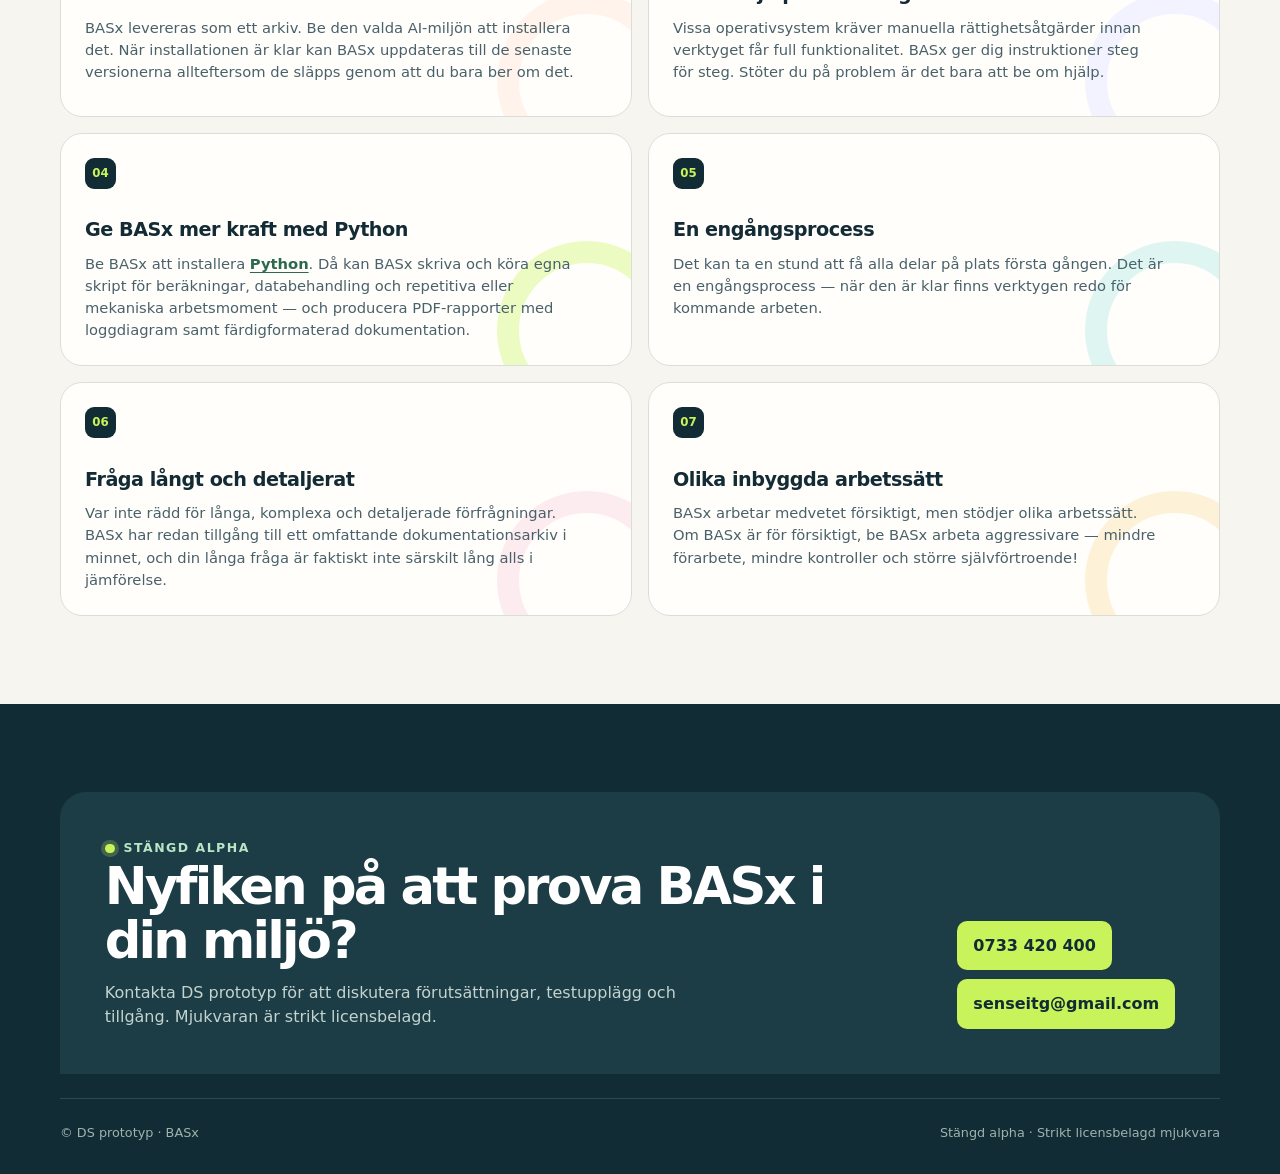
==== commit c3a03561: "basx adjustments" ====
--- a/basx/index.html
+++ b/basx/index.html
@@ -59,7 +59,7 @@
     header { padding: 24px 0; position: relative; z-index: 2; }
     .nav { display: flex; align-items: center; justify-content: space-between; gap: 1rem; }
     .brand { display: inline-flex; align-items: center; gap: .75rem; text-decoration: none; font-weight: 850; letter-spacing: -.04em; font-size: 1.25rem; }
-    .brand-mark { width: 35px; height: 35px; border-radius: 11px; display: grid; place-items: center; background: var(--dark); color: var(--lime); font-weight: 900; letter-spacing: -.12em; }
+    .brand-mark { width: 35px; height: 35px; display: block; flex: 0 0 auto; object-fit: contain; }
     nav { display: flex; align-items: center; gap: 1.5rem; color: var(--ink-soft); font-size: .93rem; }
     nav a { text-decoration: none; }
     nav a:hover { color: var(--ink); }
@@ -228,7 +228,7 @@
 <body>
   <header>
     <div class="wrap nav">
-      <a class="brand" href="#top" aria-label="BASx, till startsidan"><span class="brand-mark">B×</span>BASx</a>
+      <a class="brand" href="#top" aria-label="BASx, till startsidan"><img class="brand-mark" src="assets/logo.png" alt="">BASx</a>
       <nav aria-label="Huvudmeny">
         <a href="#mojligheter">Möjligheter</a>
         <a href="#alpha">Om alpha</a>
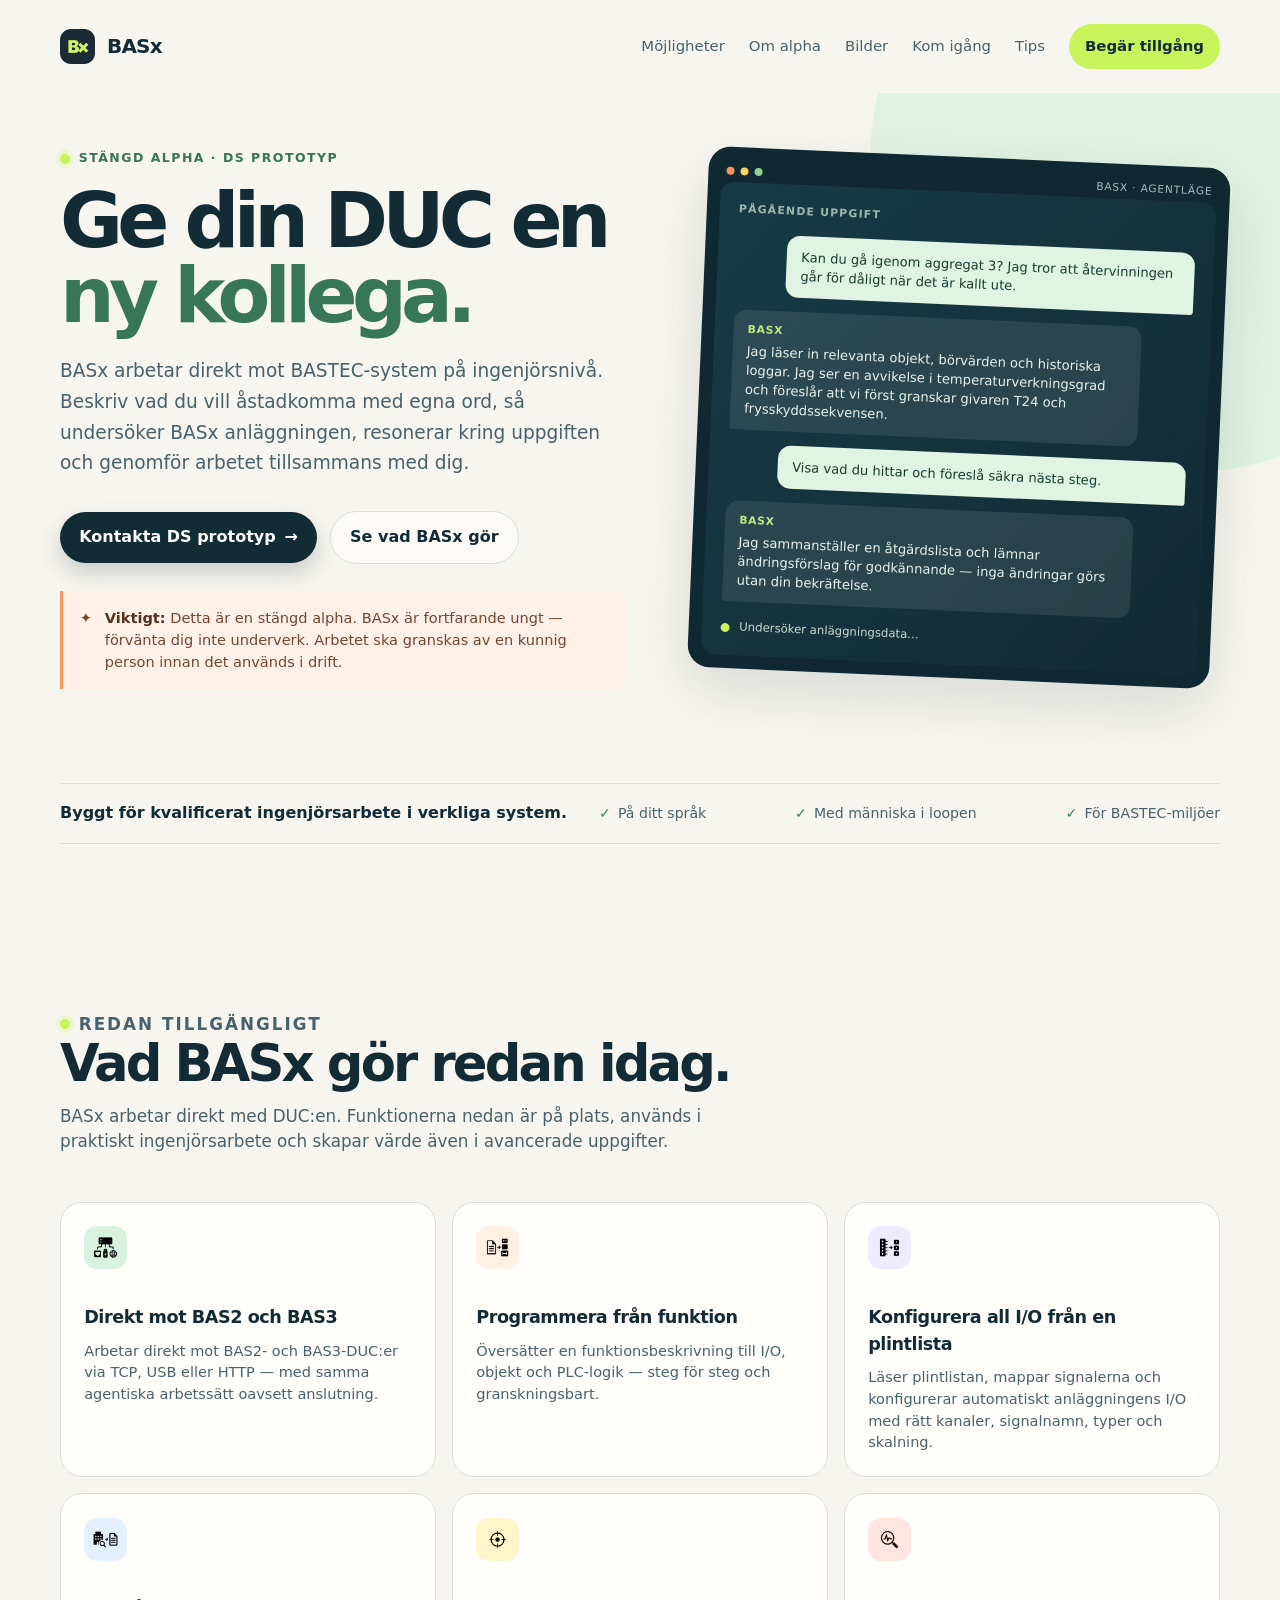
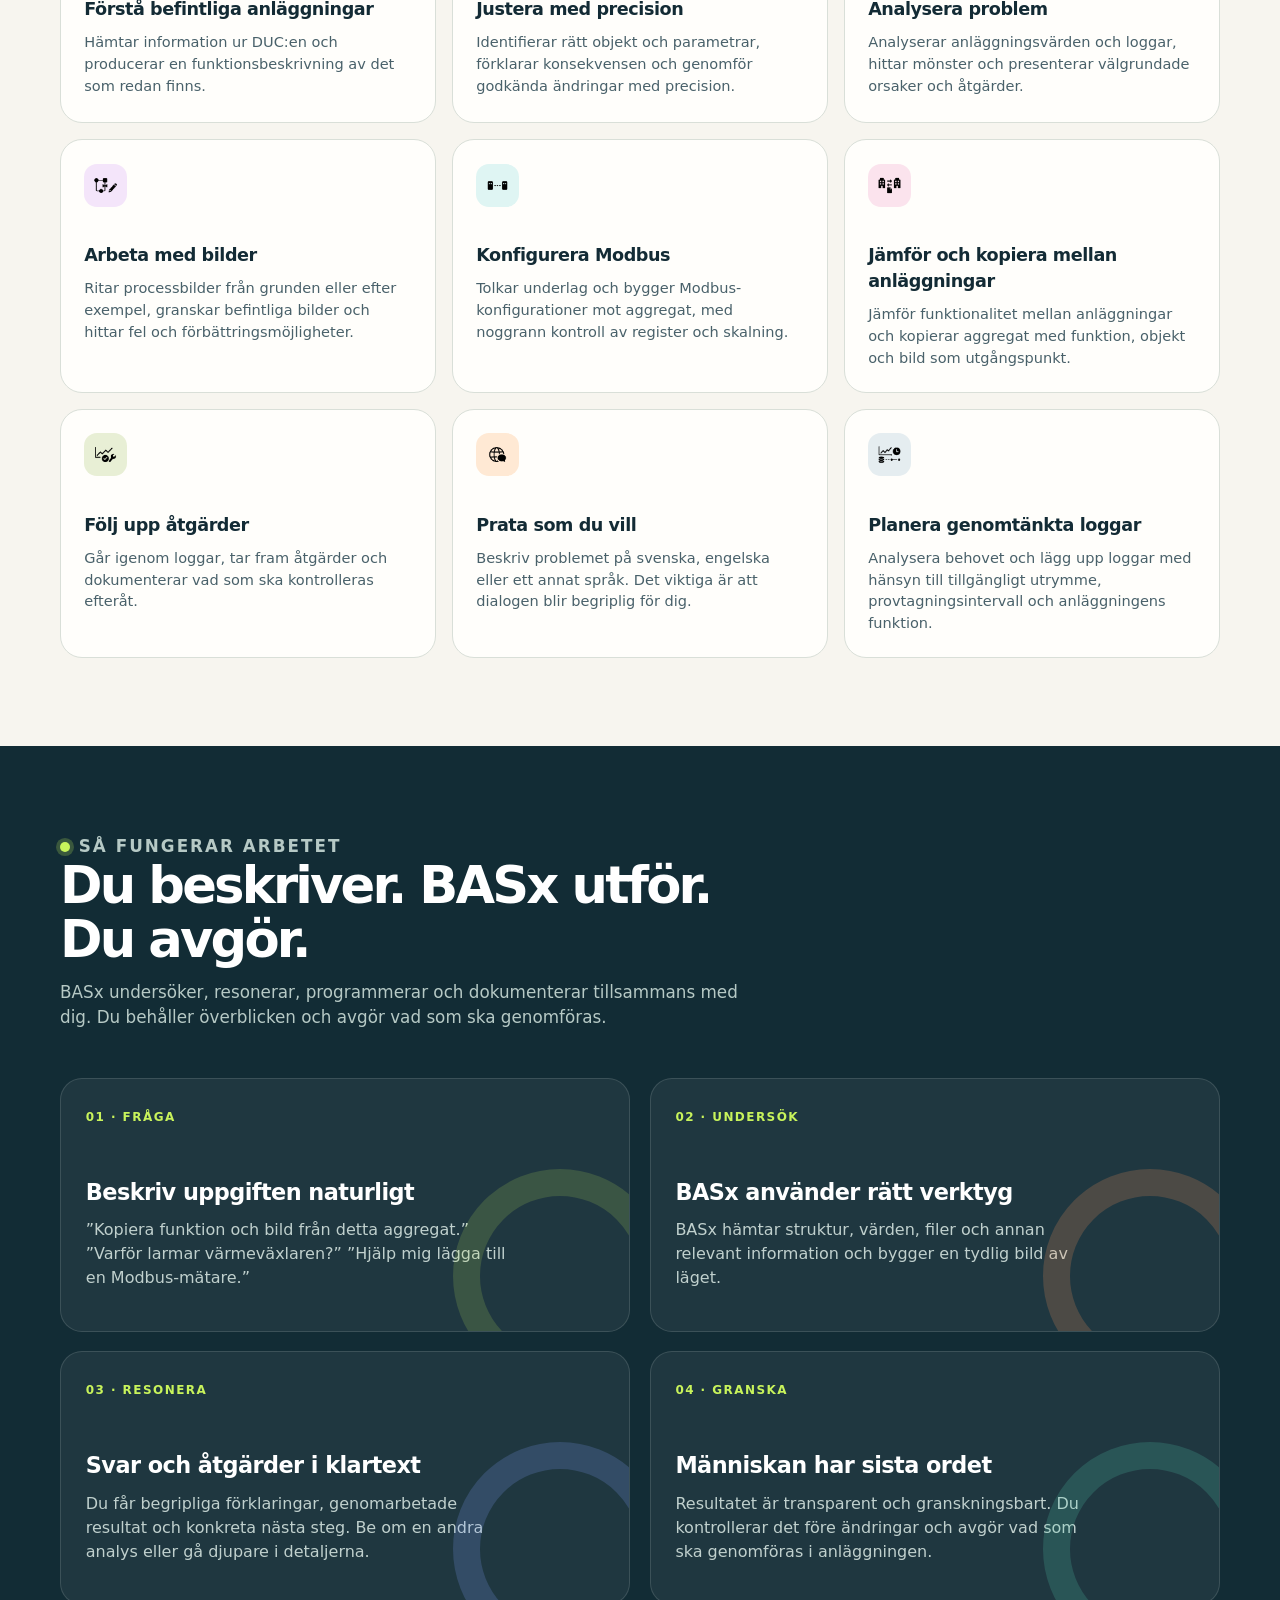
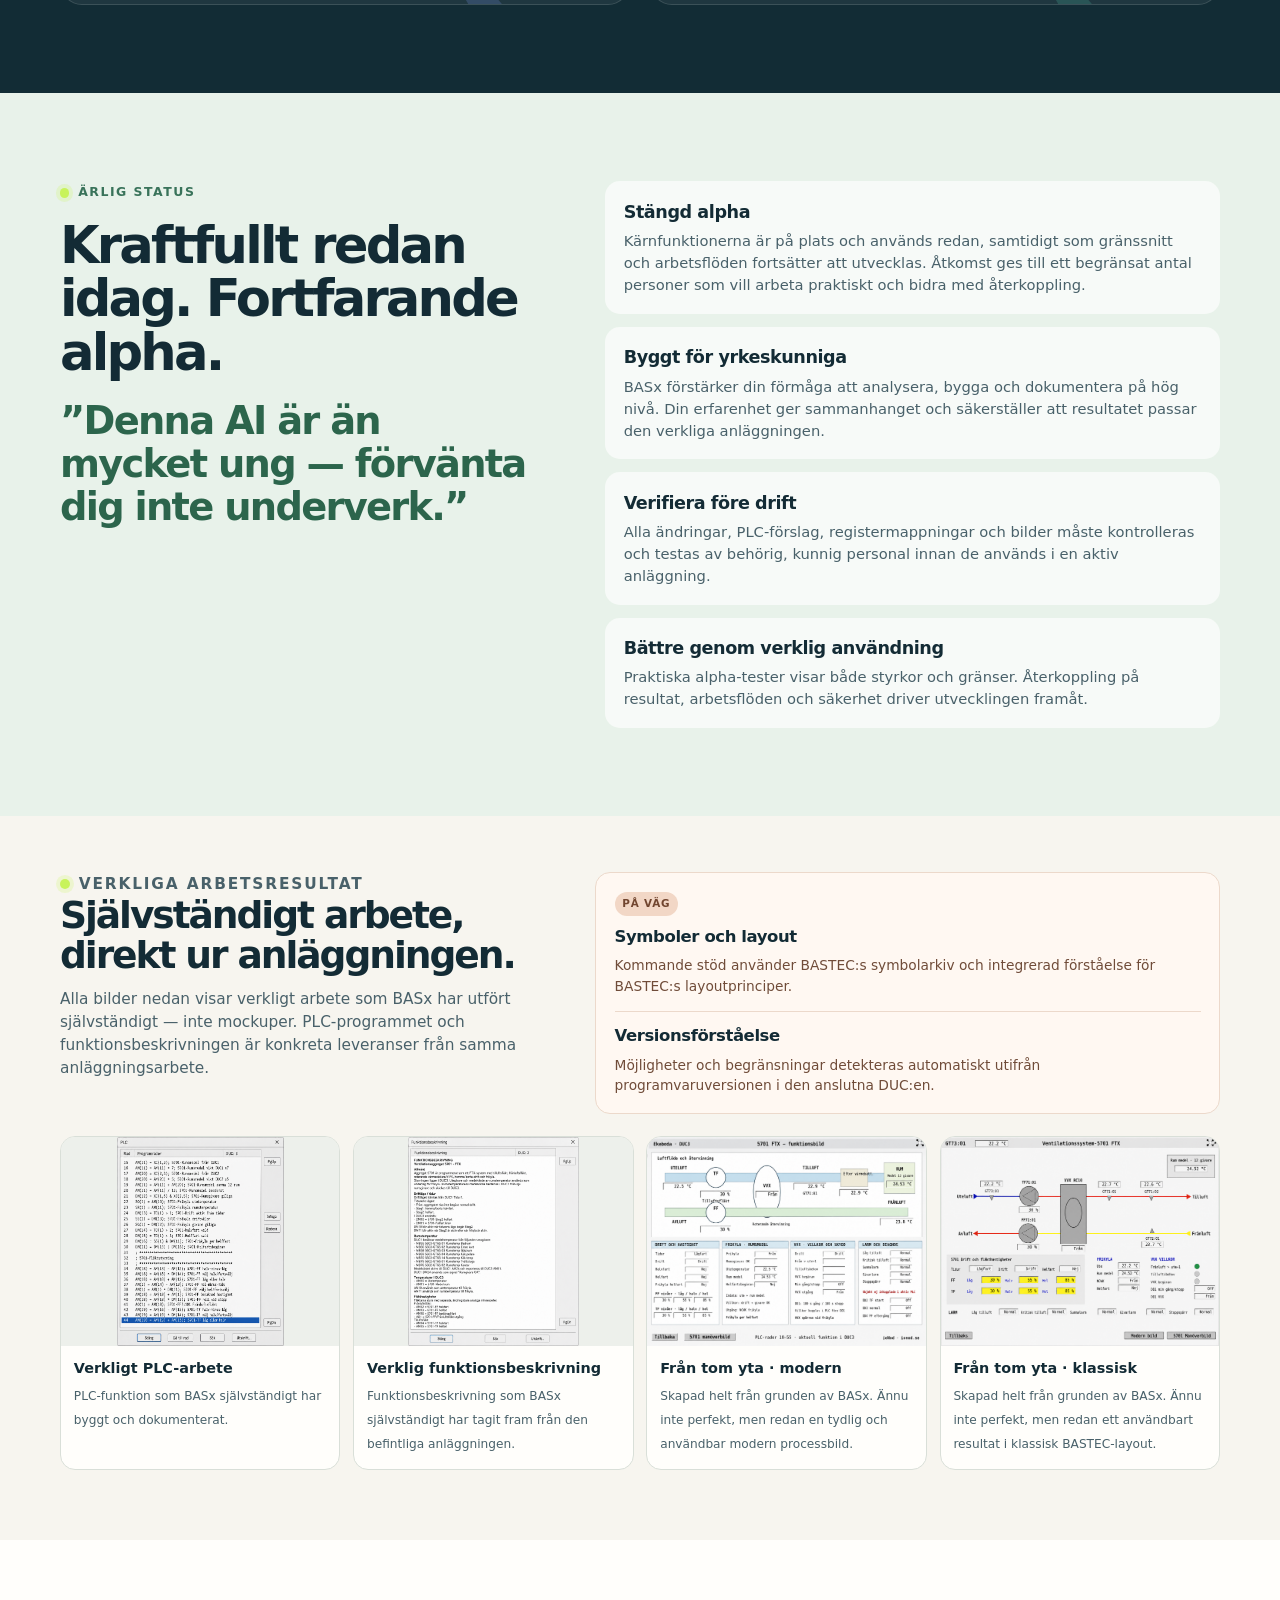
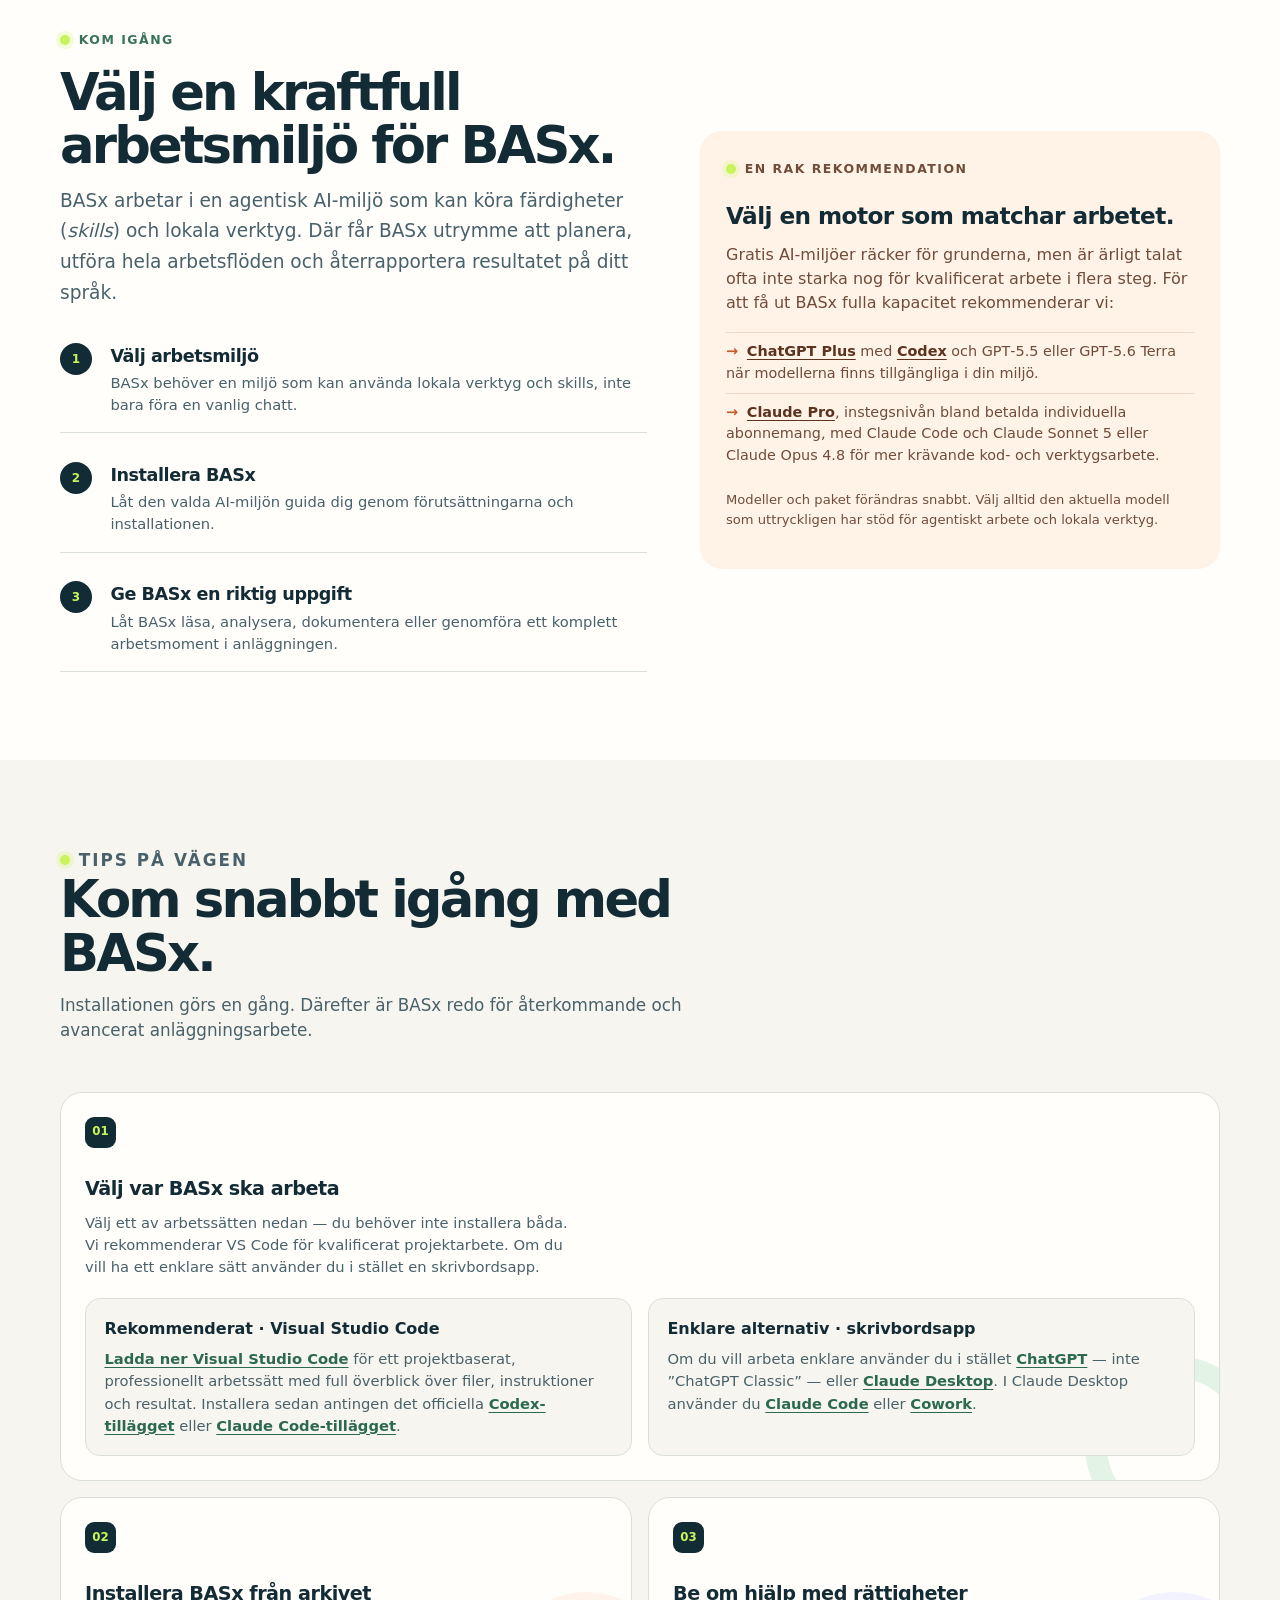
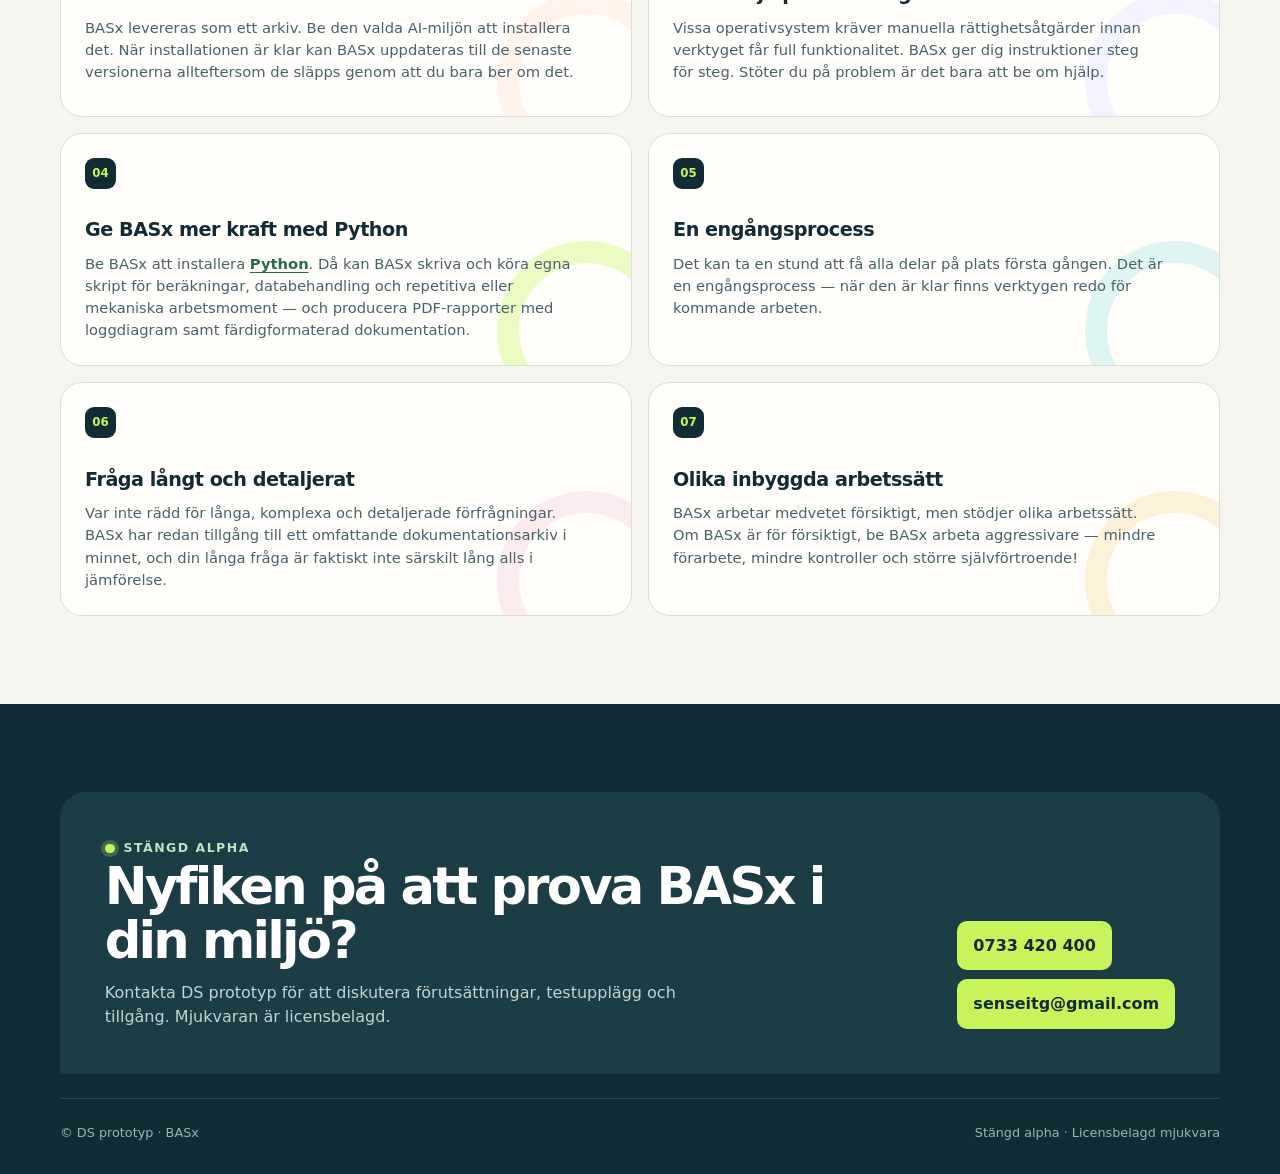
==== commit de733bb1: "basx wording" ====
--- a/basx/index.html
+++ b/basx/index.html
@@ -456,7 +456,7 @@
         <div>
           <p class="eyebrow">Stängd alpha</p>
           <h2>Nyfiken på att prova BASx i din miljö?</h2>
-          <p>Kontakta DS prototyp för att diskutera förutsättningar, testupplägg och tillgång. Mjukvaran är strikt licensbelagd.</p>
+          <p>Kontakta DS prototyp för att diskutera förutsättningar, testupplägg och tillgång. Mjukvaran är licensbelagd.</p>
         </div>
         <div class="contact-links">
           <a href="tel:+46733420400">0733&nbsp;420&nbsp;400</a>
@@ -467,7 +467,7 @@
   </main>
 
   <footer>
-    <div class="wrap footer-row"><span>© DS prototyp · BASx</span><span>Stängd alpha · Strikt licensbelagd mjukvara</span></div>
+    <div class="wrap footer-row"><span>© DS prototyp · BASx</span><span>Stängd alpha · Licensbelagd mjukvara</span></div>
   </footer>
 </body>
 </html>
